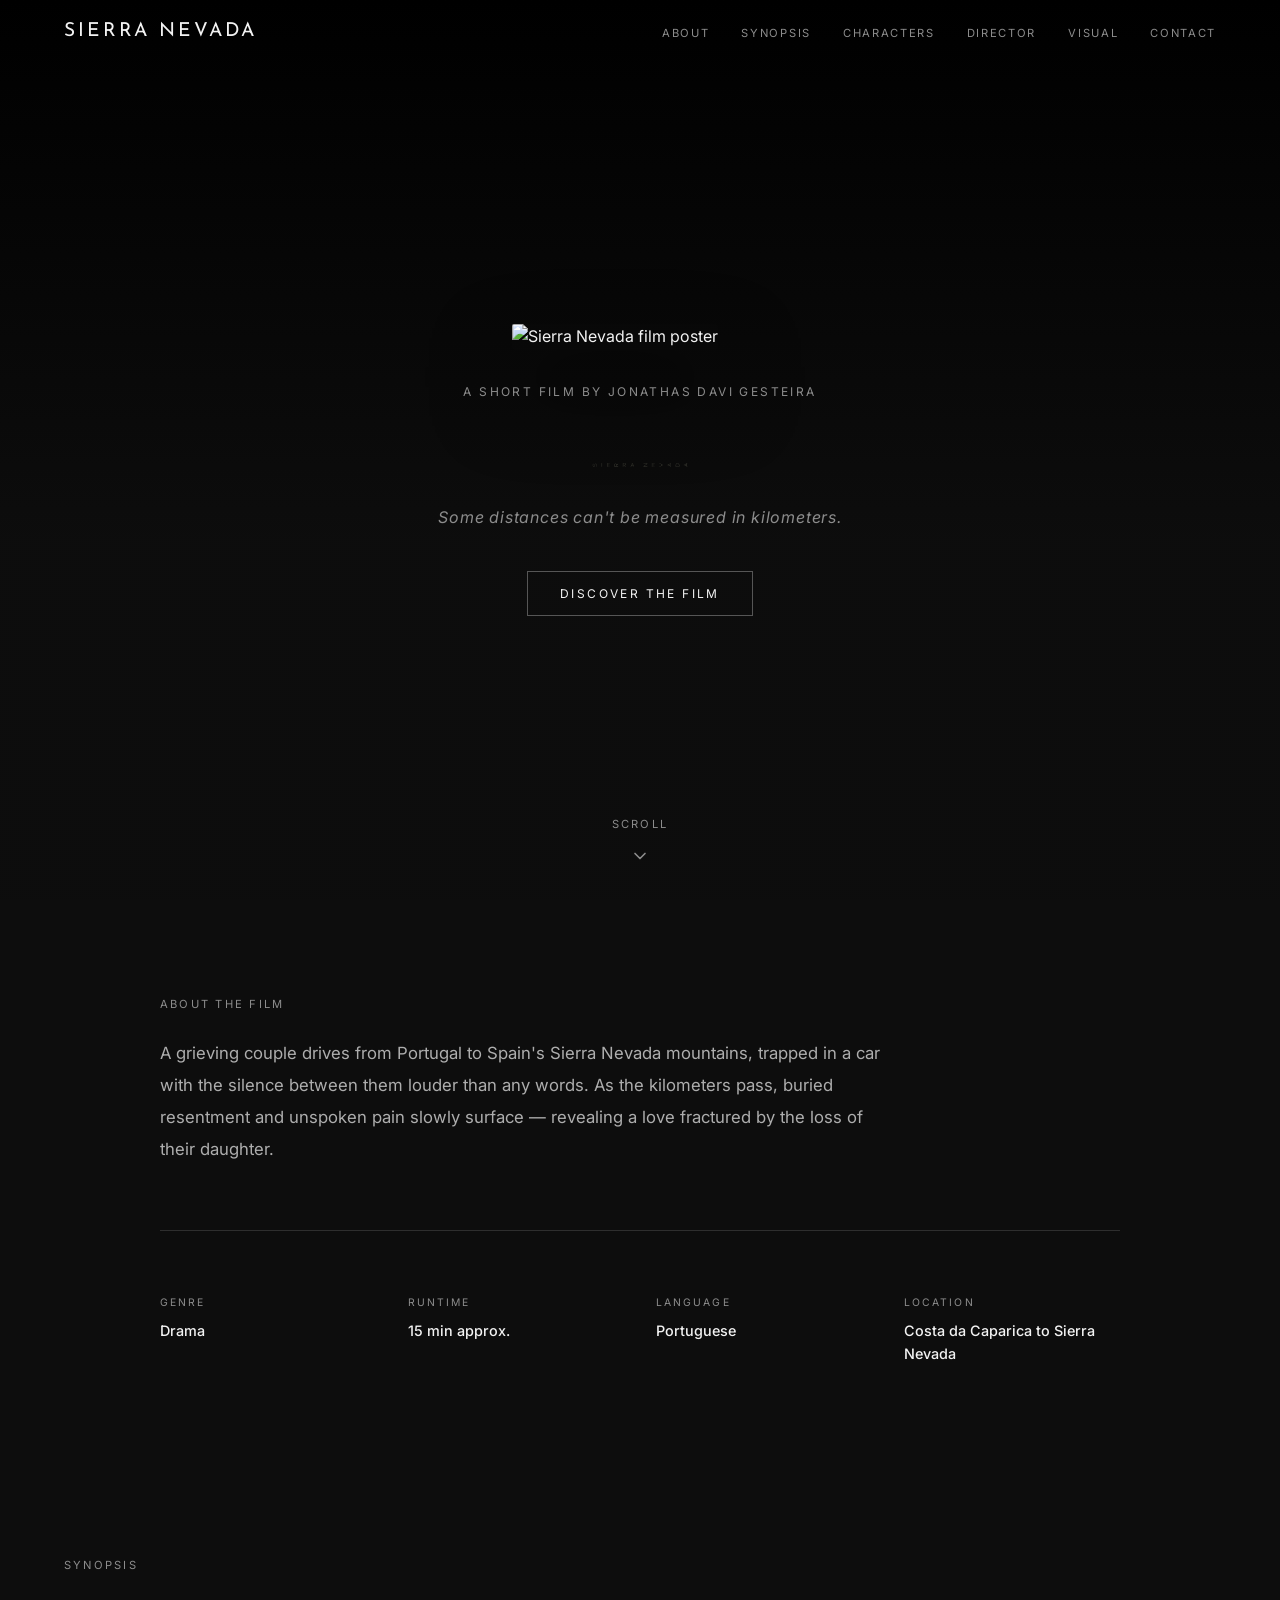
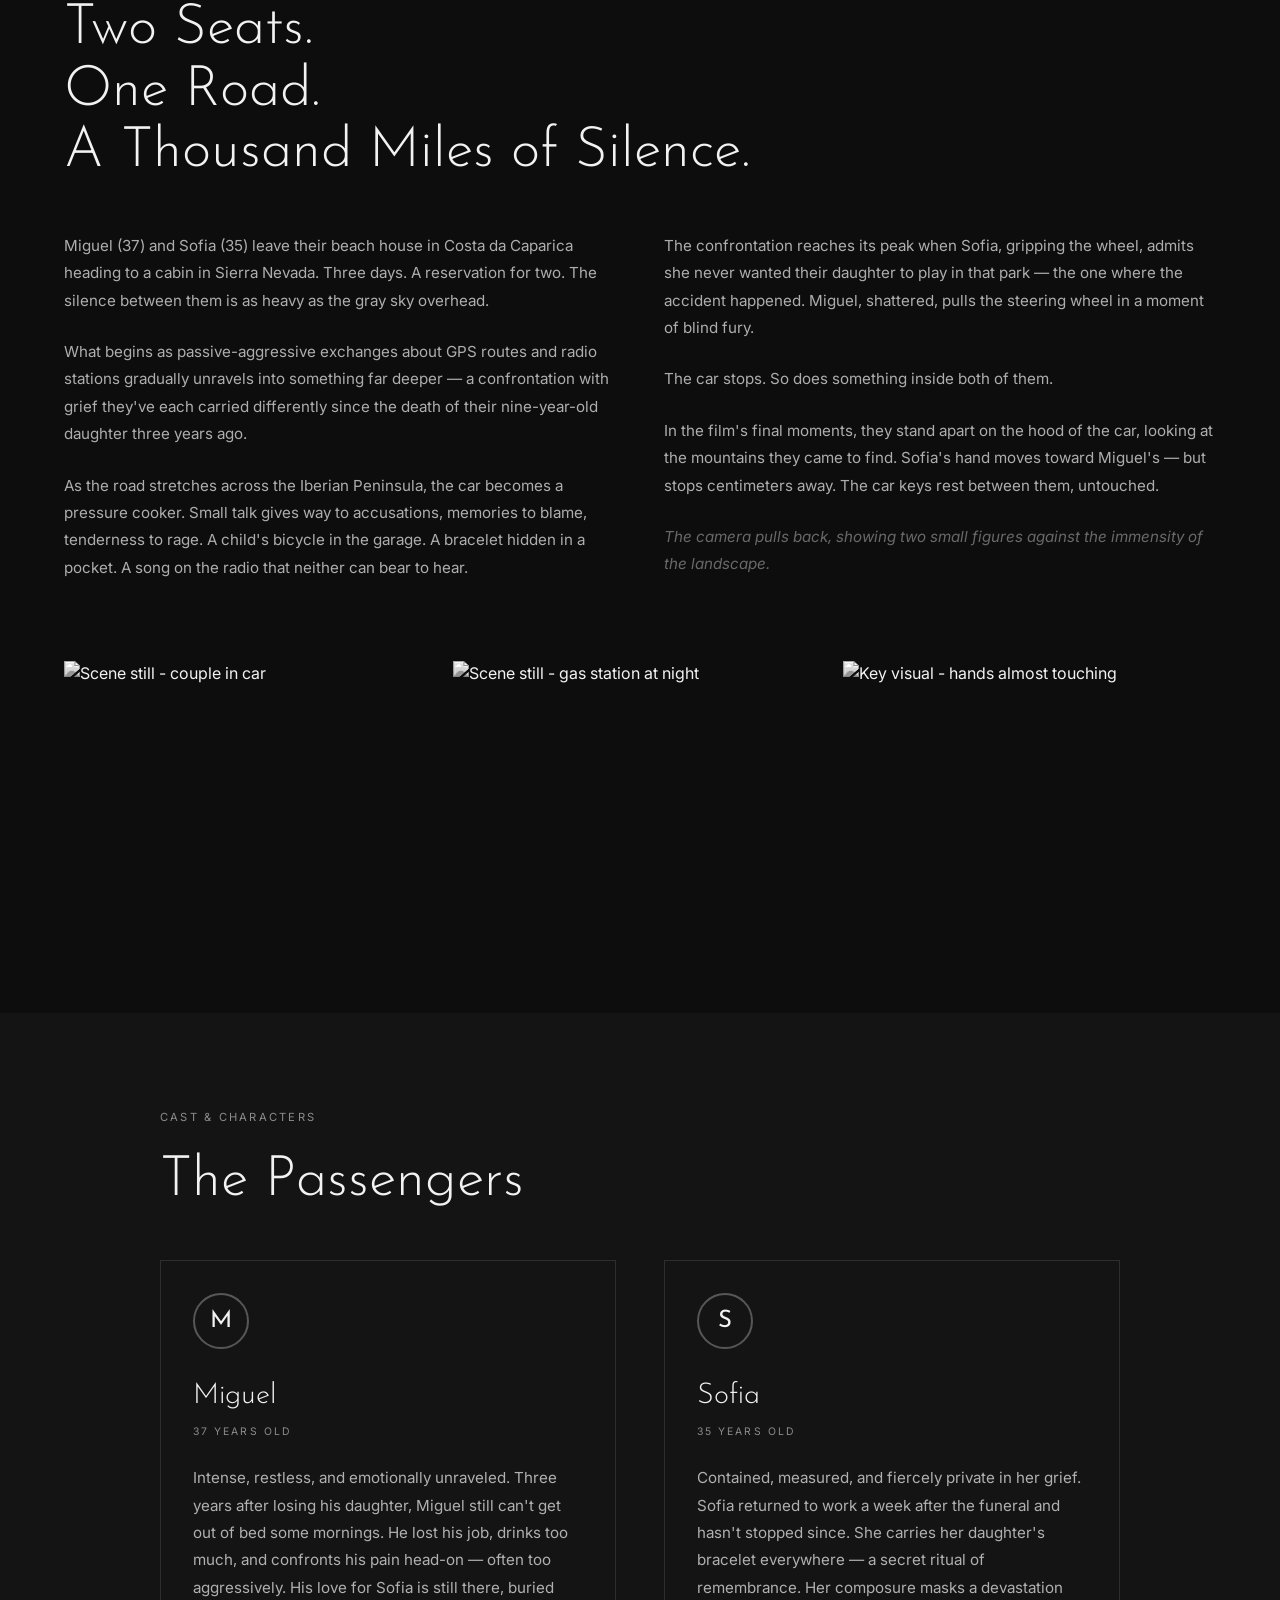
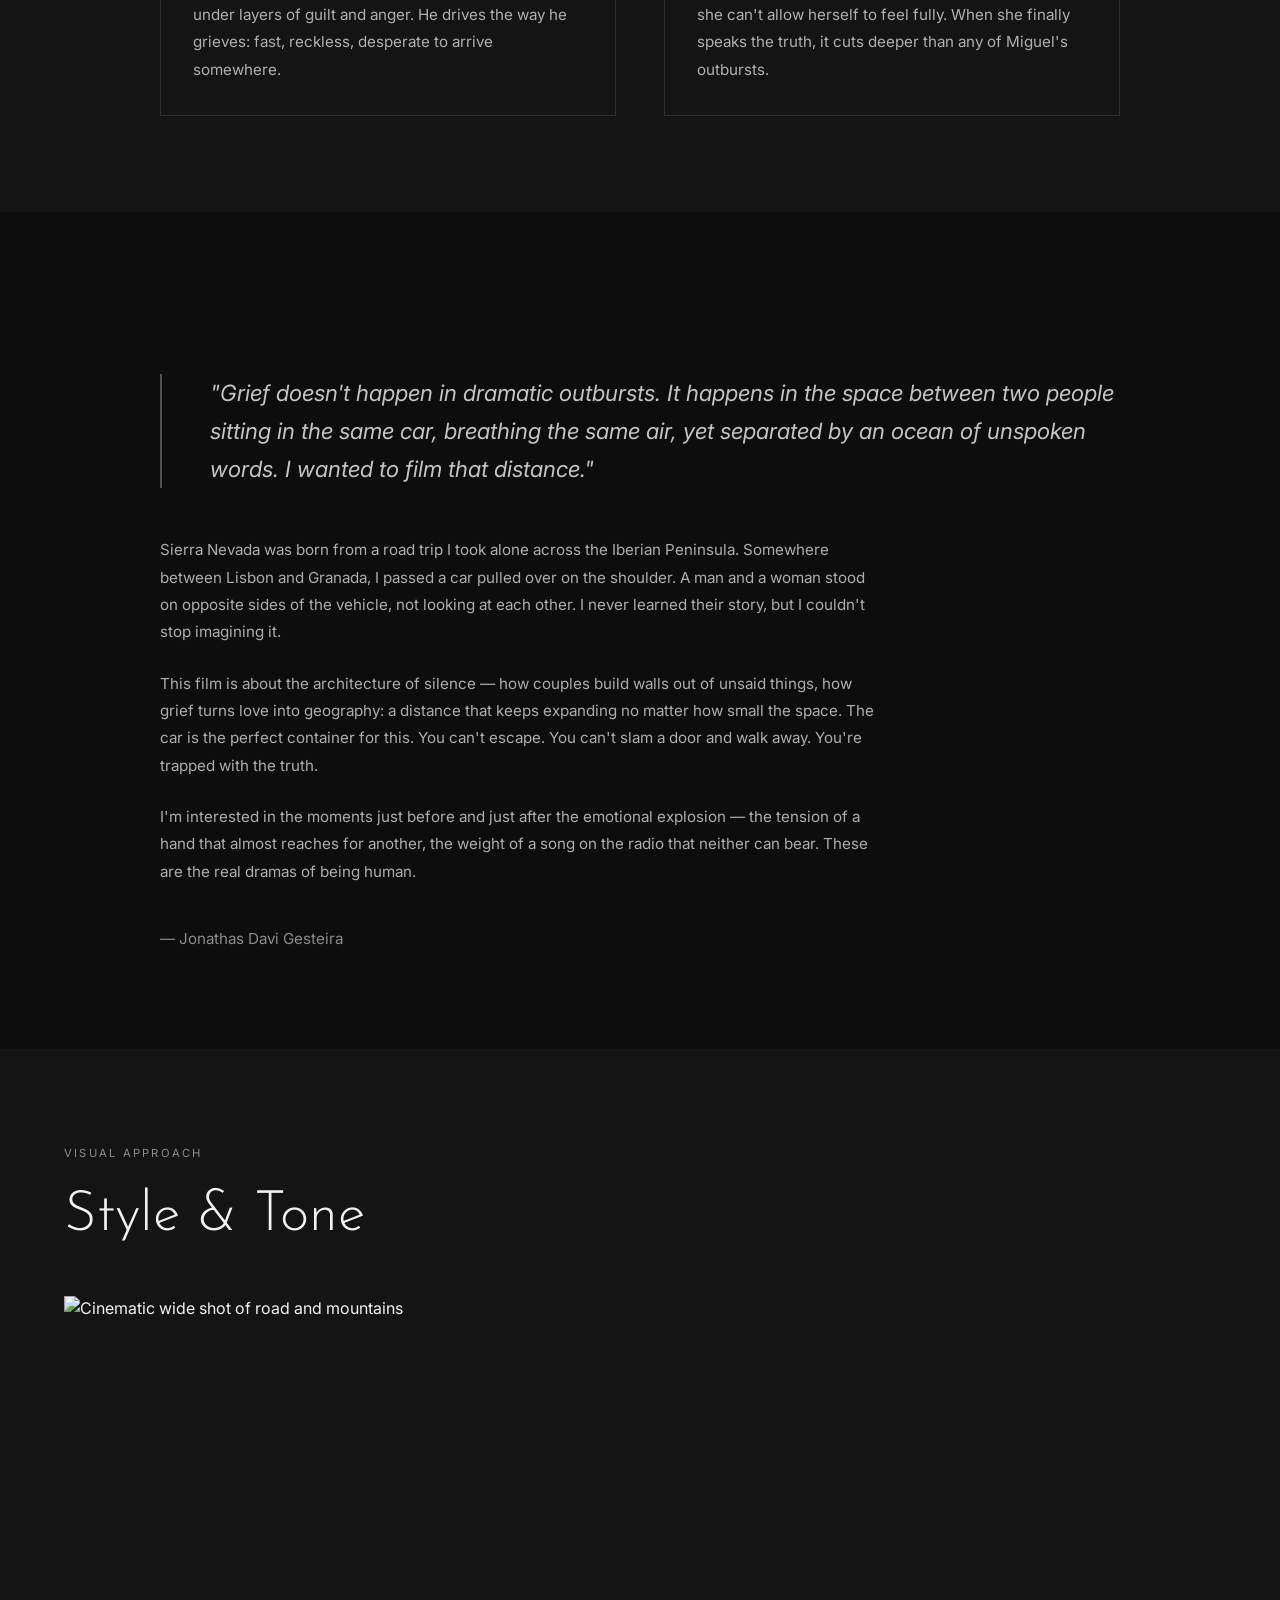
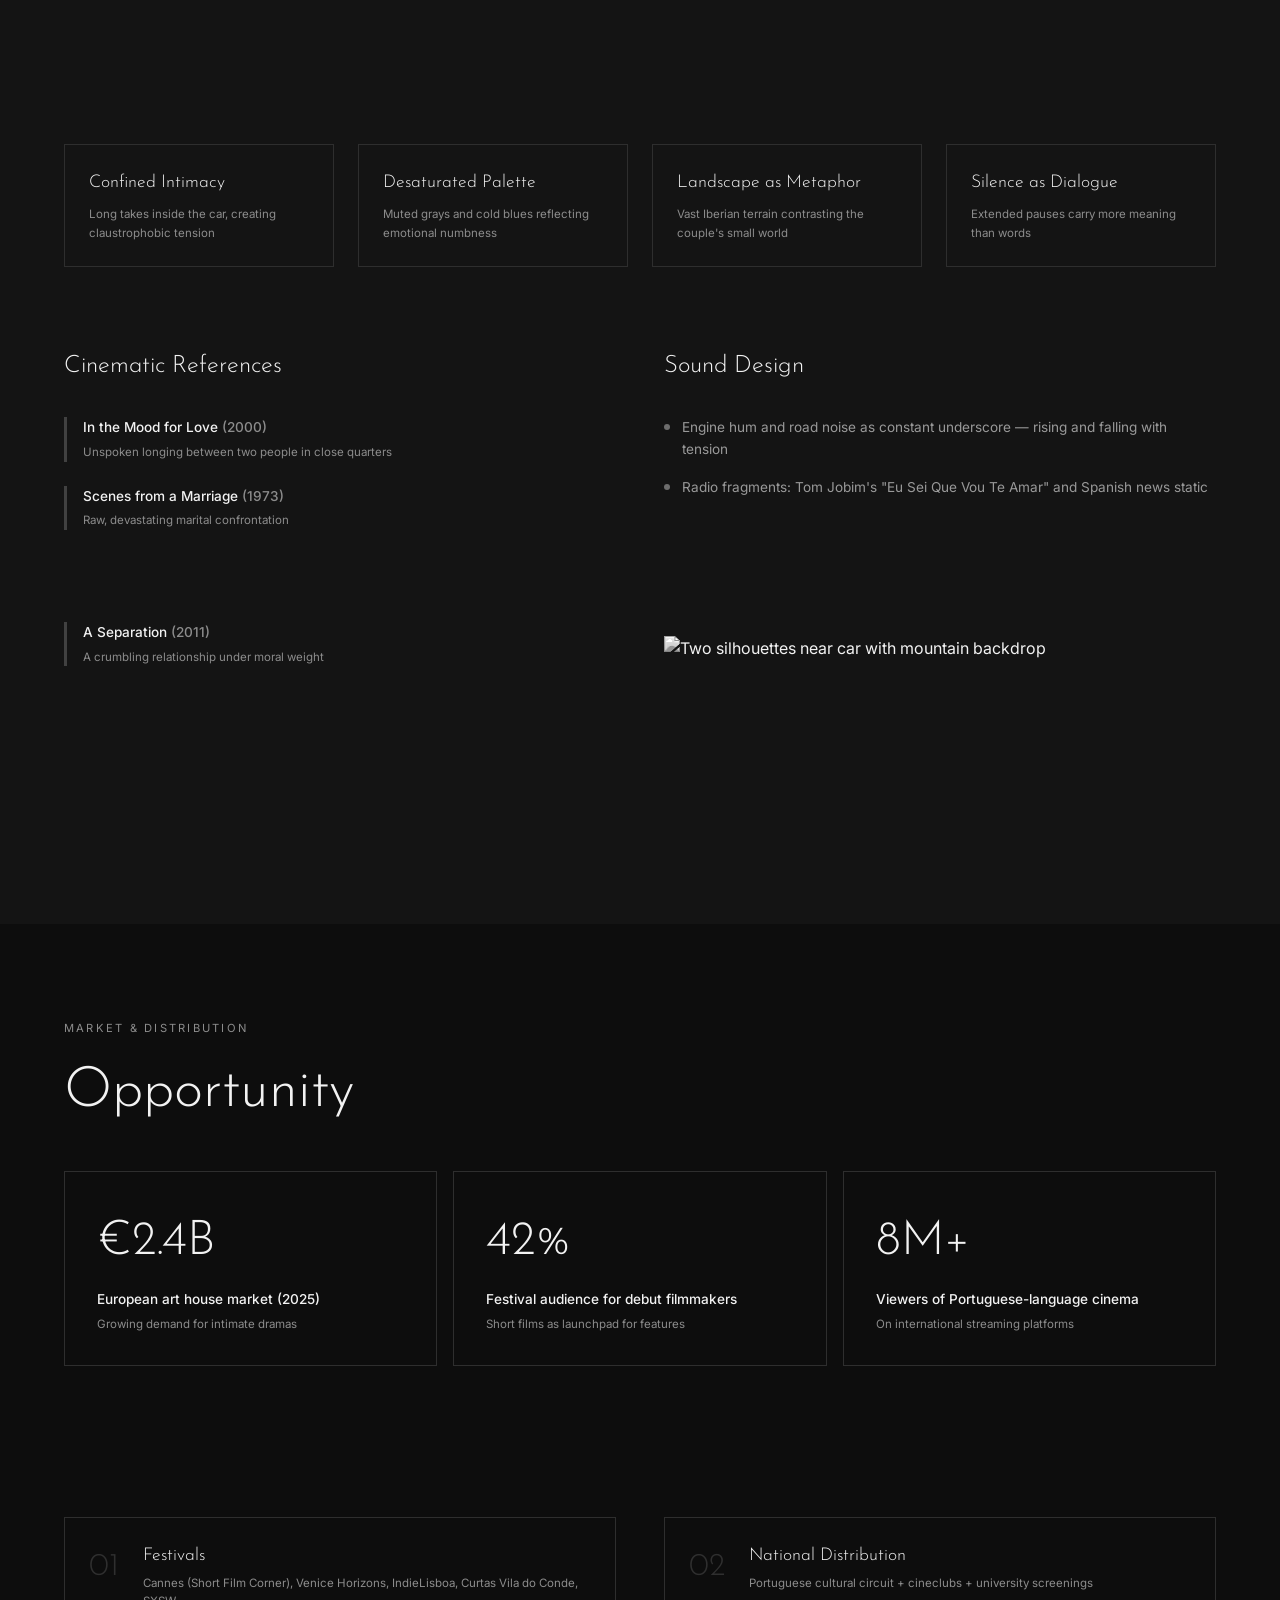
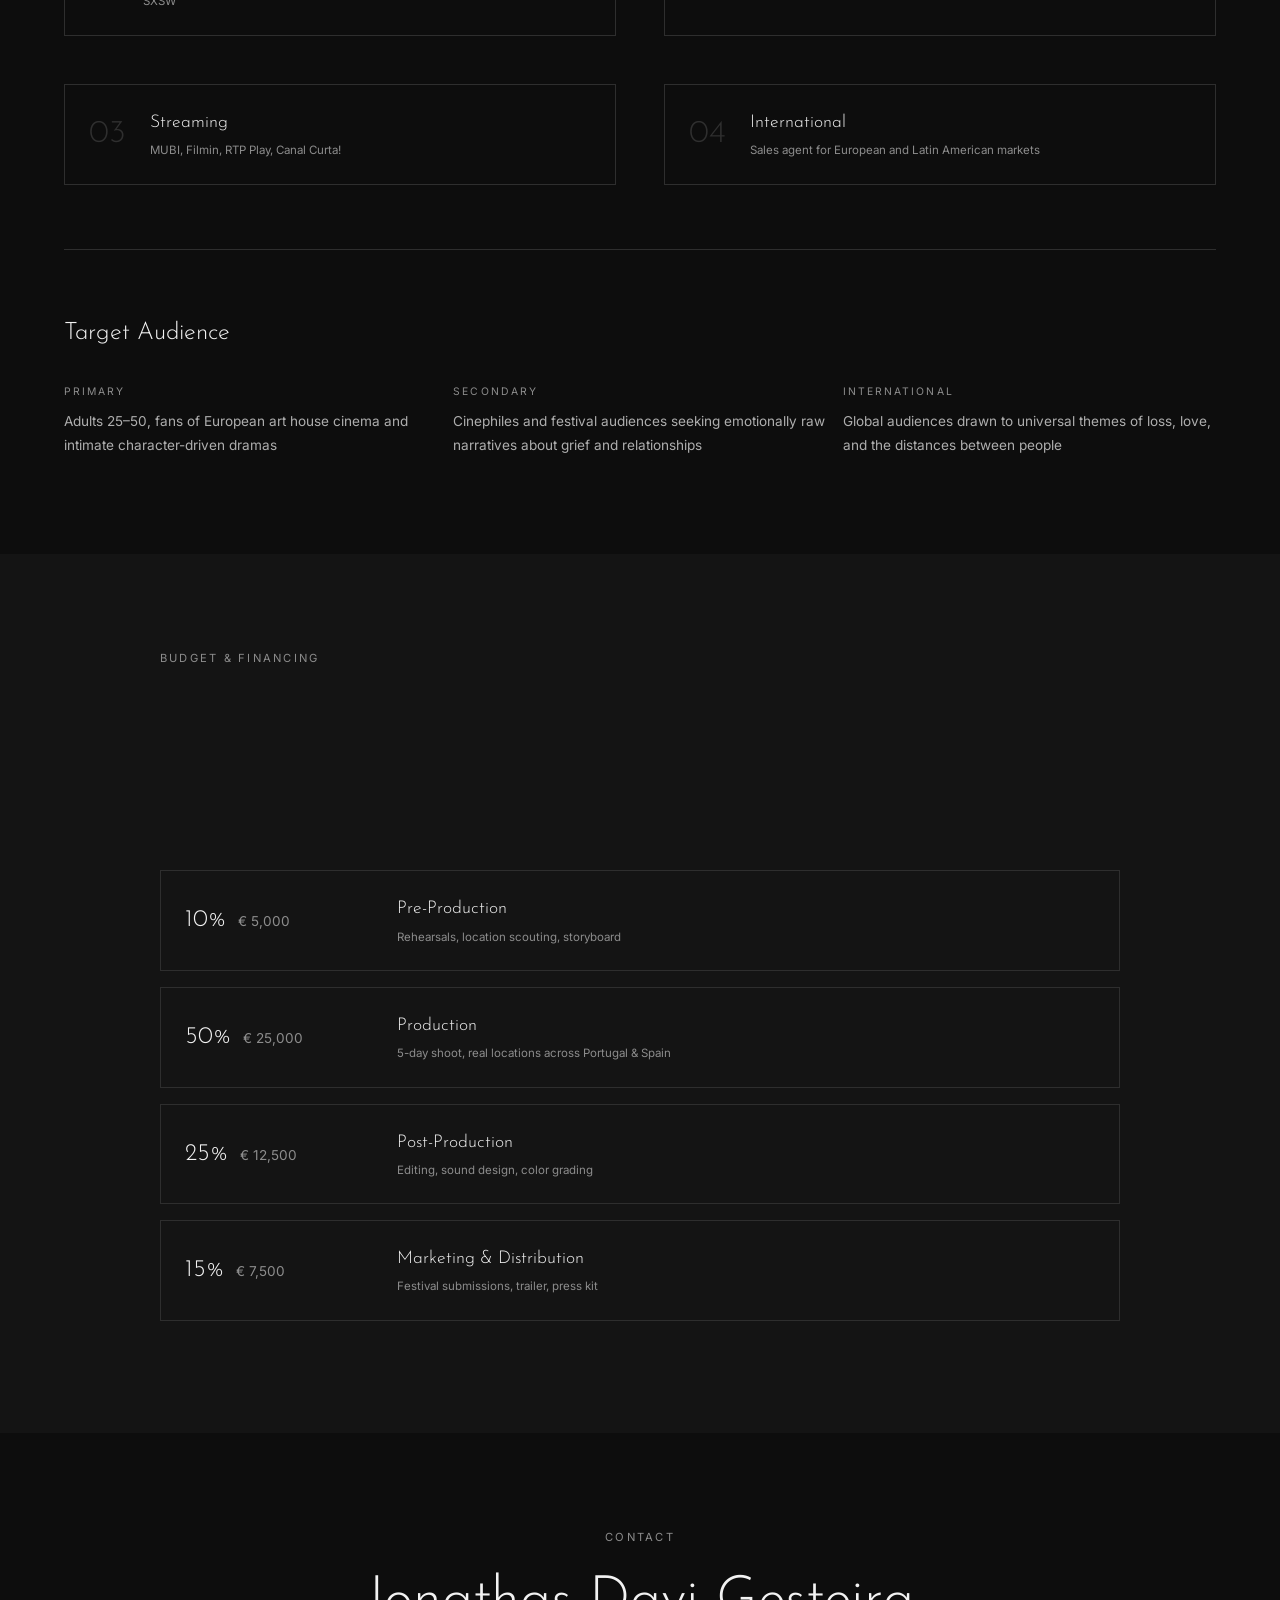
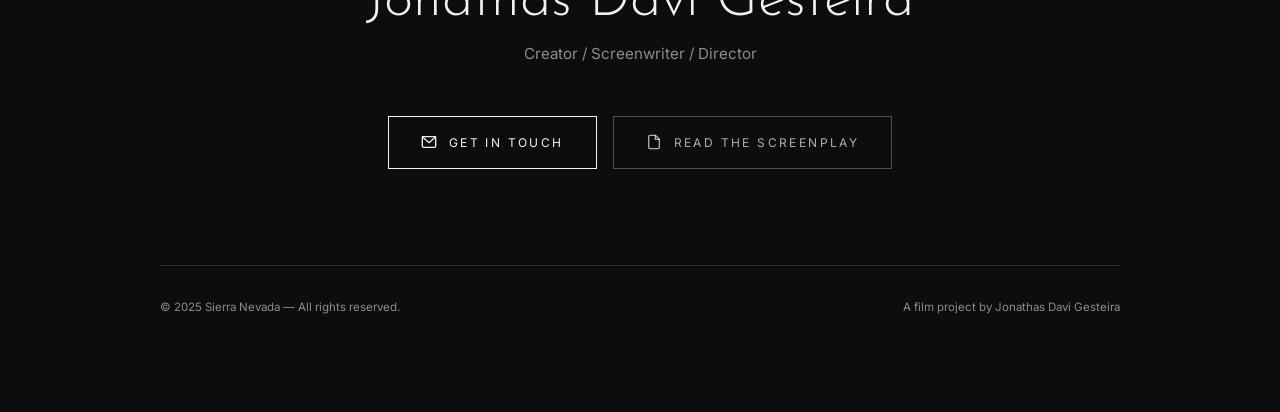
==== public/sierranevada/index.html @ 63013be0 "logo sierra" ====
<!DOCTYPE html>
<html lang="en">
<head>
  <meta charset="UTF-8" />
  <meta name="viewport" content="width=device-width, initial-scale=1.0" />
  <title>Sierra Nevada — A Short Film</title>
  <link rel="preconnect" href="https://fonts.googleapis.com" />
  <link rel="preconnect" href="https://fonts.gstatic.com" crossorigin />
  <link href="https://fonts.googleapis.com/css2?family=Josefin+Sans:wght@100;300;400;600&family=Inter:wght@300;400;500;600&display=swap" rel="stylesheet" />
  <style>
    *, *::before, *::after { box-sizing: border-box; margin: 0; padding: 0; }

    :root {
      --bg: hsl(0,0%,5%);
      --fg: hsl(0,0%,95%);
      --card: hsl(0,0%,8%);
      --muted: hsl(0,0%,55%);
      --border: hsl(0,0%,18%);
      --font-display: 'Josefin Sans', sans-serif;
      --font-body: 'Inter', sans-serif;
    }

    html { scroll-behavior: smooth; }

    body {
      background: var(--bg);
      color: var(--fg);
      font-family: var(--font-body);
      line-height: 1.6;
    }

    /* ── ANIMATIONS ── */
    @keyframes fadeInUp {
      from { opacity: 0; transform: translateY(30px); }
      to   { opacity: 1; transform: translateY(0); }
    }
    @keyframes fadeIn {
      from { opacity: 0; }
      to   { opacity: 1; }
    }
    @keyframes scaleIn {
      from { opacity: 0; transform: scale(0.9); }
      to   { opacity: 1; transform: scale(1); }
    }
    @keyframes slideDown {
      from { transform: translateY(-80px); }
      to   { transform: translateY(0); }
    }
    @keyframes bounceY {
      0%,100% { transform: translateY(0); }
      50%     { transform: translateY(8px); }
    }
    @keyframes slideInLeft {
      from { opacity: 0; transform: translateX(-20px); }
      to   { opacity: 1; transform: translateX(0); }
    }

    /* Hero entrance */
    .hero-poster  { animation: scaleIn 1.2s ease-out forwards; }
    .hero-sub     { animation: fadeInUp 0.8s ease-out 0.8s both; }
    .hero-title   { animation: fadeInUp 0.8s ease-out 1s both; }
    .hero-tagline { animation: fadeIn  0.8s ease-out 1.4s both; }
    .hero-cta     { animation: fadeIn  0.8s ease-out 1.8s both; }
    .hero-scroll  { animation: fadeIn  0.8s ease-out 2.2s both; }
    .bounce       { animation: bounceY 2s ease-in-out infinite; }

    /* Navbar entrance */
    nav { animation: slideDown 0.6s ease-out 0.5s both; }

    /* Scroll-reveal */
    .reveal { opacity: 0; transform: translateY(40px); transition: opacity 0.8s ease, transform 0.8s ease; }
    .reveal.visible { opacity: 1; transform: none; }
    .reveal-scale { opacity: 0; transform: scale(0.95); transition: opacity 0.6s ease, transform 0.6s ease; }
    .reveal-scale.visible { opacity: 1; transform: none; }
    .reveal-left { opacity: 0; transform: translateX(-20px); transition: opacity 0.5s ease, transform 0.5s ease; }
    .reveal-left.visible { opacity: 1; transform: none; }

    /* Delay helpers */
    .d1 { transition-delay: 0.1s; }
    .d2 { transition-delay: 0.2s; }
    .d3 { transition-delay: 0.3s; }
    .d4 { transition-delay: 0.4s; }

    /* ── NAVBAR ── */
    nav {
      position: fixed; top: 0; left: 0; right: 0; z-index: 100;
      transition: background 0.5s, border-bottom 0.5s;
    }
    nav.scrolled {
      background: rgba(13,13,13,0.92);
      backdrop-filter: blur(12px);
      border-bottom: 1px solid var(--border);
    }
    .nav-inner {
      max-width: 1200px; margin: 0 auto; padding: 0 24px;
      height: 64px; display: flex; align-items: center; justify-content: space-between;
    }
    .nav-logo {
      font-family: var(--font-display); font-size: 1.2rem;
      letter-spacing: .15em; color: var(--fg); text-decoration: none;
    }
    .nav-links { display: flex; gap: 32px; list-style: none; }
    .nav-links a {
      font-family: var(--font-body); font-size: .7rem; letter-spacing: .15em;
      text-transform: uppercase; color: var(--muted); text-decoration: none;
      transition: color 0.3s;
    }
    .nav-links a:hover { color: var(--fg); }
    .nav-hamburger { display: none; background: none; border: none; cursor: pointer; color: var(--fg); }
    .nav-hamburger svg { width: 20px; height: 20px; }

    /* Mobile menu */
    .mobile-menu {
      display: none; position: fixed; inset: 0; z-index: 99;
      background: rgba(13,13,13,0.98); backdrop-filter: blur(12px);
      flex-direction: column; align-items: center; justify-content: center; gap: 32px;
      opacity: 0; transition: opacity 0.3s;
    }
    .mobile-menu.open { display: flex; opacity: 1; }
    .mobile-menu a {
      font-family: var(--font-display); font-size: 2rem;
      letter-spacing: .15em; color: var(--fg); text-decoration: none;
      transition: color 0.3s;
    }
    .mobile-menu a:hover { color: var(--muted); }

    @media (max-width: 768px) {
      .nav-links { display: none; }
      .nav-hamburger { display: block; }
    }

    /* ── HERO ── */
    .hero {
      min-height: 100vh; display: flex; flex-direction: column;
      align-items: center; justify-content: center;
      position: relative; overflow: hidden; padding: 80px 24px 40px;
    }
    .hero-bg {
      position: absolute; inset: 0;
      background: linear-gradient(to bottom, #000 0%, var(--bg) 60%);
    }
    .hero-poster {
      position: relative; z-index: 1; width: min(256px, 70vw);
      margin-bottom: 32px;
    }
    .hero-poster img {
      width: 100%; border-radius: 2px;
      box-shadow: 0 40px 80px rgba(0,0,0,.6);
    }
    .hero-sub {
      position: relative; z-index: 1;
      font-family: var(--font-body); font-size: .75rem;
      letter-spacing: .2em; text-transform: uppercase; color: var(--muted);
      margin-bottom: 8px; text-align: center;
    }
    .hero-title {
      position: relative; z-index: 1;
      font-family: var(--font-display); font-size: clamp(2.5rem, 8vw, 5rem);
      letter-spacing: .15em; text-transform: uppercase; font-weight: 300;
      text-align: center; line-height: 1;
    }
    .hero-tagline {
      position: relative; z-index: 1;
      font-family: var(--font-body); font-size: 1rem;
      color: var(--muted); margin-top: 16px;
      font-style: italic; letter-spacing: .05em; text-align: center;
    }
    .hero-cta {
      position: relative; z-index: 1; margin-top: 40px;
      padding: 12px 32px; border: 1px solid rgba(255,255,255,.3);
      color: var(--fg); font-family: var(--font-body);
      font-size: .75rem; letter-spacing: .2em; text-transform: uppercase;
      text-decoration: none; transition: background 0.3s;
    }
    .hero-cta:hover { background: rgba(255,255,255,.1); }
    .hero-scroll {
      position: absolute; bottom: 32px; z-index: 1;
      display: flex; flex-direction: column; align-items: center; gap: 8px;
    }
    .hero-scroll span {
      font-family: var(--font-body); font-size: .7rem;
      letter-spacing: .2em; text-transform: uppercase; color: var(--muted);
    }
    .hero-scroll svg { color: var(--muted); }

    /* ── SECTIONS ── */
    section { padding: 96px 24px; }
    .section-inner { max-width: 960px; margin: 0 auto; }
    .section-inner.wide { max-width: 1152px; }

    .label {
      font-family: var(--font-body); font-size: .7rem;
      letter-spacing: .2em; text-transform: uppercase; color: var(--muted);
      margin-bottom: 24px; display: block;
    }
    h2 {
      font-family: var(--font-display);
      font-size: clamp(2rem, 5vw, 3.5rem);
      line-height: 1.1; margin-bottom: 48px; font-weight: 300;
    }
    h3 {
      font-family: var(--font-display);
      font-size: 1.5rem; margin-bottom: 32px; font-weight: 300;
    }
    .body-text {
      font-family: var(--font-body); color: rgba(242,242,242,.7);
      line-height: 1.8; font-size: .95rem;
    }
    .divider { border: none; border-top: 1px solid var(--border); margin: 64px 0; }

    /* Grid helpers */
    .grid-2 { display: grid; grid-template-columns: 1fr 1fr; gap: 48px; }
    .grid-3 { display: grid; grid-template-columns: repeat(3, 1fr); gap: 16px; }
    .grid-4 { display: grid; grid-template-columns: repeat(4, 1fr); gap: 24px; }
    @media (max-width: 768px) {
      .grid-2 { grid-template-columns: 1fr; gap: 32px; }
      .grid-3 { grid-template-columns: 1fr; }
      .grid-4 { grid-template-columns: 1fr 1fr; }
    }

    /* Detail bar */
    .details { display: grid; grid-template-columns: repeat(4, 1fr); gap: 32px; }
    @media (max-width: 640px) { .details { grid-template-columns: 1fr 1fr; } }
    .detail-label { font-family: var(--font-body); font-size: .65rem; letter-spacing: .2em; text-transform: uppercase; color: var(--muted); margin-bottom: 8px; }
    .detail-val { font-family: var(--font-body); font-size: .9rem; font-weight: 500; }

    /* Card */
    .card { border: 1px solid var(--border); padding: 32px; }
    .card .initial {
      width: 56px; height: 56px; border-radius: 50%;
      border: 2px solid rgba(242,242,242,.3);
      display: flex; align-items: center; justify-content: center;
      font-family: var(--font-display); font-size: 1.5rem; margin-bottom: 24px;
    }
    .card h3 { font-size: 1.8rem; margin-bottom: 4px; font-weight: 300; }
    .card .age { font-family: var(--font-body); font-size: .65rem; letter-spacing: .2em; text-transform: uppercase; color: var(--muted); margin-bottom: 24px; }

    /* Blockquote */
    blockquote {
      border-left: 2px solid rgba(242,242,242,.3);
      padding-left: 48px; margin: 48px 0;
    }
    blockquote p {
      font-family: var(--font-body); font-size: clamp(1.1rem, 2.5vw, 1.4rem);
      color: rgba(242,242,242,.8); font-style: italic; line-height: 1.7;
    }

    /* Images */
    .img-cover {
      width: 100%; object-fit: cover;
      display: block;
    }
    .grayscale { filter: grayscale(1); transition: filter 0.7s; }
    .grayscale:hover { filter: grayscale(0); }

    /* Style cards */
    .style-card { border: 1px solid var(--border); padding: 24px; }
    .style-card h4 { font-family: var(--font-display); font-size: 1.1rem; margin-bottom: 8px; font-weight: 300; }
    .style-card p { font-family: var(--font-body); font-size: .72rem; color: var(--muted); line-height: 1.6; }

    /* Film ref */
    .film-ref { display: flex; gap: 16px; }
    .film-ref .bar { width: 3px; background: rgba(242,242,242,.2); flex-shrink: 0; }
    .film-ref .film-title { font-family: var(--font-body); font-size: .85rem; font-weight: 500; }
    .film-ref .film-note { font-family: var(--font-body); font-size: .72rem; color: var(--muted); margin-top: 4px; }

    /* Sound list */
    .sound-list { list-style: none; display: flex; flex-direction: column; gap: 16px; }
    .sound-list li { display: flex; gap: 12px; align-items: flex-start; font-family: var(--font-body); font-size: .85rem; color: rgba(242,242,242,.6); }
    .dot { width: 6px; height: 6px; border-radius: 50%; background: rgba(242,242,242,.4); flex-shrink: 0; margin-top: 7px; }

    /* Stat cards */
    .stat-card { border: 1px solid var(--border); padding: 32px; }
    .stat-card .val { font-family: var(--font-display); font-size: clamp(2rem, 4vw, 3rem); margin-bottom: 8px; font-weight: 300; }
    .stat-card .stat-label { font-family: var(--font-body); font-size: .85rem; font-weight: 500; }
    .stat-card .stat-sub { font-family: var(--font-body); font-size: .72rem; color: var(--muted); margin-top: 4px; }

    /* Strategy */
    .strategy-item { display: flex; gap: 24px; padding: 24px; border: 1px solid var(--border); }
    .strategy-num { font-family: var(--font-display); font-size: 2rem; color: rgba(242,242,242,.15); flex-shrink: 0; font-weight: 300; }
    .strategy-item h4 { font-family: var(--font-display); font-size: 1.1rem; margin-bottom: 4px; font-weight: 300; }
    .strategy-item p { font-family: var(--font-body); font-size: .72rem; color: var(--muted); }

    /* Budget row */
    .budget-row { display: flex; align-items: center; gap: 32px; padding: 24px; border: 1px solid var(--border); margin-bottom: 16px; }
    .budget-row .pct { font-family: var(--font-display); font-size: 1.5rem; font-weight: 300; }
    .budget-row .amt { font-family: var(--font-body); font-size: .85rem; color: var(--muted); }
    .budget-row h4 { font-family: var(--font-display); font-size: 1.1rem; font-weight: 300; margin-bottom: 4px; }
    .budget-row p  { font-family: var(--font-body); font-size: .72rem; color: var(--muted); }
    .budget-meta { display: flex; align-items: baseline; gap: 12px; min-width: 180px; }
    @media (max-width: 640px) { .budget-row { flex-direction: column; gap: 12px; } }

    /* bg-card sections */
    .bg-card { background: var(--card); }

    /* ── CONTACT ── */
    .contact-center { text-align: center; }
    .contact-center h2 { font-size: clamp(2rem, 5vw, 3.5rem); margin-bottom: 8px; }
    .btn-row { display: flex; gap: 16px; justify-content: center; flex-wrap: wrap; margin-top: 48px; }
    .btn-primary {
      display: inline-flex; align-items: center; gap: 12px;
      padding: 16px 32px; border: 1px solid var(--fg);
      color: var(--fg); font-family: var(--font-body); font-size: .75rem;
      letter-spacing: .2em; text-transform: uppercase;
      text-decoration: none; transition: background 0.3s, color 0.3s;
    }
    .btn-primary:hover { background: var(--fg); color: var(--bg); }
    .btn-secondary {
      display: inline-flex; align-items: center; gap: 12px;
      padding: 16px 32px; border: 1px solid rgba(242,242,242,.3);
      color: rgba(242,242,242,.7); font-family: var(--font-body); font-size: .75rem;
      letter-spacing: .2em; text-transform: uppercase;
      text-decoration: none; transition: border-color 0.3s, color 0.3s;
    }
    .btn-secondary:hover { border-color: var(--fg); color: var(--fg); }
    .footer-bar {
      display: flex; justify-content: space-between; align-items: center;
      flex-wrap: wrap; gap: 16px;
      border-top: 1px solid var(--border); padding-top: 32px; margin-top: 96px;
    }
    .footer-bar p { font-family: var(--font-body); font-size: .72rem; color: var(--muted); }

    /* SVG icons inline */
    svg { display: inline-block; vertical-align: middle; stroke: currentColor; fill: none; stroke-width: 2; stroke-linecap: round; stroke-linejoin: round; }

    .target-section { grid-template-columns: repeat(3,1fr); }
    @media(max-width:768px){ .target-section { grid-template-columns: 1fr; } }
  </style>
</head>
<body>

<!-- ── NAVBAR ── -->
<nav id="navbar">
  <div class="nav-inner">
    <a href="#" class="nav-logo">SIERRA NEVADA</a>
    <ul class="nav-links">
      <li><a href="#about">About</a></li>
      <li><a href="#synopsis">Synopsis</a></li>
      <li><a href="#characters">Characters</a></li>
      <li><a href="#director">Director</a></li>
      <li><a href="#visual">Visual</a></li>
      <li><a href="#contact">Contact</a></li>
    </ul>
    <button class="nav-hamburger" id="menuToggle" aria-label="Menu">
      <svg id="iconMenu" viewBox="0 0 24 24"><line x1="3" y1="6" x2="21" y2="6"/><line x1="3" y1="12" x2="21" y2="12"/><line x1="3" y1="18" x2="21" y2="18"/></svg>
      <svg id="iconClose" viewBox="0 0 24 24" style="display:none"><line x1="18" y1="6" x2="6" y2="18"/><line x1="6" y1="6" x2="18" y2="18"/></svg>
    </button>
  </div>
</nav>

<!-- Mobile menu -->
<div class="mobile-menu" id="mobileMenu">
  <a href="#about" class="mobile-link">ABOUT</a>
  <a href="#synopsis" class="mobile-link">SYNOPSIS</a>
  <a href="#characters" class="mobile-link">CHARACTERS</a>
  <a href="#director" class="mobile-link">DIRECTOR</a>
  <a href="#visual" class="mobile-link">VISUAL</a>
  <a href="#contact" class="mobile-link">CONTACT</a>
</div>

<!-- ── HERO ── -->
<section class="hero">
  <div class="hero-bg"></div>
  <div class="hero-poster">
    <img src="https://media.base44.com/images/public/user_69652390262835b68933ecf8/6e4a9f80b_poster-sierranevada.png" alt="Sierra Nevada film poster" />
  </div>
  <p class="hero-sub">A Short Film by Jonathas Davi Gesteira</p>
  <h1 class="hero-title"><img src="logo-sierra.png" width="100wv"></h1>
  <p class="hero-tagline">Some distances can't be measured in kilometers.</p>
  <a href="#about" class="hero-cta">Discover the Film</a>
  <div class="hero-scroll">
    <span>Scroll</span>
    <div class="bounce">
      <svg width="20" height="20" viewBox="0 0 24 24" style="color:var(--muted)">
        <polyline points="6 9 12 15 18 9"/>
      </svg>
    </div>
  </div>
</section>

<!-- ── ABOUT ── -->
<section id="about">
  <div class="section-inner">
    <span class="label reveal">About the Film</span>
    <p class="body-text reveal d1" style="font-size:1.05rem;max-width:720px;line-height:1.9">
      A grieving couple drives from Portugal to Spain's Sierra Nevada mountains, trapped in a car with the silence between them louder than any words. As the kilometers pass, buried resentment and unspoken pain slowly surface — revealing a love fractured by the loss of their daughter.
    </p>
    <hr class="divider" />
    <div class="details">
      <div class="reveal">
        <p class="detail-label">Genre</p><p class="detail-val">Drama</p>
      </div>
      <div class="reveal d1">
        <p class="detail-label">Runtime</p><p class="detail-val">15 min approx.</p>
      </div>
      <div class="reveal d2">
        <p class="detail-label">Language</p><p class="detail-val">Portuguese</p>
      </div>
      <div class="reveal d3">
        <p class="detail-label">Location</p><p class="detail-val">Costa da Caparica to Sierra Nevada</p>
      </div>
    </div>
  </div>
</section>

<!-- ── SYNOPSIS ── -->
<section id="synopsis">
  <div class="section-inner wide">
    <span class="label reveal">Synopsis</span>
    <h2 class="reveal d1">Two Seats.<br>One Road.<br>A Thousand Miles of Silence.</h2>
    <div class="grid-2">
      <div class="reveal d2" style="display:flex;flex-direction:column;gap:24px">
        <p class="body-text">Miguel (37) and Sofia (35) leave their beach house in Costa da Caparica heading to a cabin in Sierra Nevada. Three days. A reservation for two. The silence between them is as heavy as the gray sky overhead.</p>
        <p class="body-text">What begins as passive-aggressive exchanges about GPS routes and radio stations gradually unravels into something far deeper — a confrontation with grief they've each carried differently since the death of their nine-year-old daughter three years ago.</p>
        <p class="body-text">As the road stretches across the Iberian Peninsula, the car becomes a pressure cooker. Small talk gives way to accusations, memories to blame, tenderness to rage. A child's bicycle in the garage. A bracelet hidden in a pocket. A song on the radio that neither can bear to hear.</p>
      </div>
      <div class="reveal d3" style="display:flex;flex-direction:column;gap:24px">
        <p class="body-text">The confrontation reaches its peak when Sofia, gripping the wheel, admits she never wanted their daughter to play in that park — the one where the accident happened. Miguel, shattered, pulls the steering wheel in a moment of blind fury.</p>
        <p class="body-text">The car stops. So does something inside both of them.</p>
        <p class="body-text">In the film's final moments, they stand apart on the hood of the car, looking at the mountains they came to find. Sofia's hand moves toward Miguel's — but stops centimeters away. The car keys rest between them, untouched.</p>
        <p class="body-text" style="color:rgba(242,242,242,.4);font-style:italic">The camera pulls back, showing two small figures against the immensity of the landscape.</p>
      </div>
    </div>

    <div class="grid-3" style="margin-top:80px">
      <div class="reveal-scale" style="overflow:hidden">
        <img class="img-cover grayscale" style="height:256px" src="https://media.base44.com/images/public/69c7db7860aa8ff6928a7059/9ebeaa55d_generated_98a2e938.png" alt="Scene still - couple in car" />
      </div>
      <div class="reveal-scale d1" style="overflow:hidden">
        <img class="img-cover grayscale" style="height:256px" src="https://media.base44.com/images/public/69c7db7860aa8ff6928a7059/caf6cdf5c_generated_c26d96ac.png" alt="Scene still - gas station at night" />
      </div>
      <div class="reveal-scale d2" style="overflow:hidden">
        <img class="img-cover grayscale" style="height:256px" src="https://media.base44.com/images/public/69c7db7860aa8ff6928a7059/bab3d139d_generated_f0948d25.png" alt="Key visual - hands almost touching" />
      </div>
    </div>
  </div>
</section>

<!-- ── CHARACTERS ── -->
<section id="characters" class="bg-card">
  <div class="section-inner">
    <span class="label reveal">Cast &amp; Characters</span>
    <h2 class="reveal d1">The Passengers</h2>
    <div class="grid-2">
      <div class="card reveal d2">
        <div class="initial">M</div>
        <h3>Miguel</h3>
        <p class="age">37 years old</p>
        <p class="body-text">Intense, restless, and emotionally unraveled. Three years after losing his daughter, Miguel still can't get out of bed some mornings. He lost his job, drinks too much, and confronts his pain head-on — often too aggressively. His love for Sofia is still there, buried under layers of guilt and anger. He drives the way he grieves: fast, reckless, desperate to arrive somewhere.</p>
      </div>
      <div class="card reveal d3">
        <div class="initial">S</div>
        <h3>Sofia</h3>
        <p class="age">35 years old</p>
        <p class="body-text">Contained, measured, and fiercely private in her grief. Sofia returned to work a week after the funeral and hasn't stopped since. She carries her daughter's bracelet everywhere — a secret ritual of remembrance. Her composure masks a devastation she can't allow herself to feel fully. When she finally speaks the truth, it cuts deeper than any of Miguel's outbursts.</p>
      </div>
    </div>
  </div>
</section>

<!-- ── DIRECTOR ── -->
<section id="director">
  <div class="section-inner">
    <span class="label reveal">Creator's Statement</span>
    <blockquote class="reveal d1">
      <p>"Grief doesn't happen in dramatic outbursts. It happens in the space between two people sitting in the same car, breathing the same air, yet separated by an ocean of unspoken words. I wanted to film that distance."</p>
    </blockquote>
    <div style="max-width:720px;display:flex;flex-direction:column;gap:24px">
      <p class="body-text reveal d2">Sierra Nevada was born from a road trip I took alone across the Iberian Peninsula. Somewhere between Lisbon and Granada, I passed a car pulled over on the shoulder. A man and a woman stood on opposite sides of the vehicle, not looking at each other. I never learned their story, but I couldn't stop imagining it.</p>
      <p class="body-text reveal d3">This film is about the architecture of silence — how couples build walls out of unsaid things, how grief turns love into geography: a distance that keeps expanding no matter how small the space. The car is the perfect container for this. You can't escape. You can't slam a door and walk away. You're trapped with the truth.</p>
      <p class="body-text reveal d4">I'm interested in the moments just before and just after the emotional explosion — the tension of a hand that almost reaches for another, the weight of a song on the radio that neither can bear. These are the real dramas of being human.</p>
    </div>
    <p class="body-text reveal" style="margin-top:40px;color:var(--muted)">— Jonathas Davi Gesteira</p>
  </div>
</section>

<!-- ── VISUAL ── -->
<section id="visual" class="bg-card">
  <div class="section-inner wide">
    <span class="label reveal">Visual Approach</span>
    <h2 class="reveal d1">Style &amp; Tone</h2>

    <div class="reveal-scale" style="overflow:hidden;margin-bottom:64px">
      <img class="img-cover" style="height:clamp(200px,40vw,384px)"
           src="https://media.base44.com/images/public/69c7db7860aa8ff6928a7059/1b83ea074_generated_11bd4125.png"
           alt="Cinematic wide shot of road and mountains" />
    </div>

    <div class="grid-4" style="margin-bottom:80px">
      <div class="style-card reveal"><h4>Confined Intimacy</h4><p>Long takes inside the car, creating claustrophobic tension</p></div>
      <div class="style-card reveal d1"><h4>Desaturated Palette</h4><p>Muted grays and cold blues reflecting emotional numbness</p></div>
      <div class="style-card reveal d2"><h4>Landscape as Metaphor</h4><p>Vast Iberian terrain contrasting the couple's small world</p></div>
      <div class="style-card reveal d3"><h4>Silence as Dialogue</h4><p>Extended pauses carry more meaning than words</p></div>
    </div>

    <div class="grid-2">
      <div>
        <h3 class="reveal">Cinematic References</h3>
        <div style="display:flex;flex-direction:column;gap:24px">
          <div class="film-ref reveal d1"><div class="bar"></div><div><p class="film-title">In the Mood for Love <span style="color:var(--muted)">(2000)</span></p><p class="film-note">Unspoken longing between two people in close quarters</p></div></div>
          <div class="film-ref reveal d2"><div class="bar"></div><div><p class="film-title">Scenes from a Marriage <span style="color:var(--muted)">(1973)</span></p><p class="film-note">Raw, devastating marital confrontation</p></div></div>
          <div class="film-ref reveal d3"><div class="bar"></div><div><p class="film-title">Drive My Car <span style="color:var(--muted)">(2021)</span></p><p class="film-note">Grief processed through the ritual of driving</p></div></div>
          <div class="film-ref reveal d4"><div class="bar"></div><div><p class="film-title">A Separation <span style="color:var(--muted)">(2011)</span></p><p class="film-note">A crumbling relationship under moral weight</p></div></div>
        </div>
      </div>
      <div>
        <h3 class="reveal">Sound Design</h3>
        <ul class="sound-list">
          <li class="reveal d1"><span class="dot"></span>Engine hum and road noise as constant underscore — rising and falling with tension</li>
          <li class="reveal d2"><span class="dot"></span>Radio fragments: Tom Jobim's "Eu Sei Que Vou Te Amar" and Spanish news static</li>
          <li class="reveal d3"><span class="dot"></span>Wind and mountain ambience in the final scene — nature filling the void between them</li>
          <li class="reveal d4"><span class="dot"></span>Minimal score — only in transitions, letting silence carry the emotional weight</li>
        </ul>
        <div class="reveal" style="overflow:hidden;margin-top:40px">
          <img class="img-cover grayscale" style="height:192px"
               src="https://media.base44.com/images/public/69c7db7860aa8ff6928a7059/58dc18ce4_generated_eda3f0b6.png"
               alt="Two silhouettes near car with mountain backdrop" />
        </div>
      </div>
    </div>
  </div>
</section>

<!-- ── MARKET ── -->
<section id="market">
  <div class="section-inner wide">
    <span class="label reveal">Market &amp; Distribution</span>
    <h2 class="reveal d1">Opportunity</h2>

    <div class="grid-3" style="margin-bottom:80px">
      <div class="stat-card reveal"><p class="val">€2.4B</p><p class="stat-label">European art house market (2025)</p><p class="stat-sub">Growing demand for intimate dramas</p></div>
      <div class="stat-card reveal d1"><p class="val">42%</p><p class="stat-label">Festival audience for debut filmmakers</p><p class="stat-sub">Short films as launchpad for features</p></div>
      <div class="stat-card reveal d2"><p class="val">8M+</p><p class="stat-label">Viewers of Portuguese-language cinema</p><p class="stat-sub">On international streaming platforms</p></div>
    </div>

    <h3 class="reveal">Distribution Strategy</h3>
    <div class="grid-2" style="margin-bottom:64px">
      <div class="strategy-item reveal"><div class="strategy-num">01</div><div><h4>Festivals</h4><p>Cannes (Short Film Corner), Venice Horizons, IndieLisboa, Curtas Vila do Conde, SXSW</p></div></div>
      <div class="strategy-item reveal d1"><div class="strategy-num">02</div><div><h4>National Distribution</h4><p>Portuguese cultural circuit + cineclubs + university screenings</p></div></div>
      <div class="strategy-item reveal d2"><div class="strategy-num">03</div><div><h4>Streaming</h4><p>MUBI, Filmin, RTP Play, Canal Curta!</p></div></div>
      <div class="strategy-item reveal d3"><div class="strategy-num">04</div><div><h4>International</h4><p>Sales agent for European and Latin American markets</p></div></div>
    </div>

    <hr class="divider" />
    <h3 class="reveal">Target Audience</h3>
    <div class="grid-3 target-section">
      <div class="reveal d1"><p class="detail-label">Primary</p><p class="body-text" style="font-size:.85rem">Adults 25–50, fans of European art house cinema and intimate character-driven dramas</p></div>
      <div class="reveal d2"><p class="detail-label">Secondary</p><p class="body-text" style="font-size:.85rem">Cinephiles and festival audiences seeking emotionally raw narratives about grief and relationships</p></div>
      <div class="reveal d3"><p class="detail-label">International</p><p class="body-text" style="font-size:.85rem">Global audiences drawn to universal themes of loss, love, and the distances between people</p></div>
    </div>
  </div>
</section>

<!-- ── BUDGET ── -->
<section id="budget" class="bg-card">
  <div class="section-inner">
    <span class="label reveal">Budget &amp; Financing</span>
    <h2 class="reveal d1" style="font-size:clamp(2.5rem,7vw,4.5rem);margin-bottom:8px">€ 50,000</h2>
    <p class="body-text reveal d2" style="margin-bottom:64px;color:var(--muted)">Estimated Total Budget</p>
    <div class="reveal-left">
      <div class="budget-row"><div class="budget-meta"><span class="pct">10%</span><span class="amt">€ 5,000</span></div><div><h4>Pre-Production</h4><p>Rehearsals, location scouting, storyboard</p></div></div>
    </div>
    <div class="reveal-left d1">
      <div class="budget-row"><div class="budget-meta"><span class="pct">50%</span><span class="amt">€ 25,000</span></div><div><h4>Production</h4><p>5-day shoot, real locations across Portugal &amp; Spain</p></div></div>
    </div>
    <div class="reveal-left d2">
      <div class="budget-row"><div class="budget-meta"><span class="pct">25%</span><span class="amt">€ 12,500</span></div><div><h4>Post-Production</h4><p>Editing, sound design, color grading</p></div></div>
    </div>
    <div class="reveal-left d3">
      <div class="budget-row"><div class="budget-meta"><span class="pct">15%</span><span class="amt">€ 7,500</span></div><div><h4>Marketing &amp; Distribution</h4><p>Festival submissions, trailer, press kit</p></div></div>
    </div>
  </div>
</section>

<!-- ── CONTACT ── -->
<section id="contact">
  <div class="section-inner">
    <div class="contact-center">
      <span class="label reveal">Contact</span>
      <h2 class="reveal d1">Jonathas Davi Gesteira</h2>
      <p class="body-text reveal d2" style="color:var(--muted)">Creator / Screenwriter / Director</p>
      <div class="btn-row reveal d3">
        <a href="mailto:jonathasdavi@gmail.com" class="btn-primary">
          <svg width="16" height="16" viewBox="0 0 24 24"><rect x="2" y="4" width="20" height="16" rx="2"/><polyline points="2,4 12,13 22,4"/></svg>
          Get in Touch
        </a>
        <a href="https://media.base44.com/files/public/user_69652390262835b68933ecf8/2af3787dd_SierraNevadaScreenplayEnglish.pdf" target="_blank" class="btn-secondary">
          <svg width="16" height="16" viewBox="0 0 24 24"><path d="M14 2H6a2 2 0 0 0-2 2v16a2 2 0 0 0 2 2h12a2 2 0 0 0 2-2V8z"/><polyline points="14,2 14,8 20,8"/></svg>
          Read the Screenplay
        </a>
      </div>
    </div>
    <div class="footer-bar">
      <p>© 2025 Sierra Nevada — All rights reserved.</p>
      <p>A film project by Jonathas Davi Gesteira</p>
    </div>
  </div>
</section>

<script>
  // Navbar scroll
  const navbar = document.getElementById('navbar');
  window.addEventListener('scroll', () => {
    navbar.classList.toggle('scrolled', window.scrollY > 80);
  });

  // Hamburger menu
  const menuToggle = document.getElementById('menuToggle');
  const mobileMenu = document.getElementById('mobileMenu');
  const iconMenu   = document.getElementById('iconMenu');
  const iconClose  = document.getElementById('iconClose');

  menuToggle.addEventListener('click', () => {
    const open = mobileMenu.classList.toggle('open');
    iconMenu.style.display  = open ? 'none'  : 'inline-block';
    iconClose.style.display = open ? 'inline-block' : 'none';
  });

  document.querySelectorAll('.mobile-link').forEach(l => {
    l.addEventListener('click', () => {
      mobileMenu.classList.remove('open');
      iconMenu.style.display  = 'inline-block';
      iconClose.style.display = 'none';
    });
  });

  // IntersectionObserver for scroll reveals
  const revealClasses = ['reveal', 'reveal-scale', 'reveal-left'];
  const observer = new IntersectionObserver((entries) => {
    entries.forEach(e => {
      if (e.isIntersecting) {
        e.target.classList.add('visible');
        observer.unobserve(e.target);
      }
    });
  }, { threshold: 0.12, rootMargin: '-60px 0px' });

  revealClasses.forEach(cls => {
    document.querySelectorAll('.' + cls).forEach(el => observer.observe(el));
  });
</script>
</body>
</html>
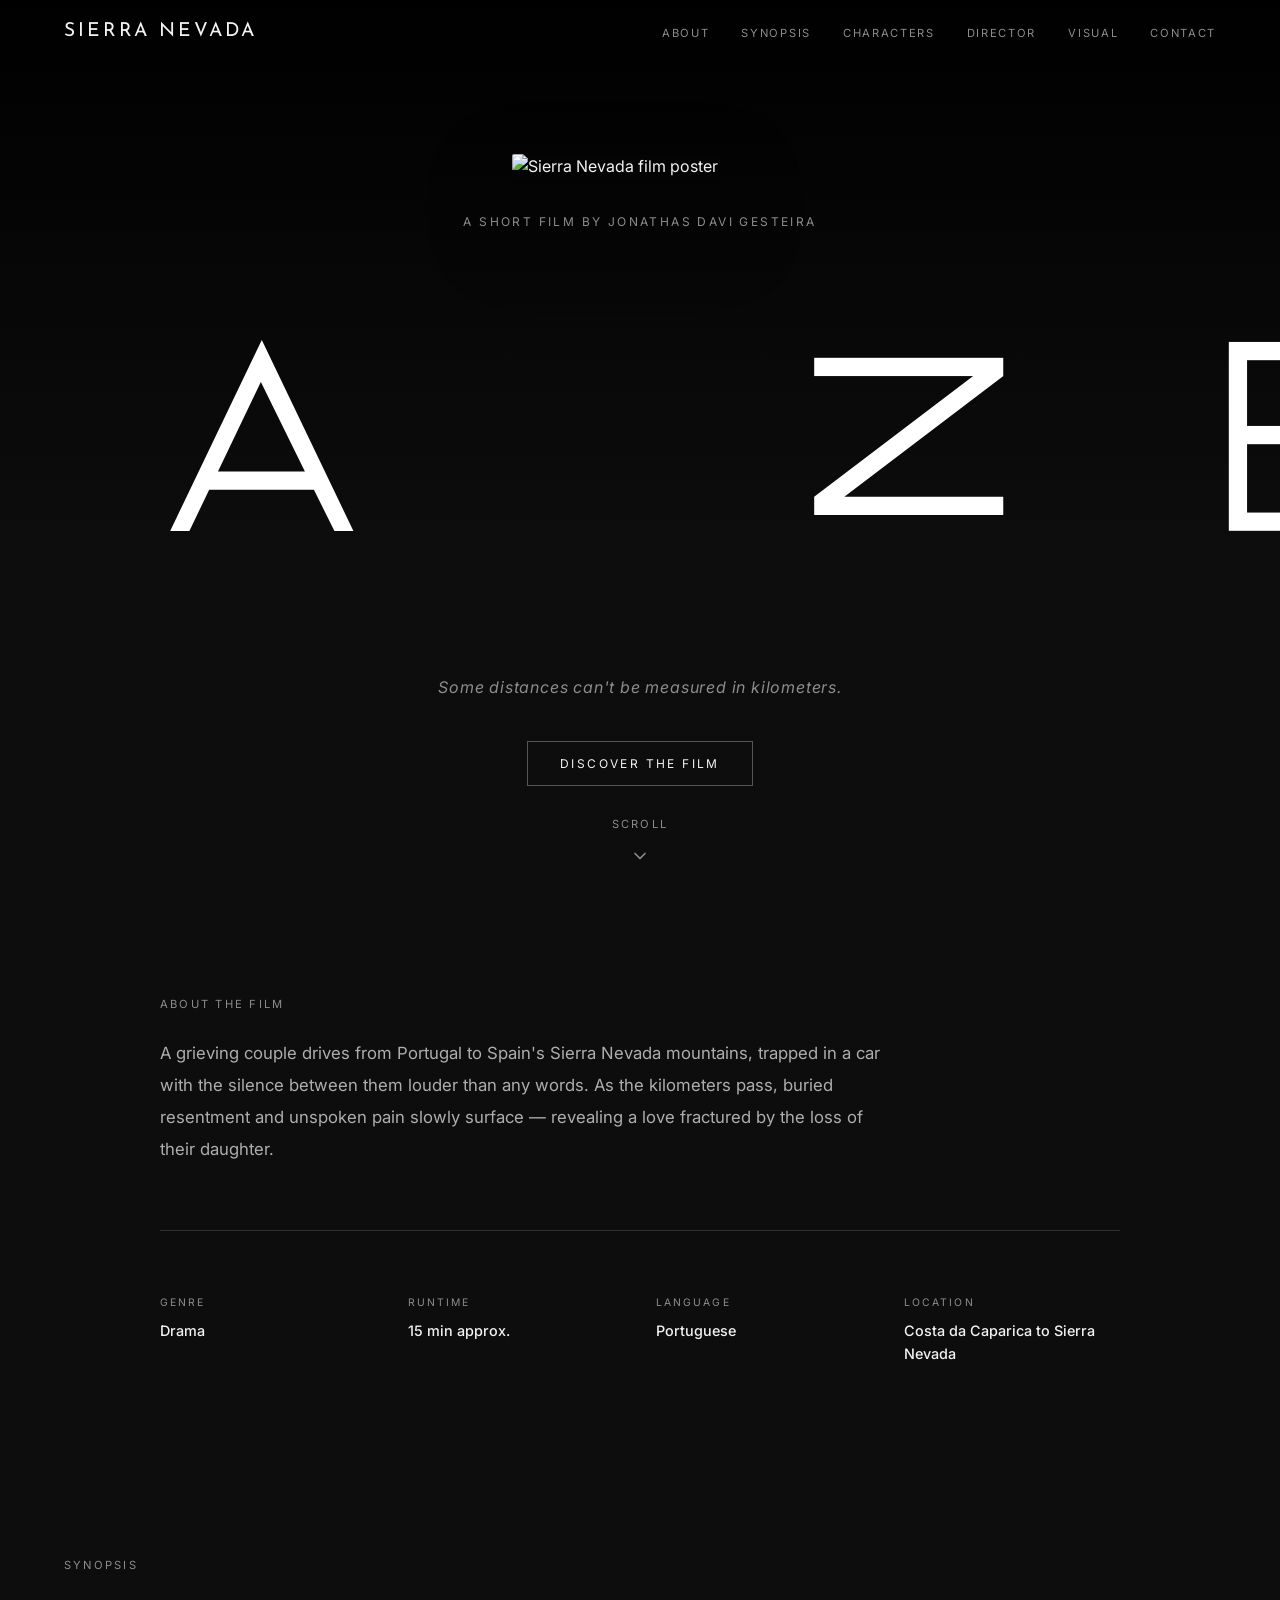
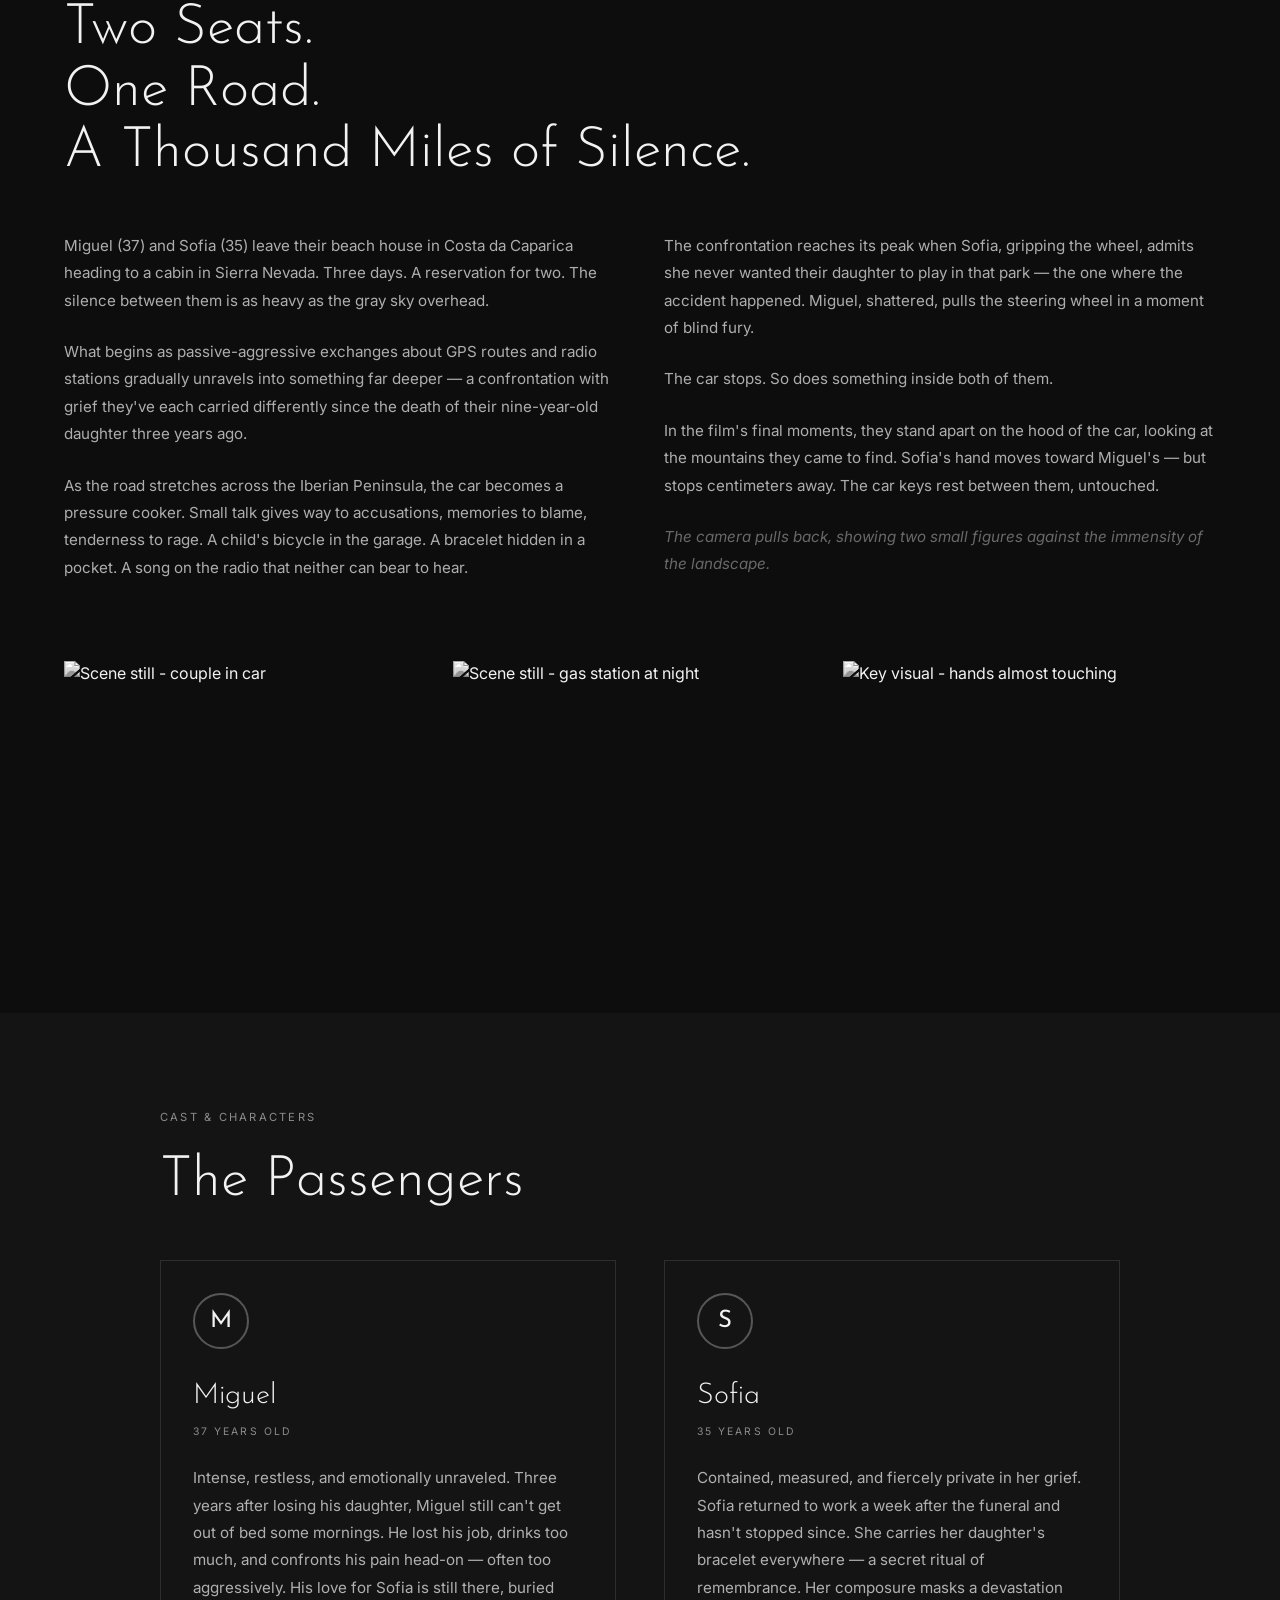
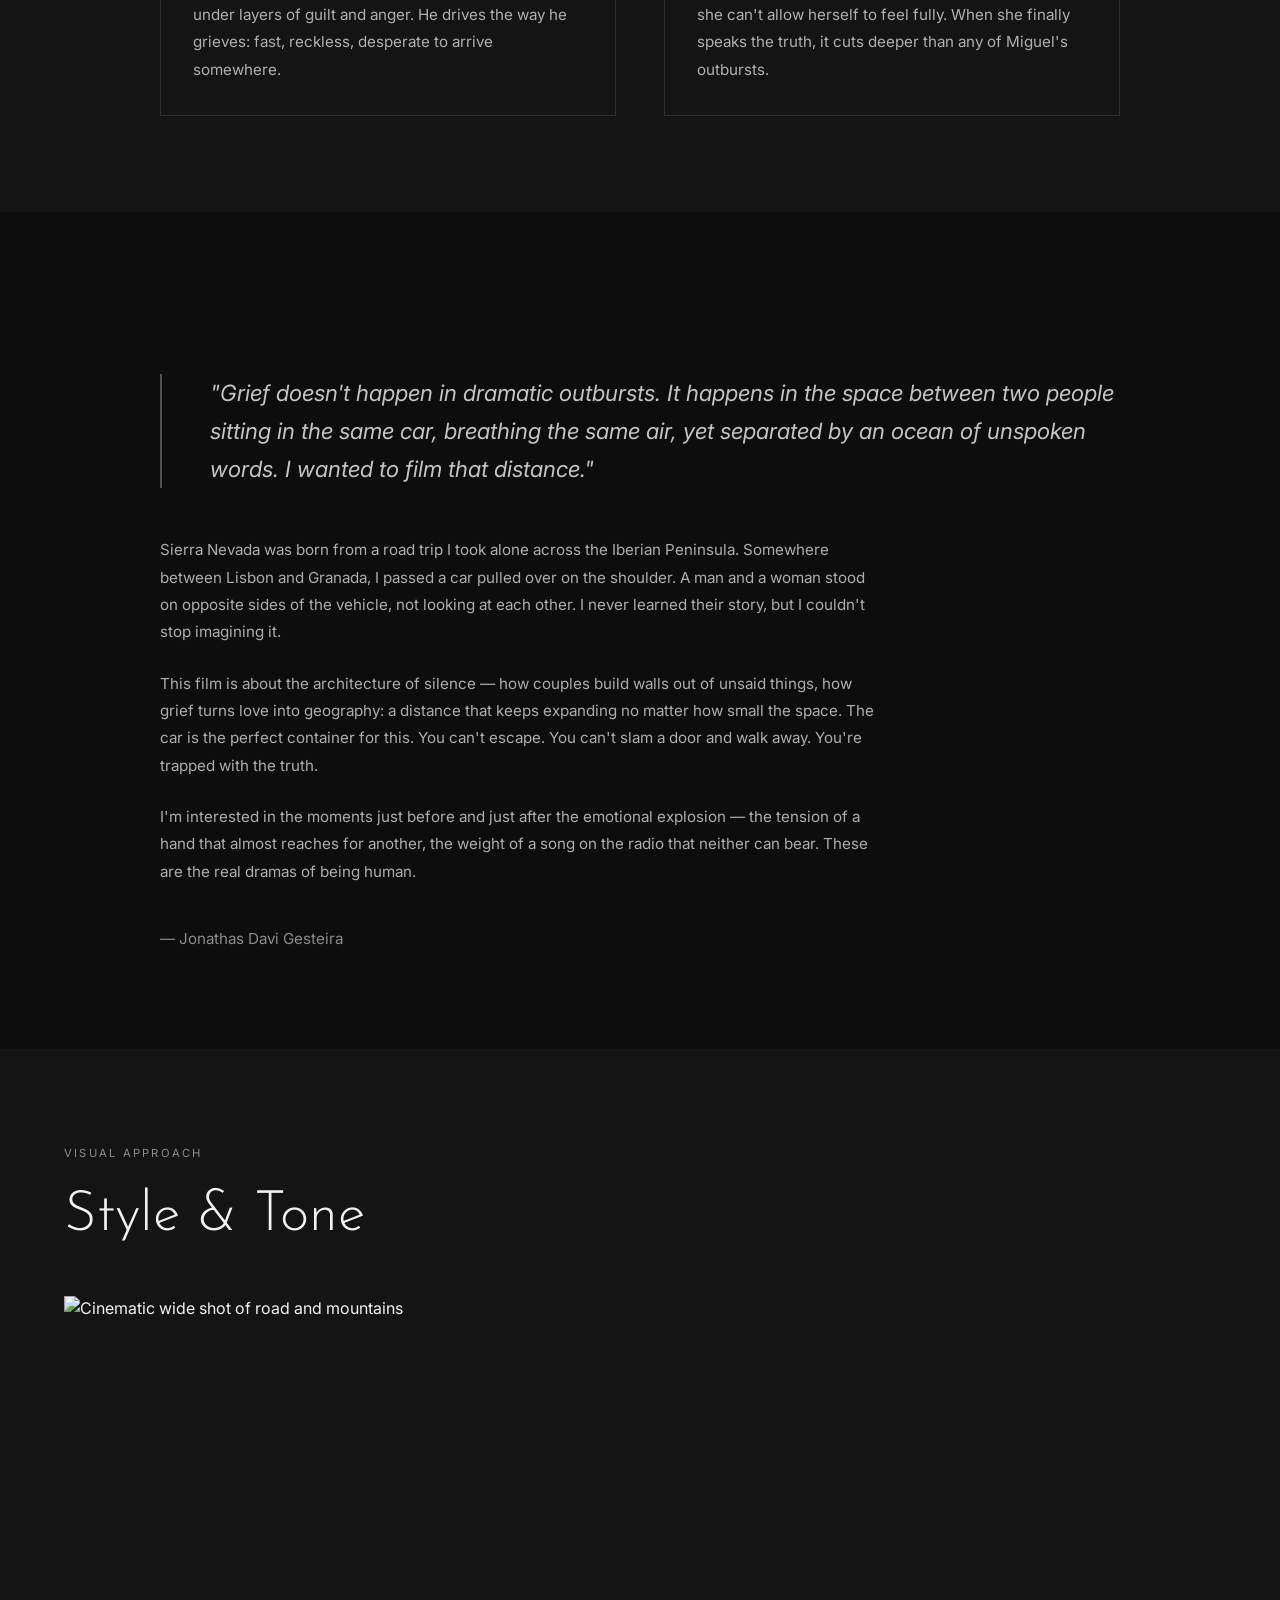
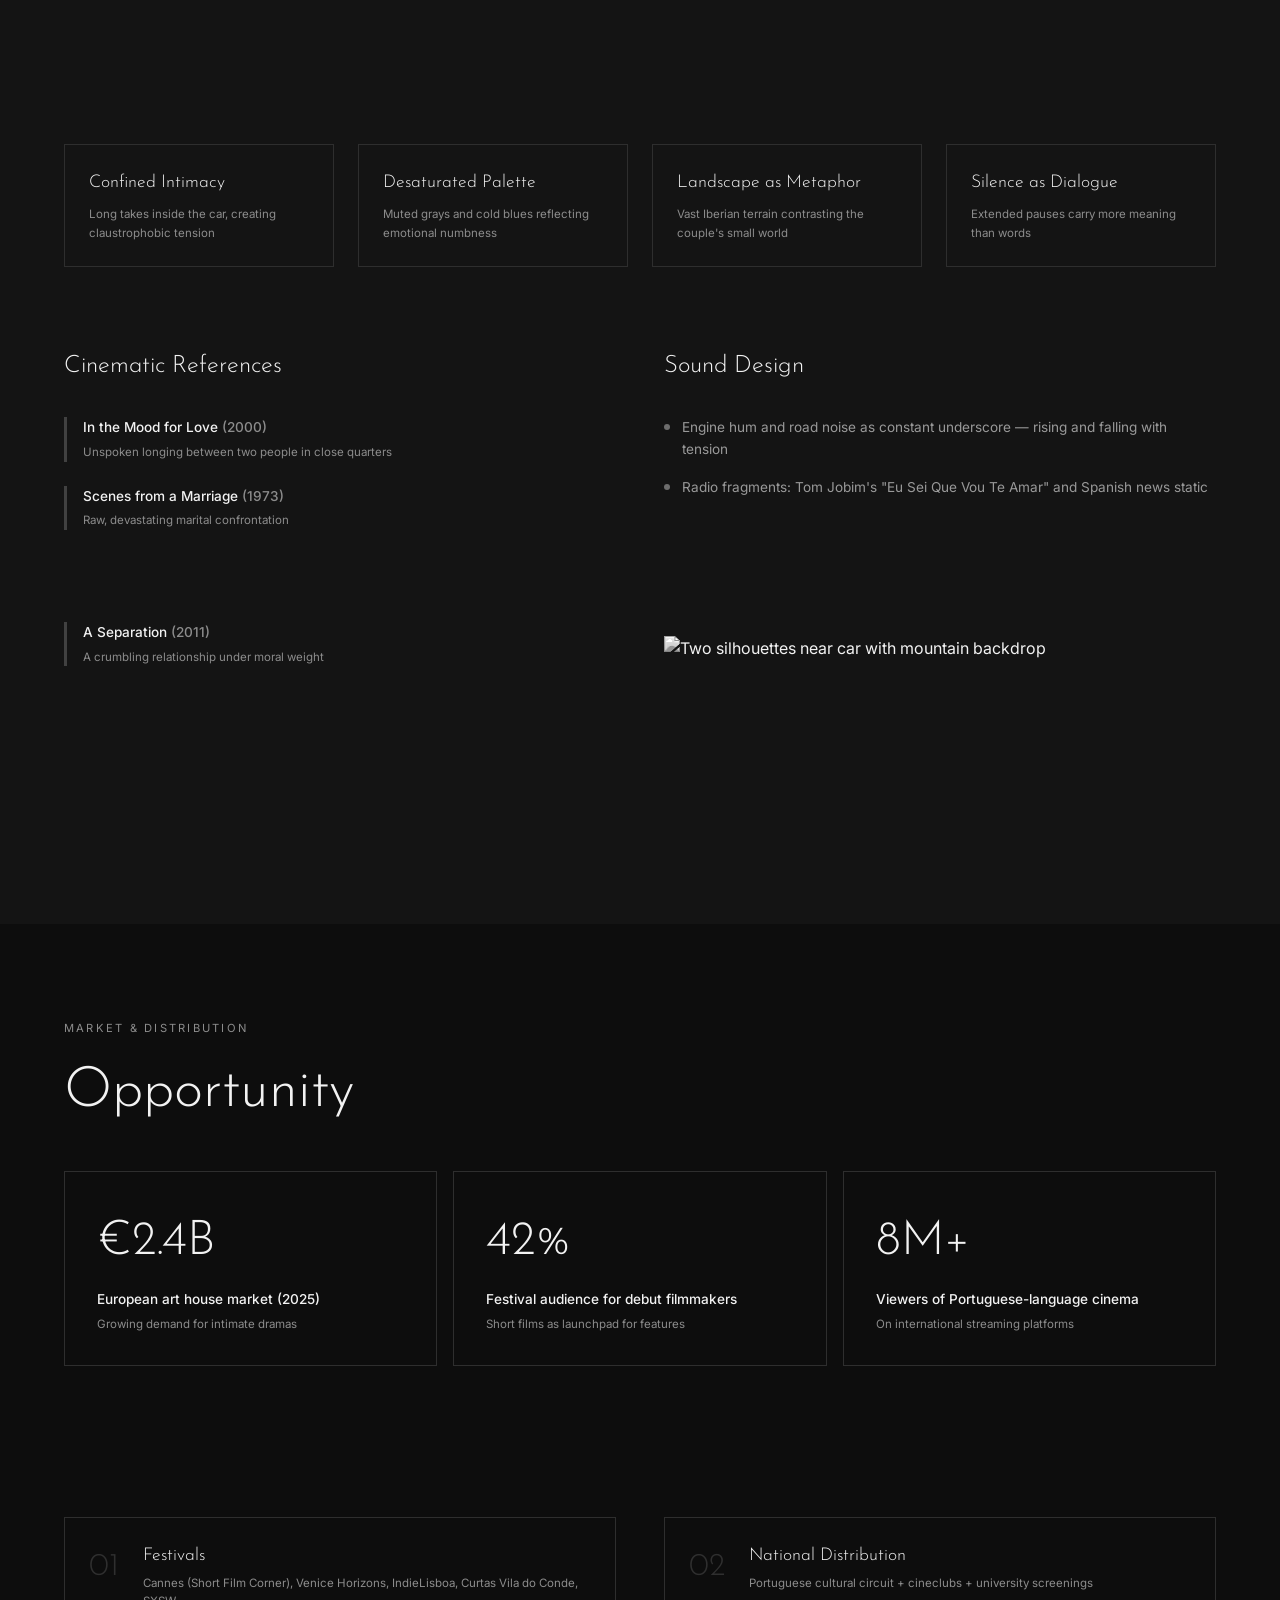
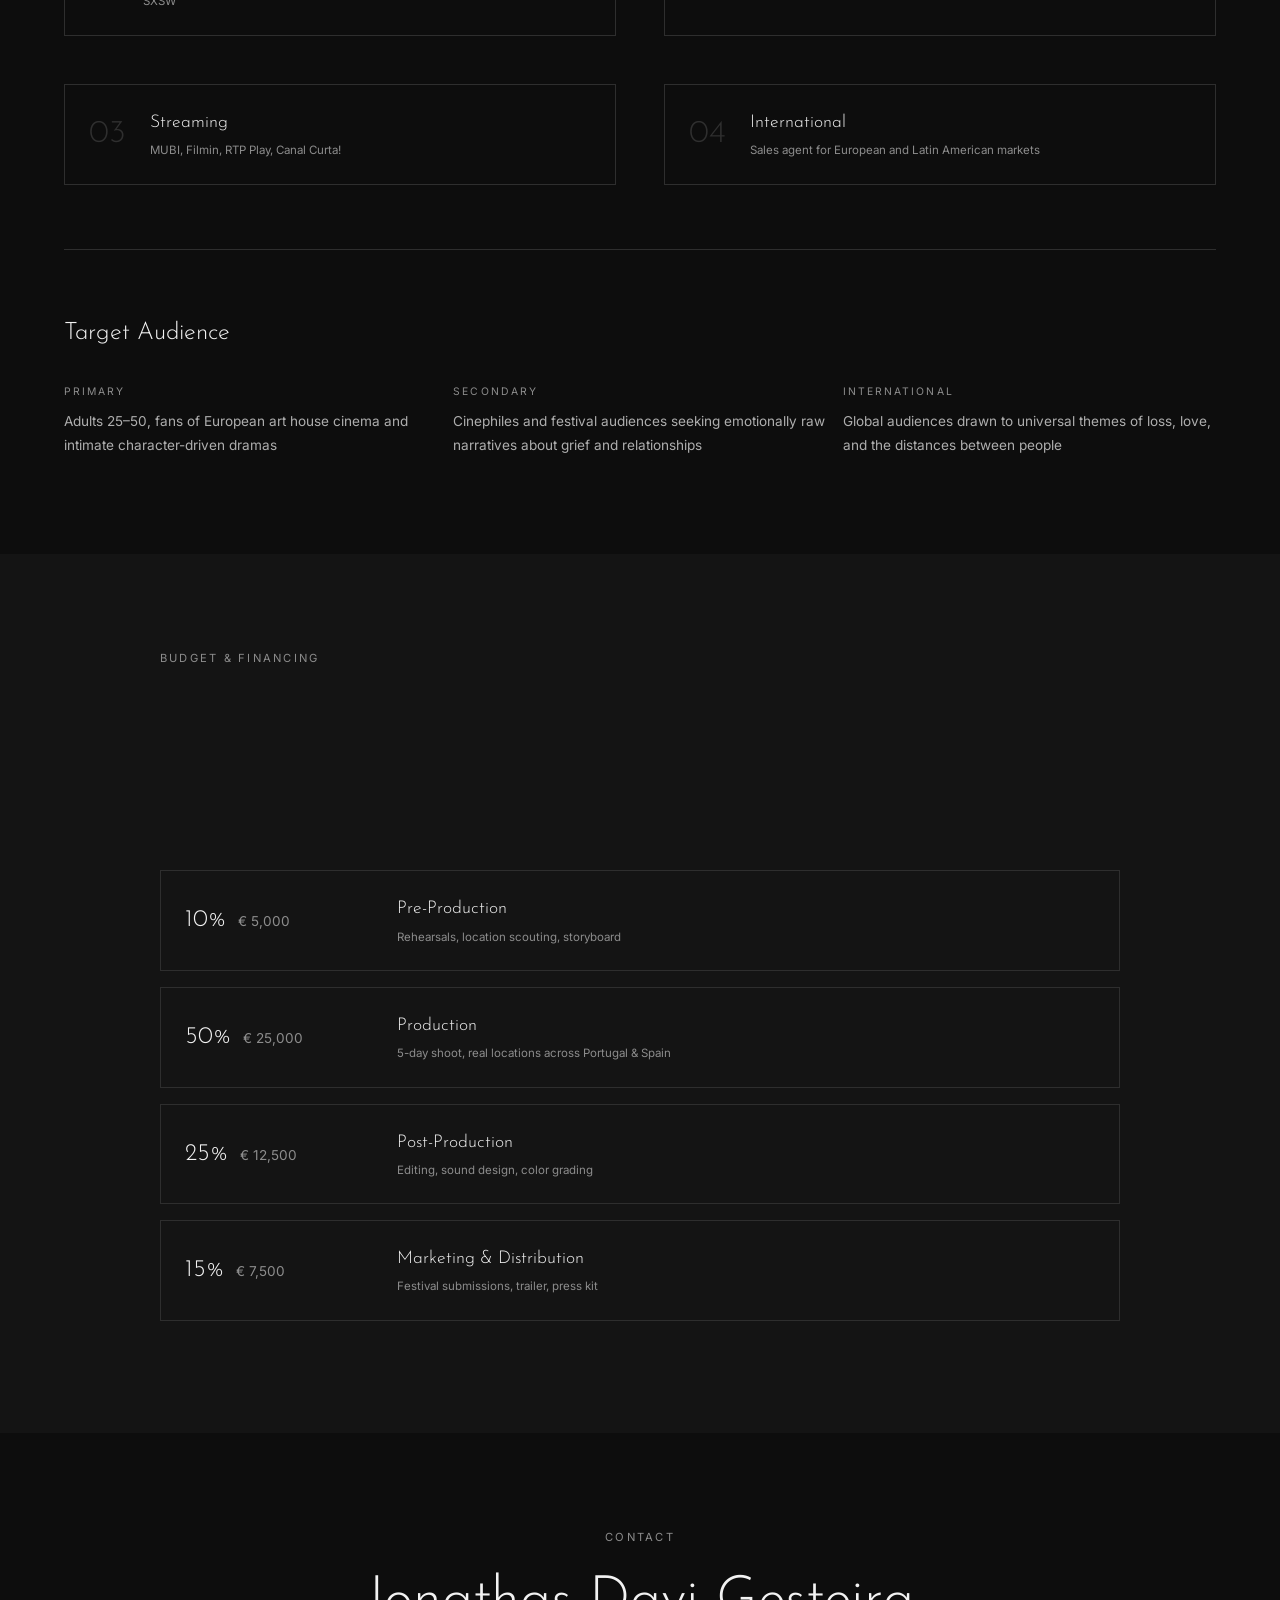
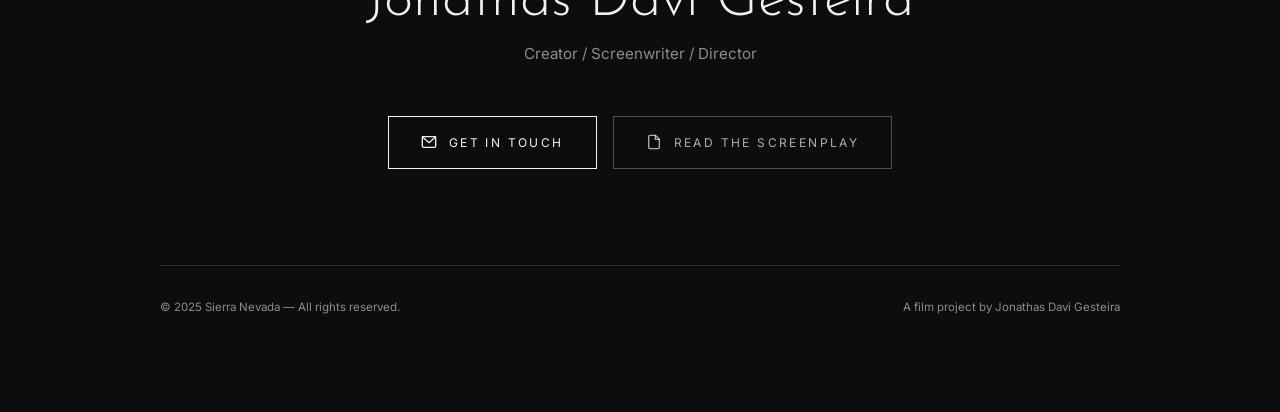
==== commit 188e758e: "logo white" ====
--- a/public/sierranevada/index.html
+++ b/public/sierranevada/index.html
@@ -365,7 +365,7 @@
     <img src="https://media.base44.com/images/public/user_69652390262835b68933ecf8/6e4a9f80b_poster-sierranevada.png" alt="Sierra Nevada film poster" />
   </div>
   <p class="hero-sub">A Short Film by Jonathas Davi Gesteira</p>
-  <h1 class="hero-title"><img src="logo-sierra.png" width="100wv"></h1>
+  <h1 class="hero-title"><img src="logo-sierra-white.png"></h1>
   <p class="hero-tagline">Some distances can't be measured in kilometers.</p>
   <a href="#about" class="hero-cta">Discover the Film</a>
   <div class="hero-scroll">
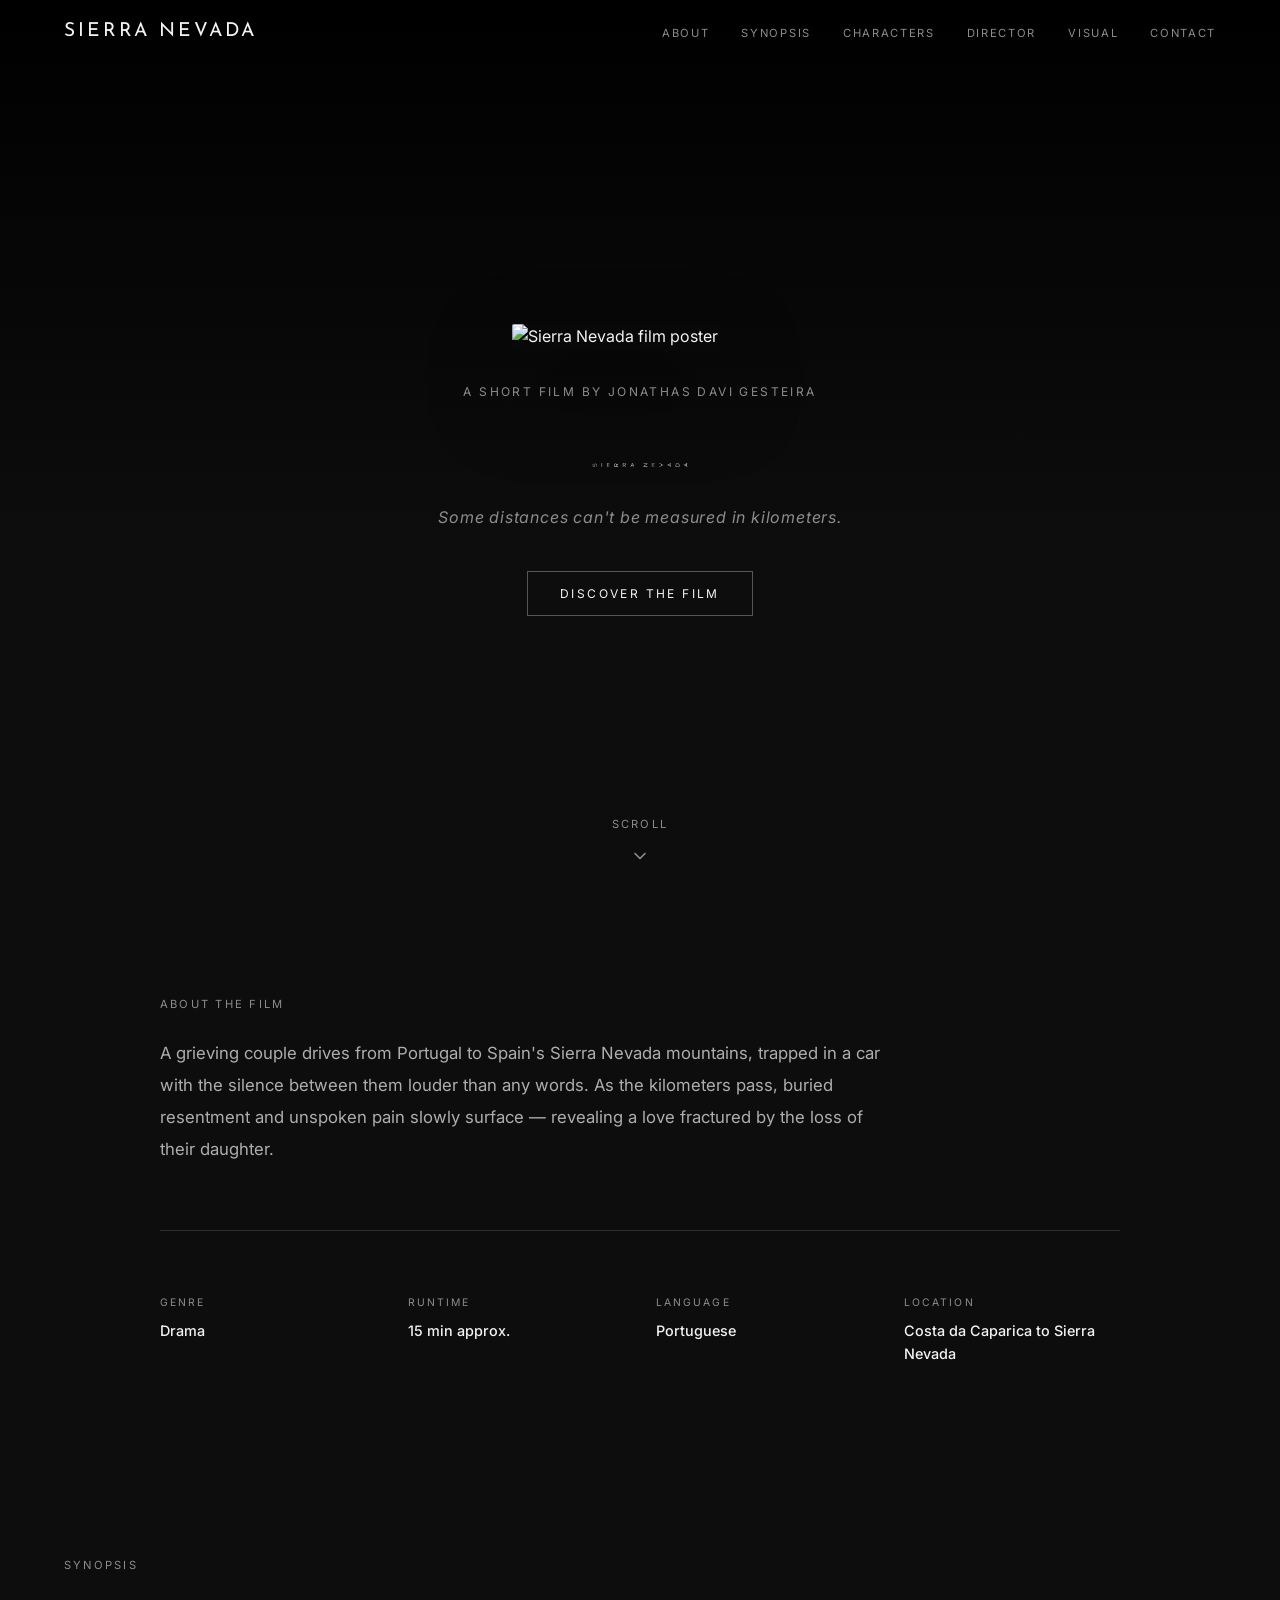
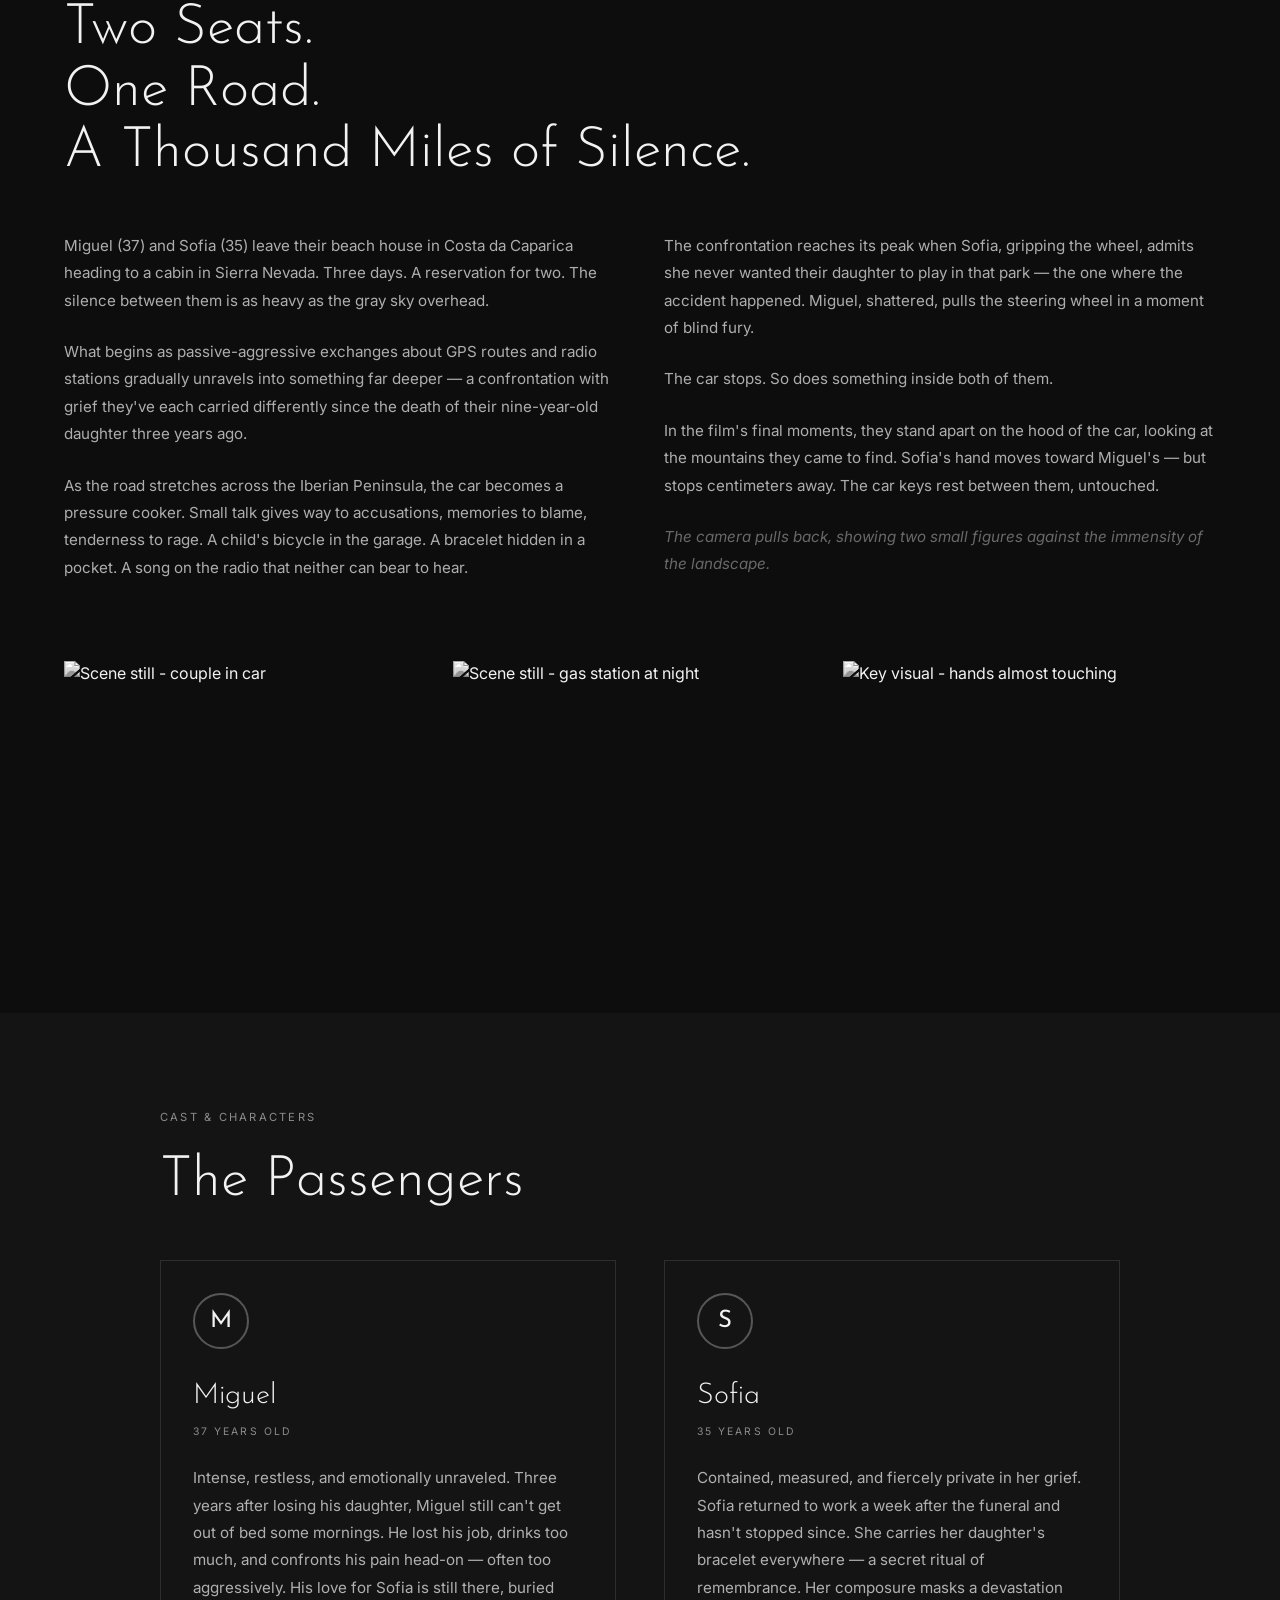
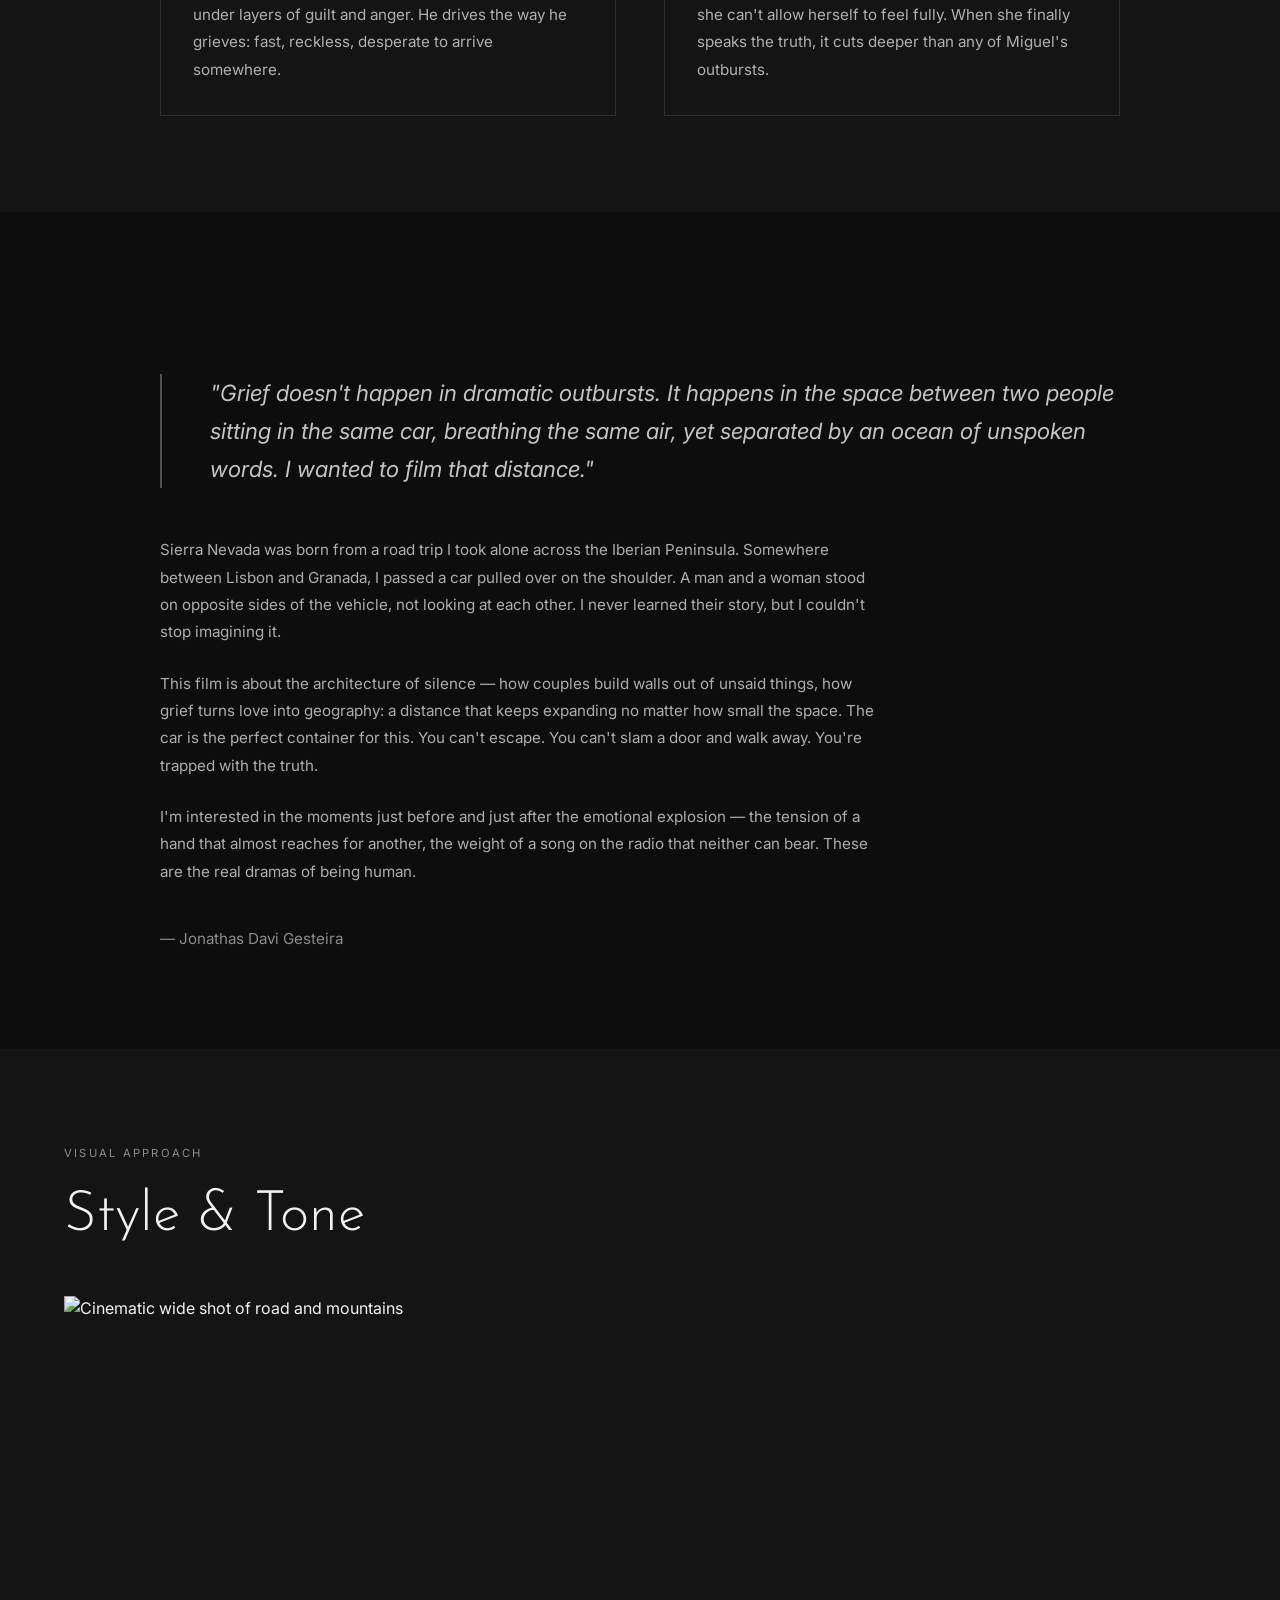
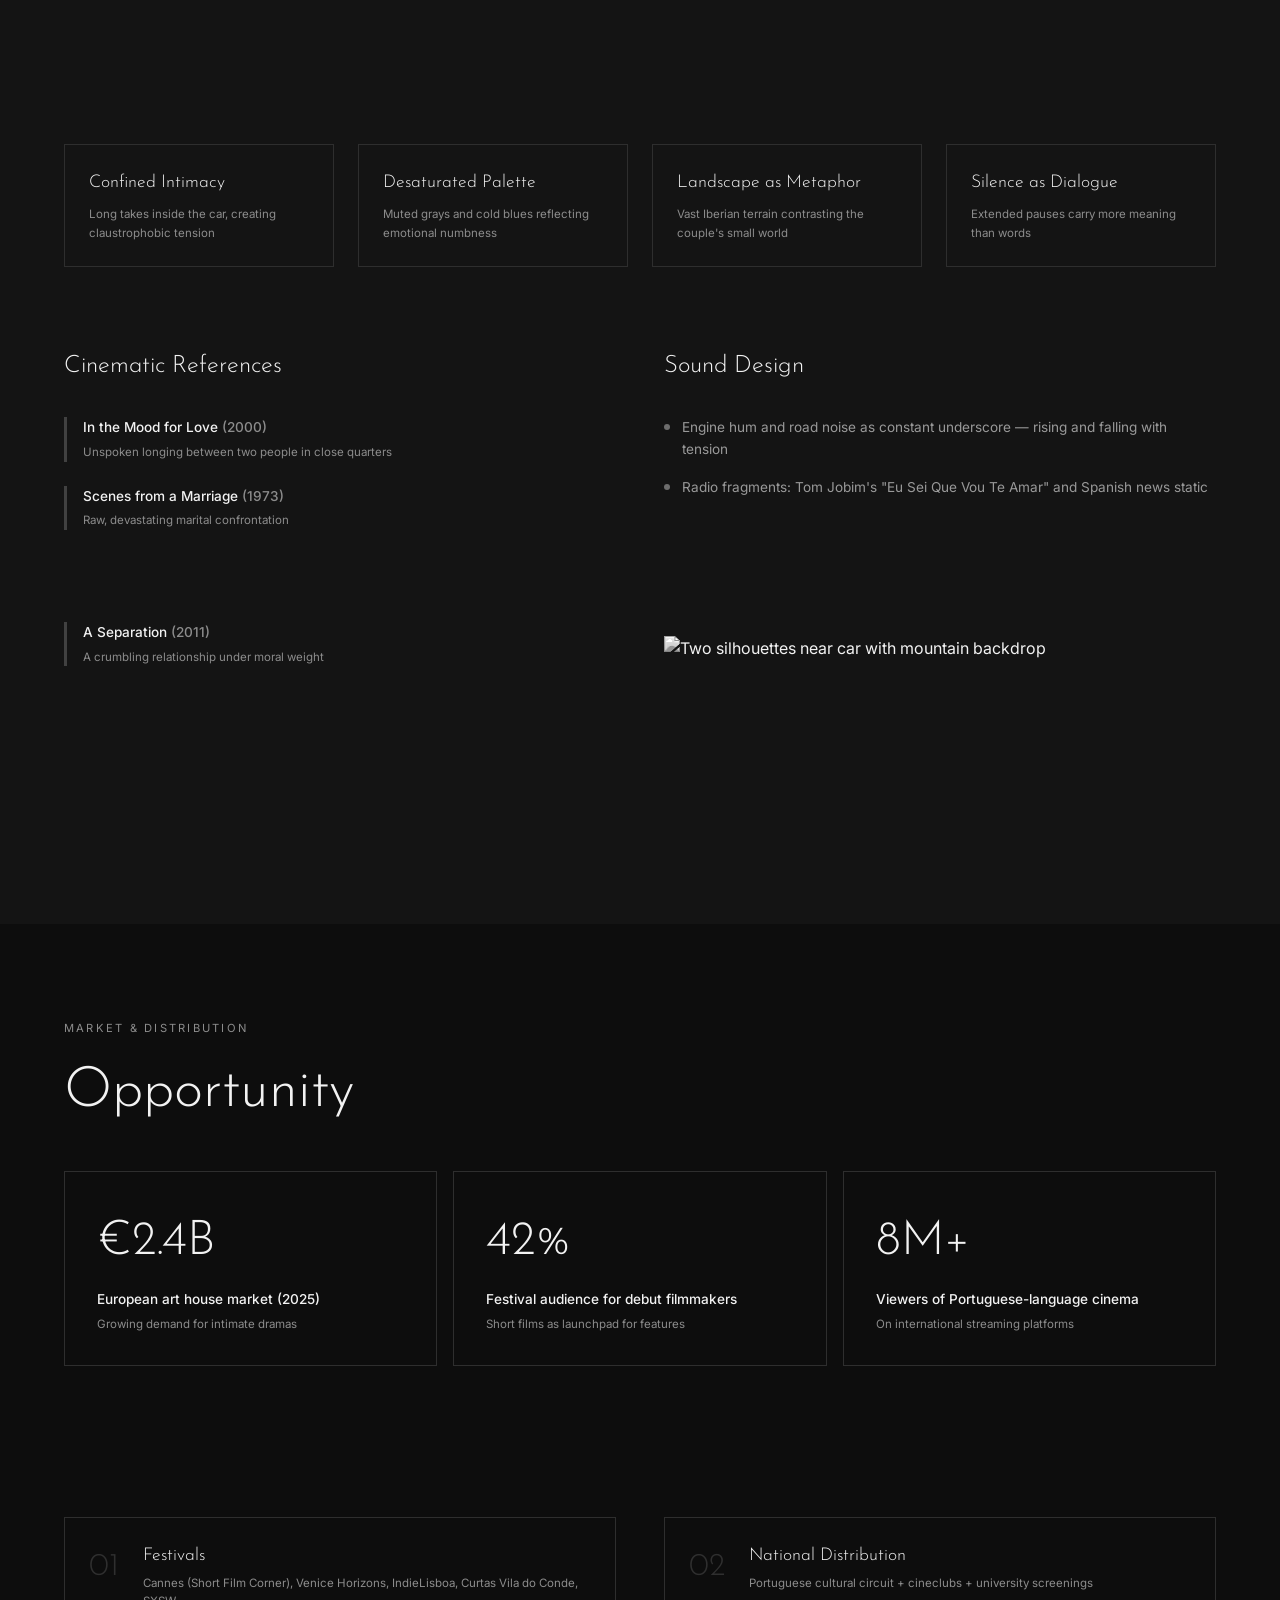
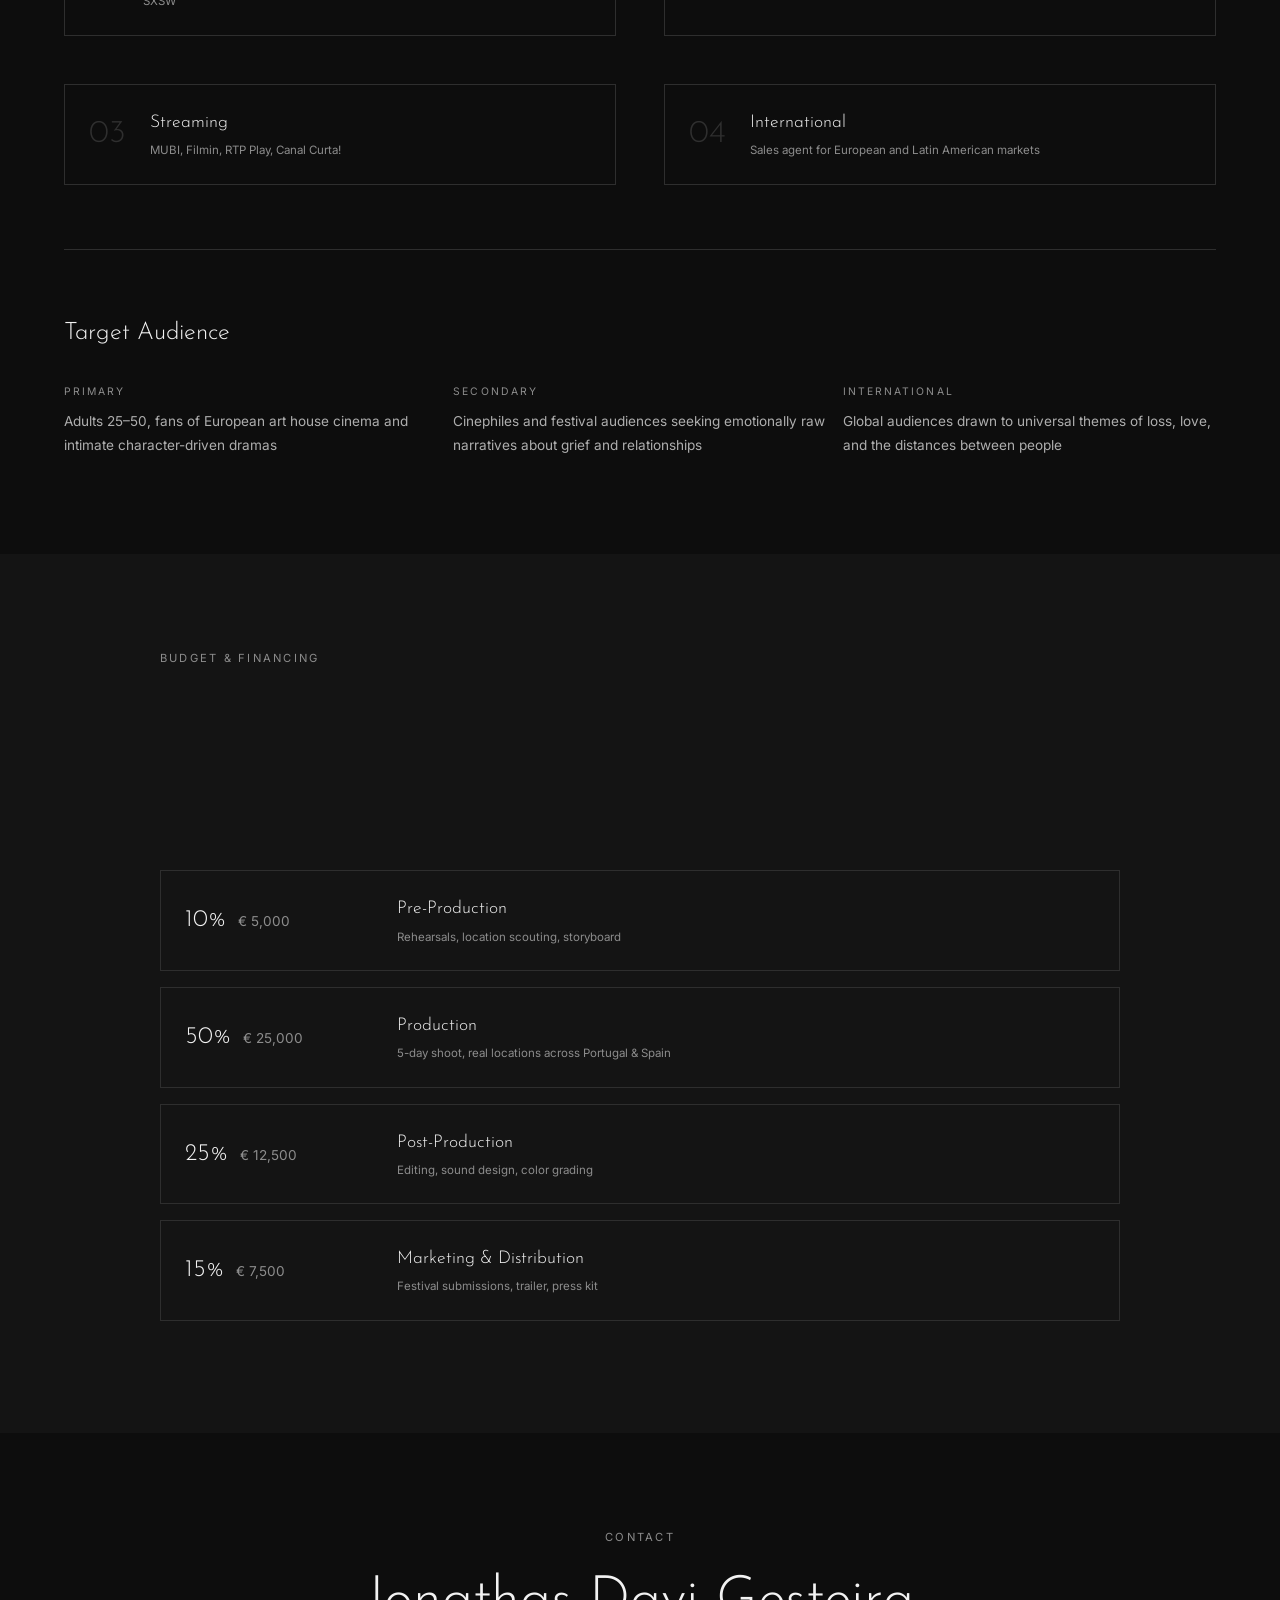
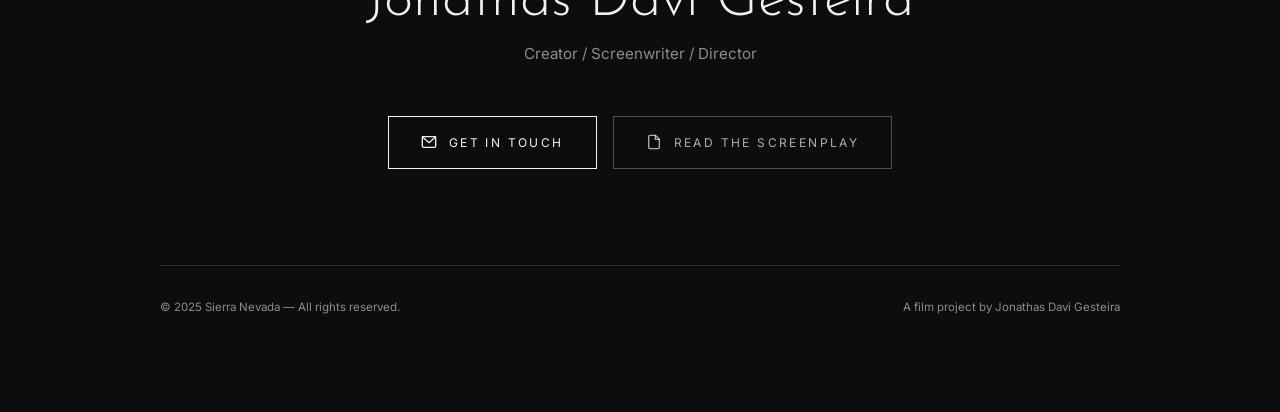
==== commit b151050e: "Update index.html" ====
--- a/public/sierranevada/index.html
+++ b/public/sierranevada/index.html
@@ -365,7 +365,7 @@
     <img src="https://media.base44.com/images/public/user_69652390262835b68933ecf8/6e4a9f80b_poster-sierranevada.png" alt="Sierra Nevada film poster" />
   </div>
   <p class="hero-sub">A Short Film by Jonathas Davi Gesteira</p>
-  <h1 class="hero-title"><img src="logo-sierra-white.png"></h1>
+  <h1 class="hero-title"><img src="logo-sierra-white.png" width="100vw"></h1>
   <p class="hero-tagline">Some distances can't be measured in kilometers.</p>
   <a href="#about" class="hero-cta">Discover the Film</a>
   <div class="hero-scroll">
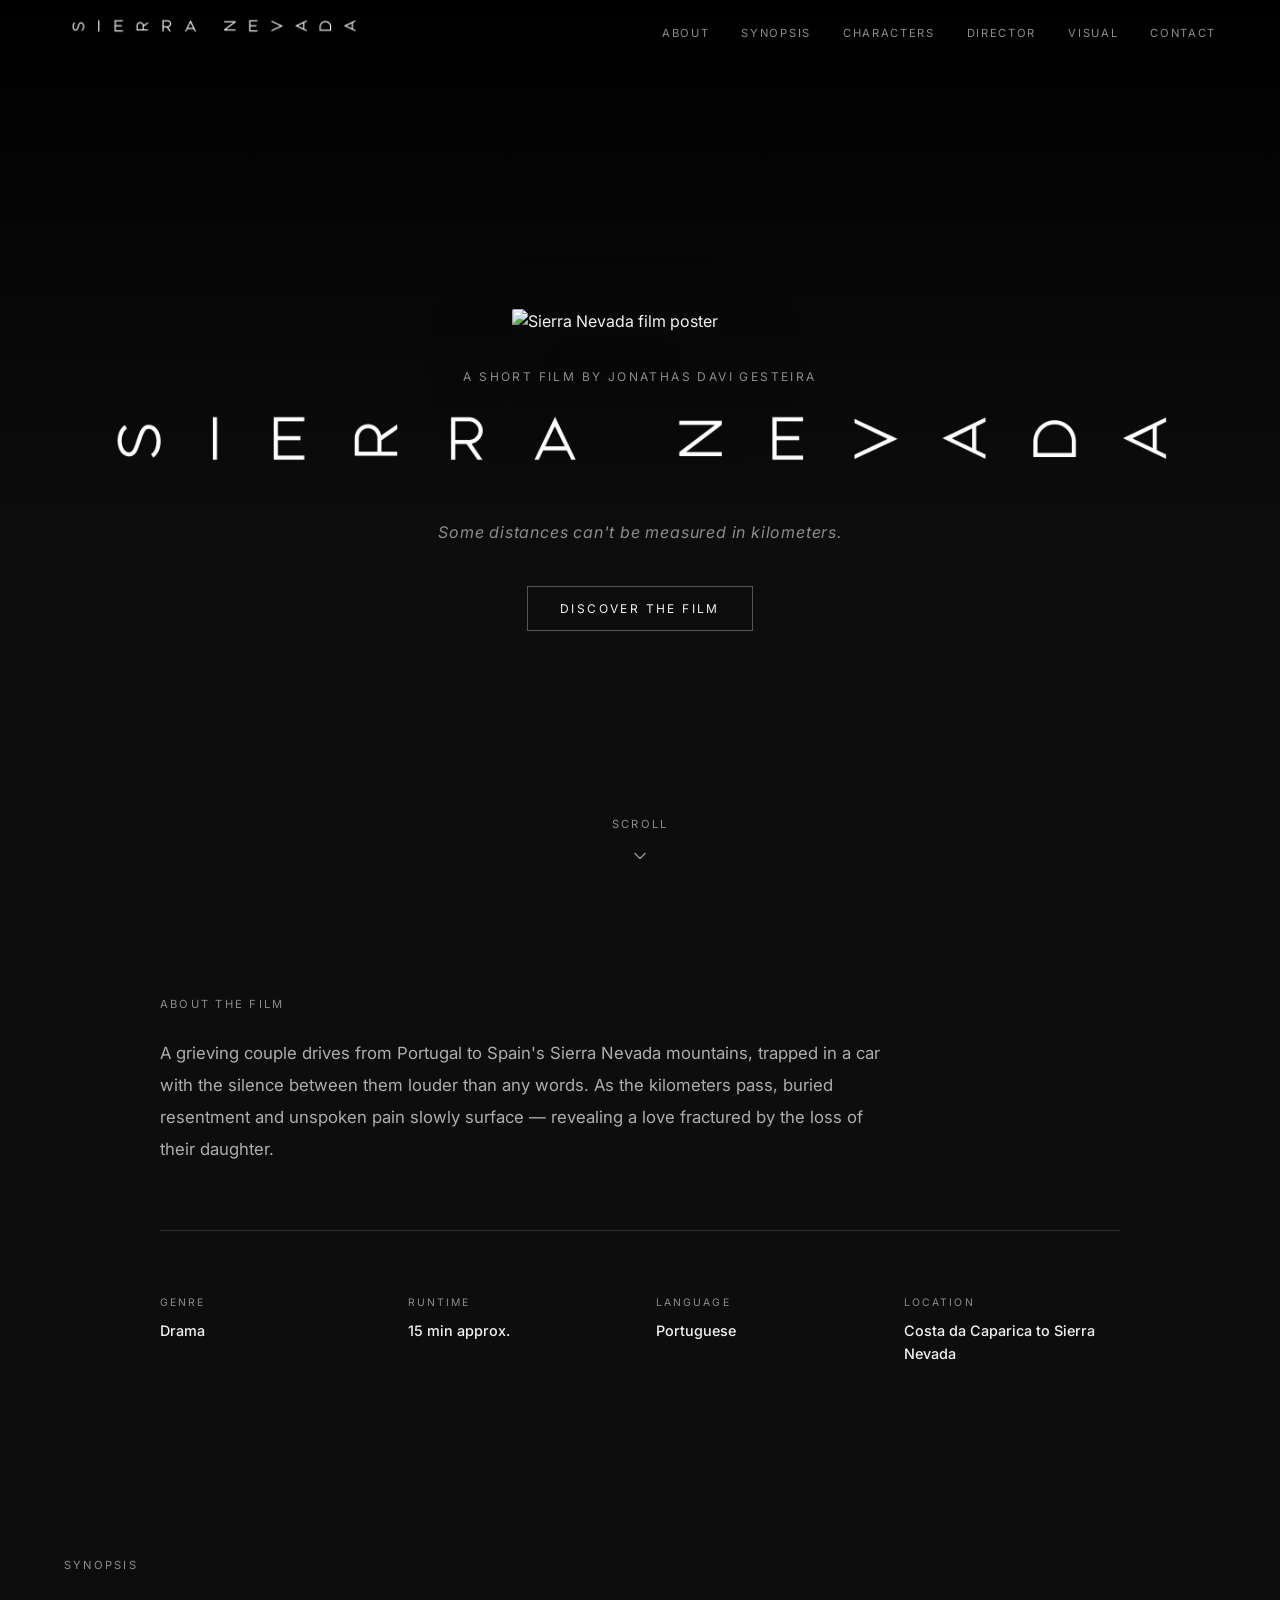
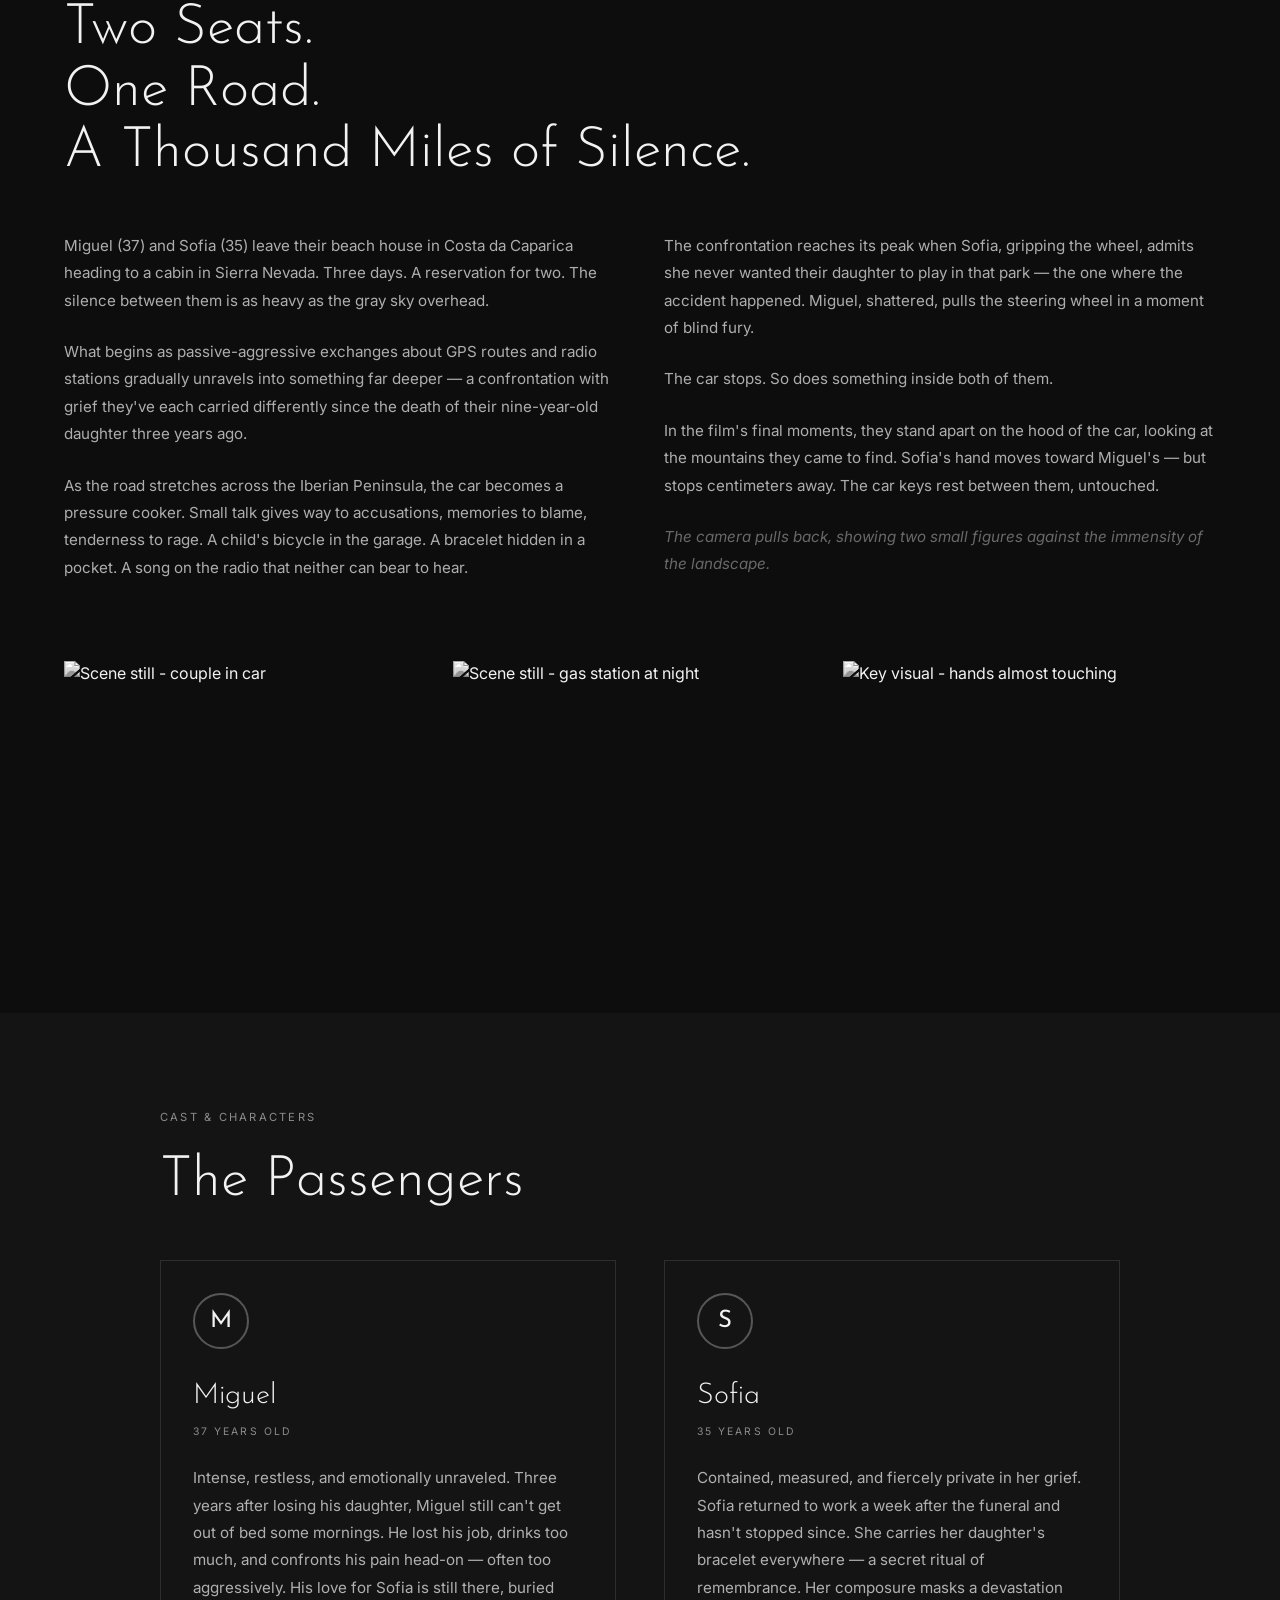
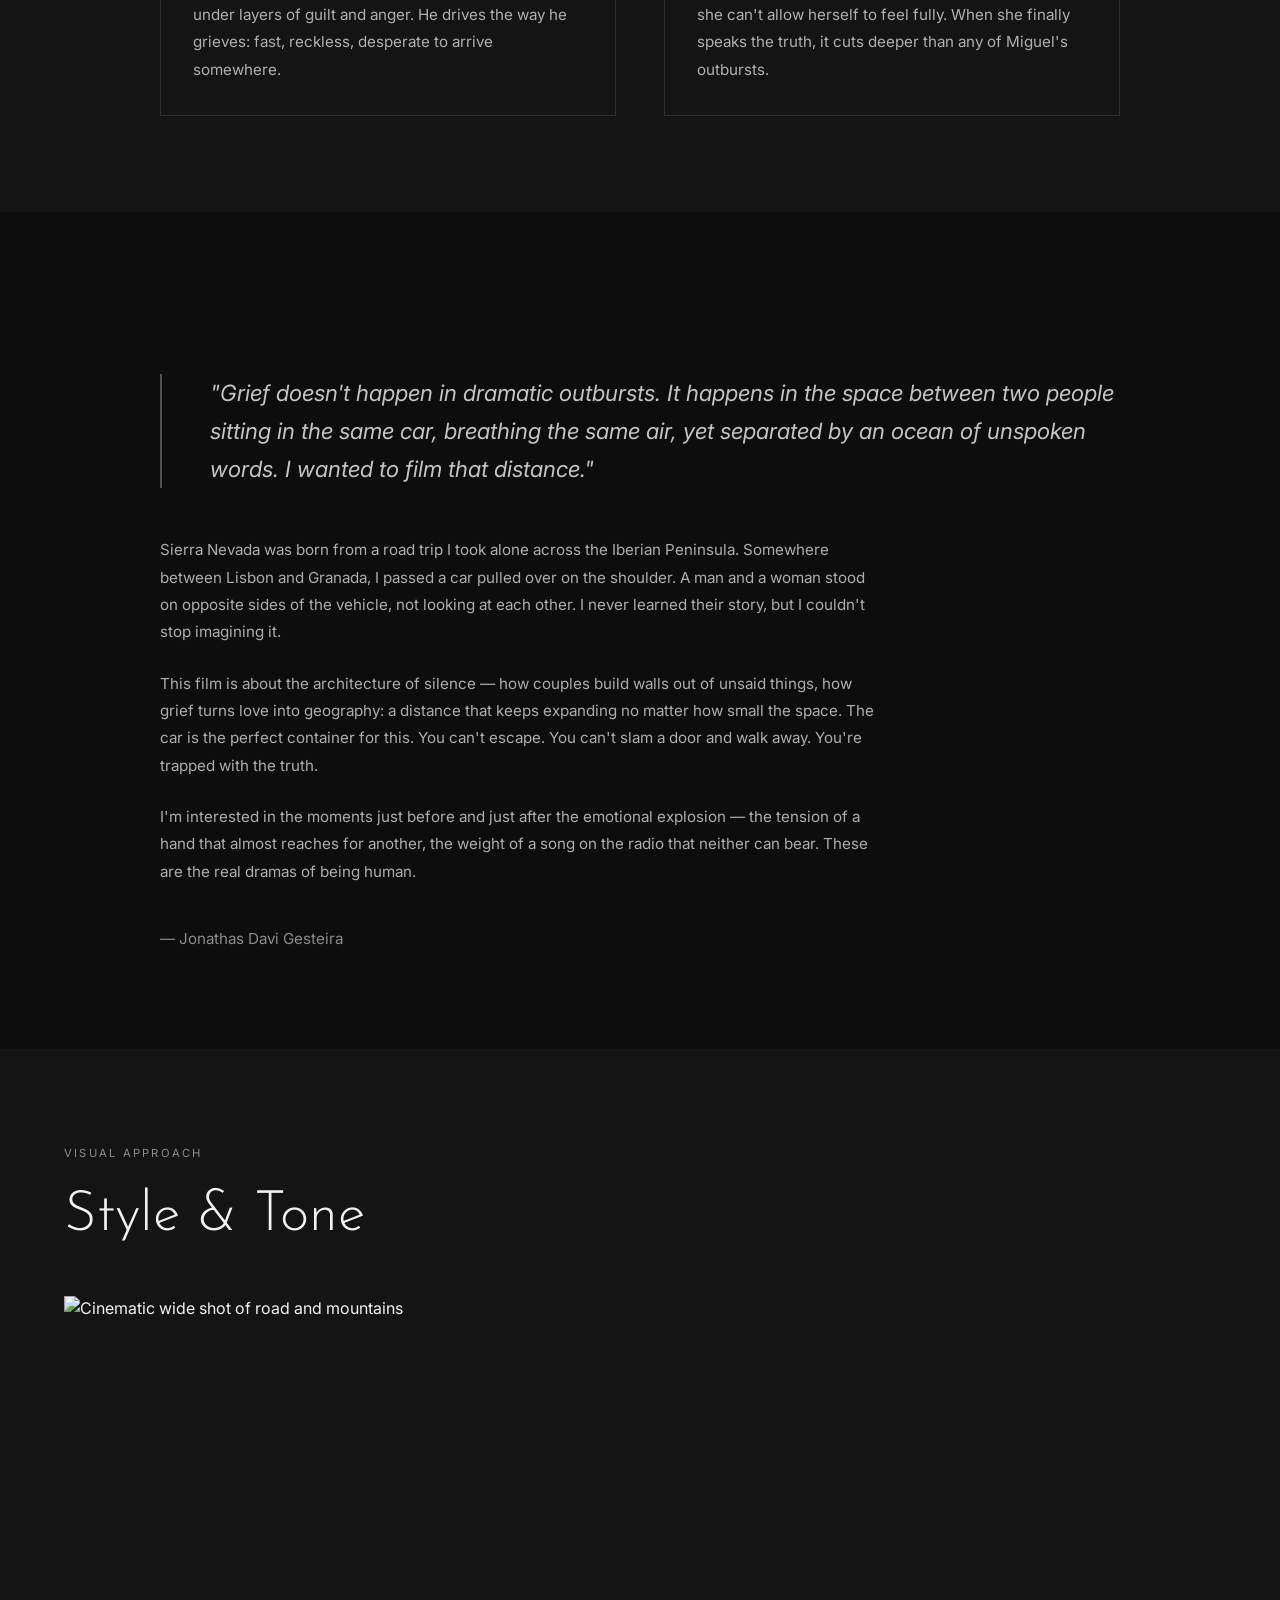
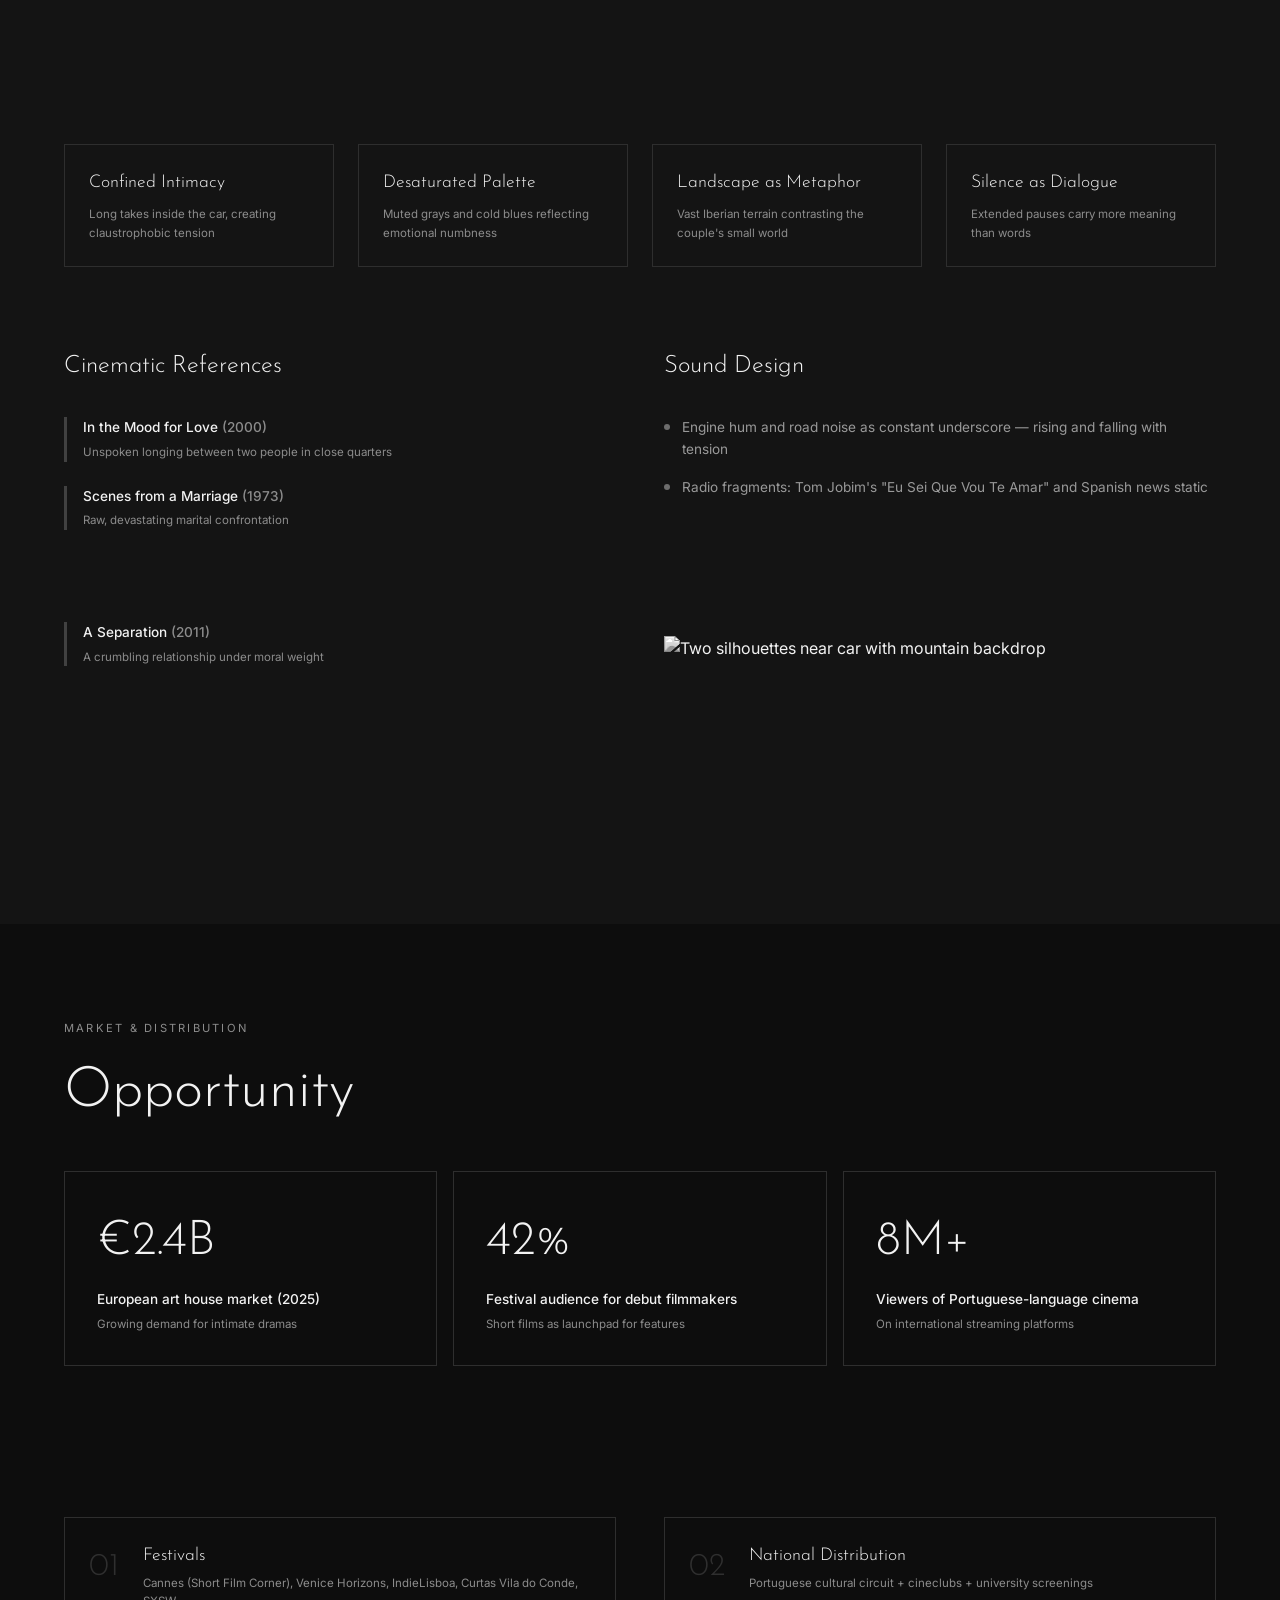
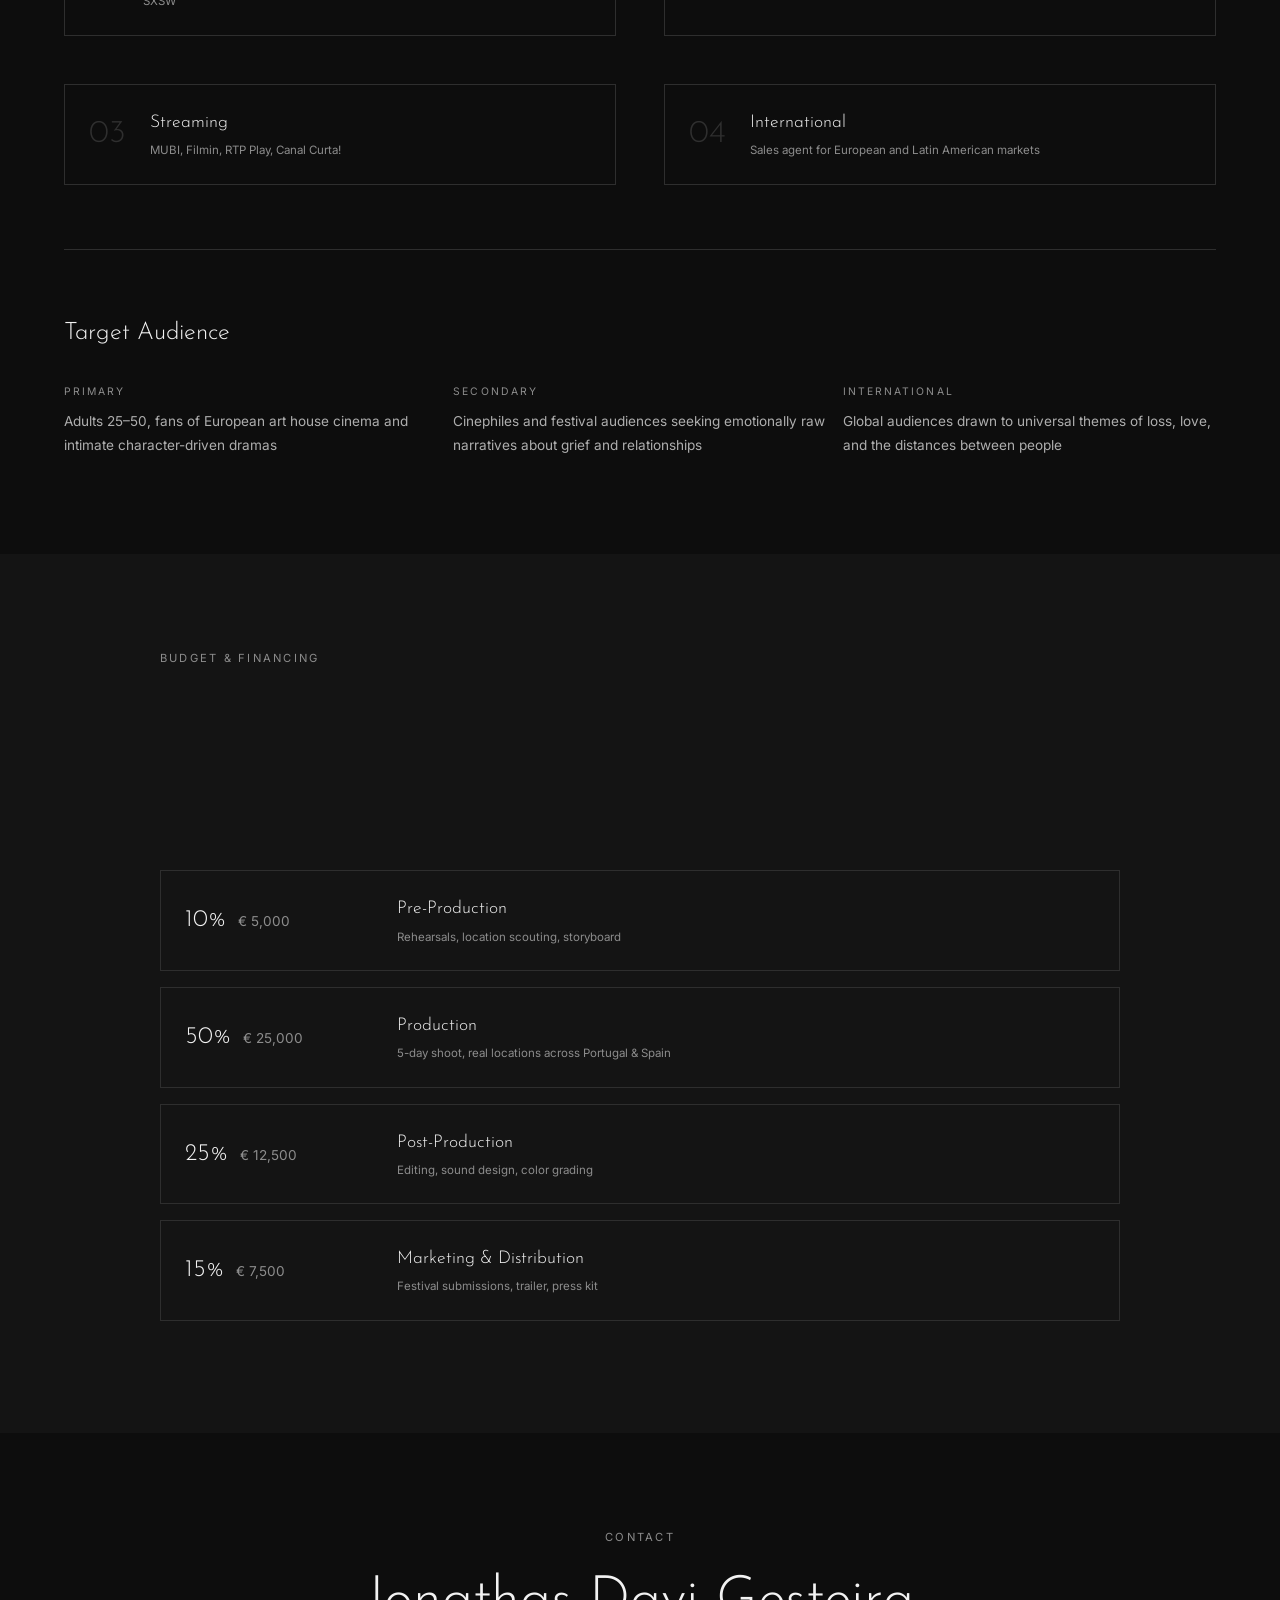
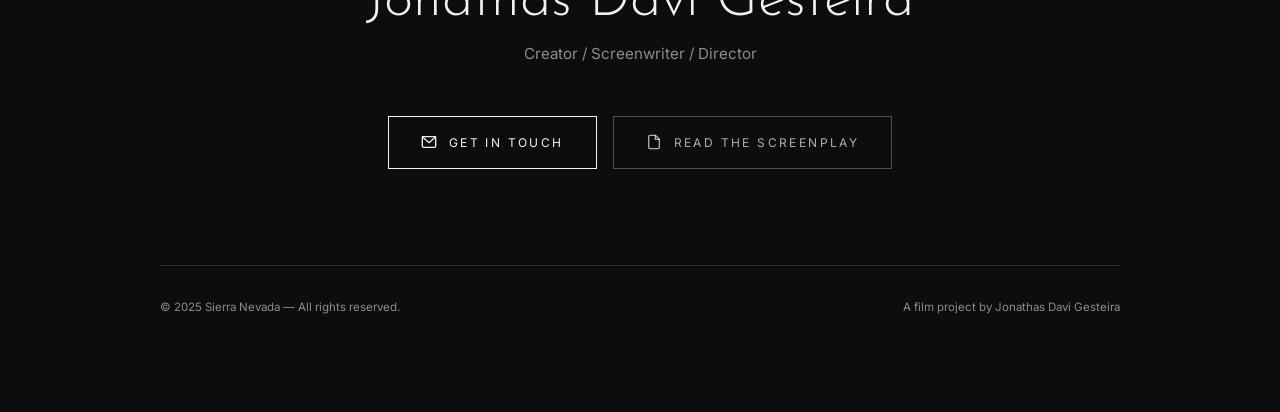
==== commit ef2cdf4a: "Update index.html" ====
--- a/public/sierranevada/index.html
+++ b/public/sierranevada/index.html
@@ -332,7 +332,7 @@
 <!-- ── NAVBAR ── -->
 <nav id="navbar">
   <div class="nav-inner">
-    <a href="#" class="nav-logo">SIERRA NEVADA</a>
+    <a href="#" class="nav-logo"><img src="logo-sierra-white.png" width="50%"></a>
     <ul class="nav-links">
       <li><a href="#about">About</a></li>
       <li><a href="#synopsis">Synopsis</a></li>
@@ -365,7 +365,7 @@
     <img src="https://media.base44.com/images/public/user_69652390262835b68933ecf8/6e4a9f80b_poster-sierranevada.png" alt="Sierra Nevada film poster" />
   </div>
   <p class="hero-sub">A Short Film by Jonathas Davi Gesteira</p>
-  <h1 class="hero-title"><img src="logo-sierra-white.png" width="100vw"></h1>
+  <div class="hero-title"><img src="logo-sierra-white.png" width="90%"></div>
   <p class="hero-tagline">Some distances can't be measured in kilometers.</p>
   <a href="#about" class="hero-cta">Discover the Film</a>
   <div class="hero-scroll">
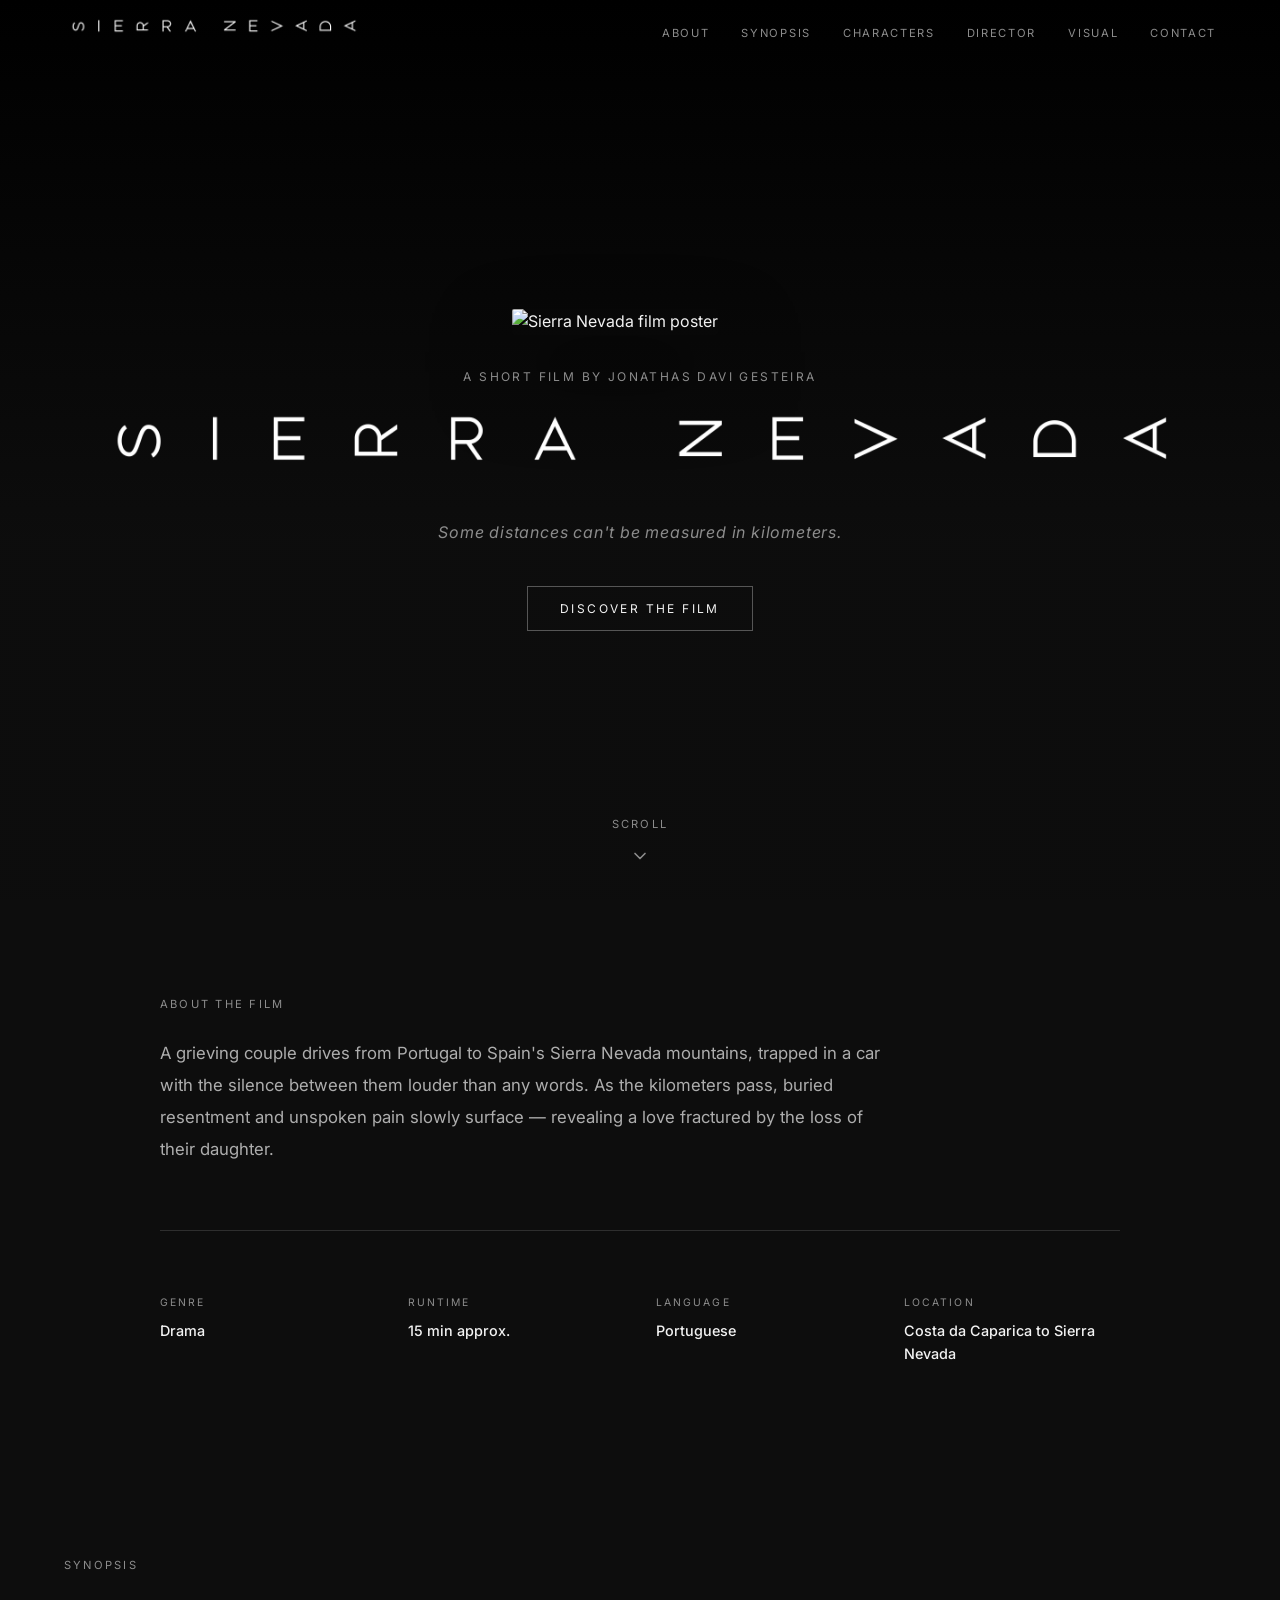
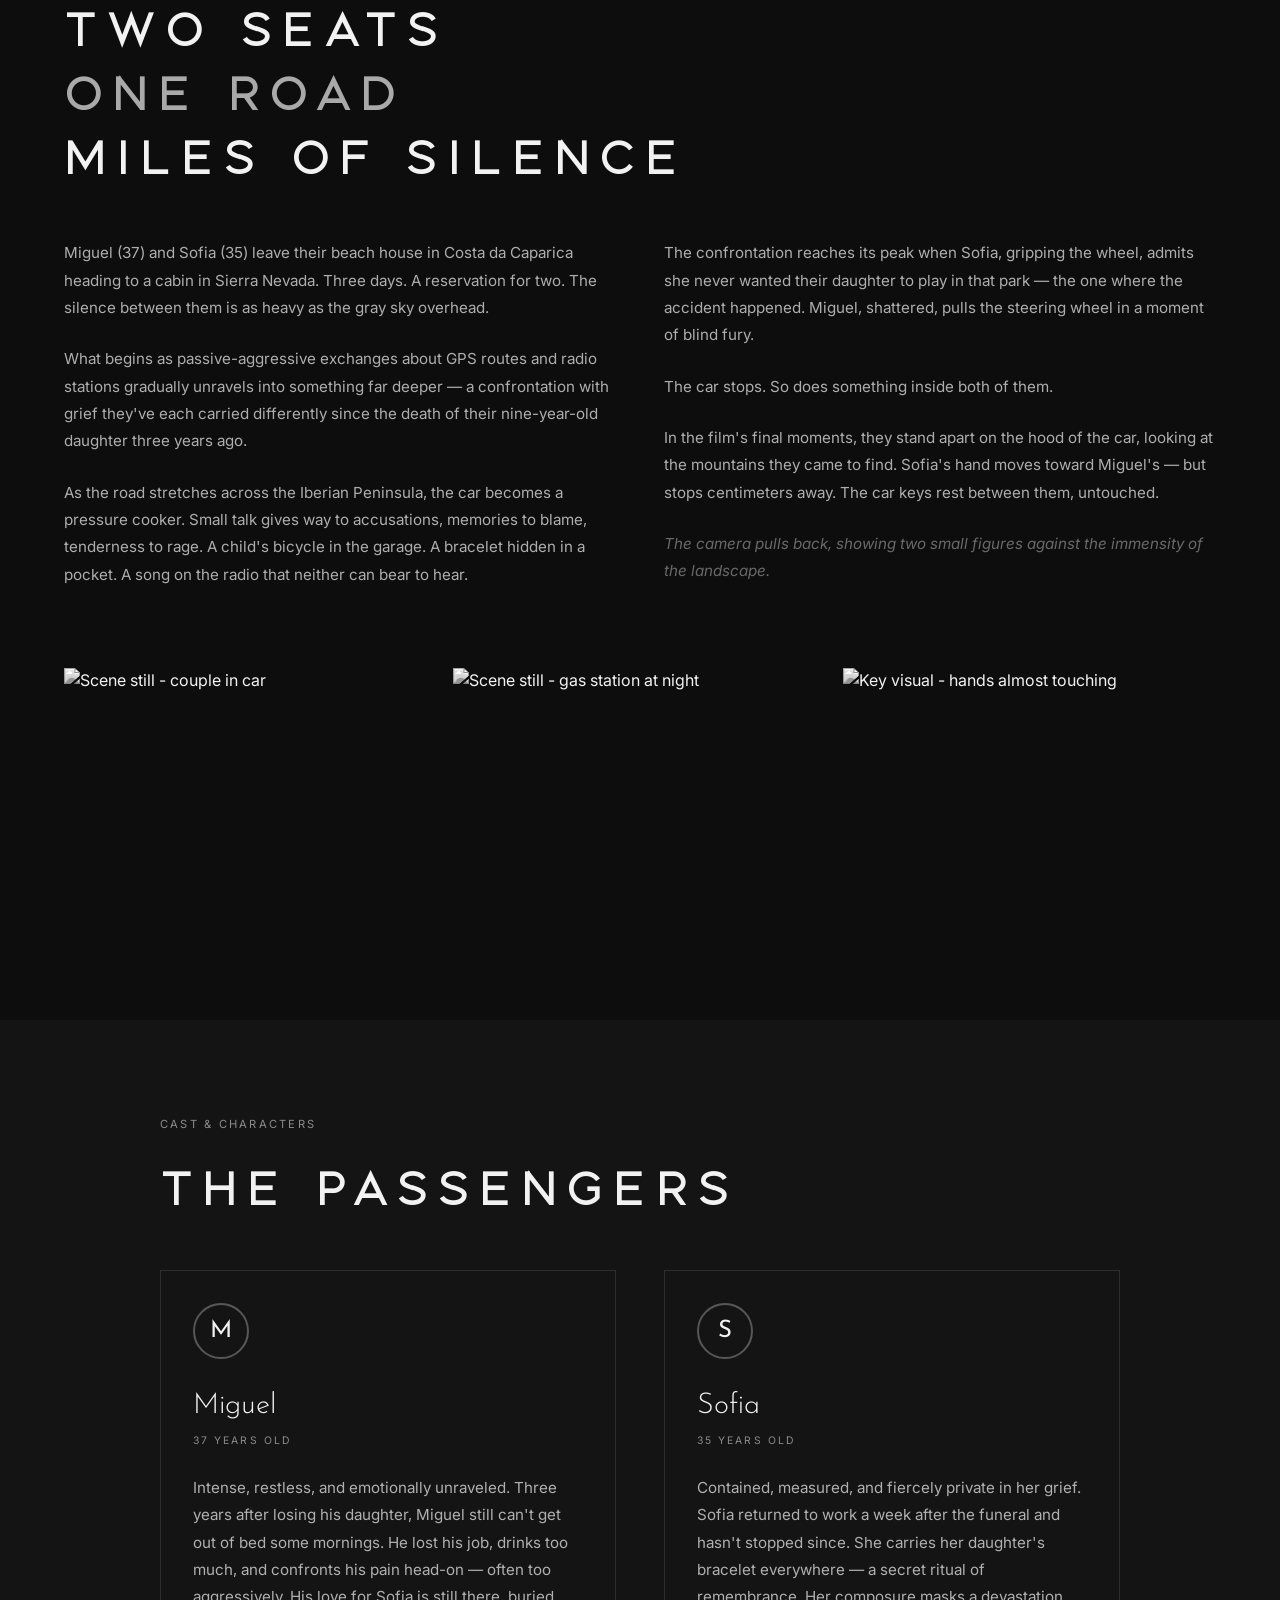
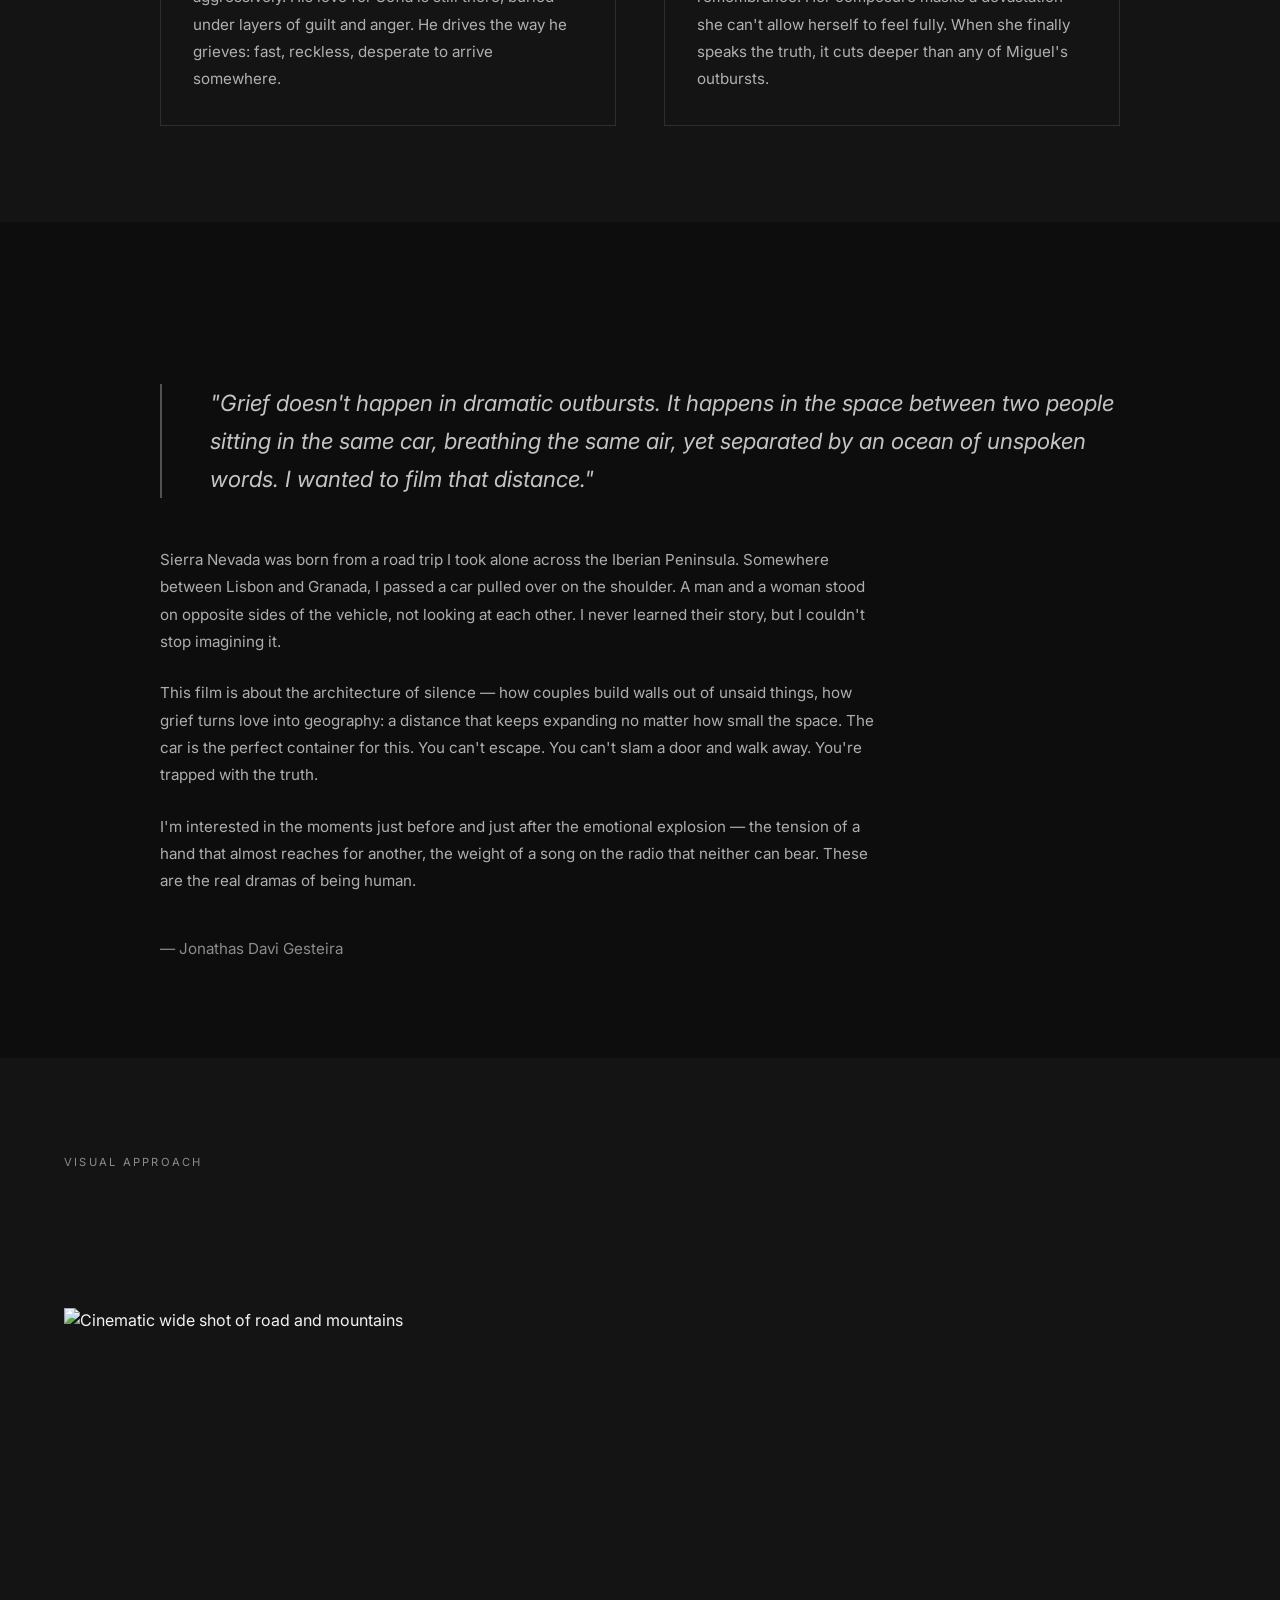
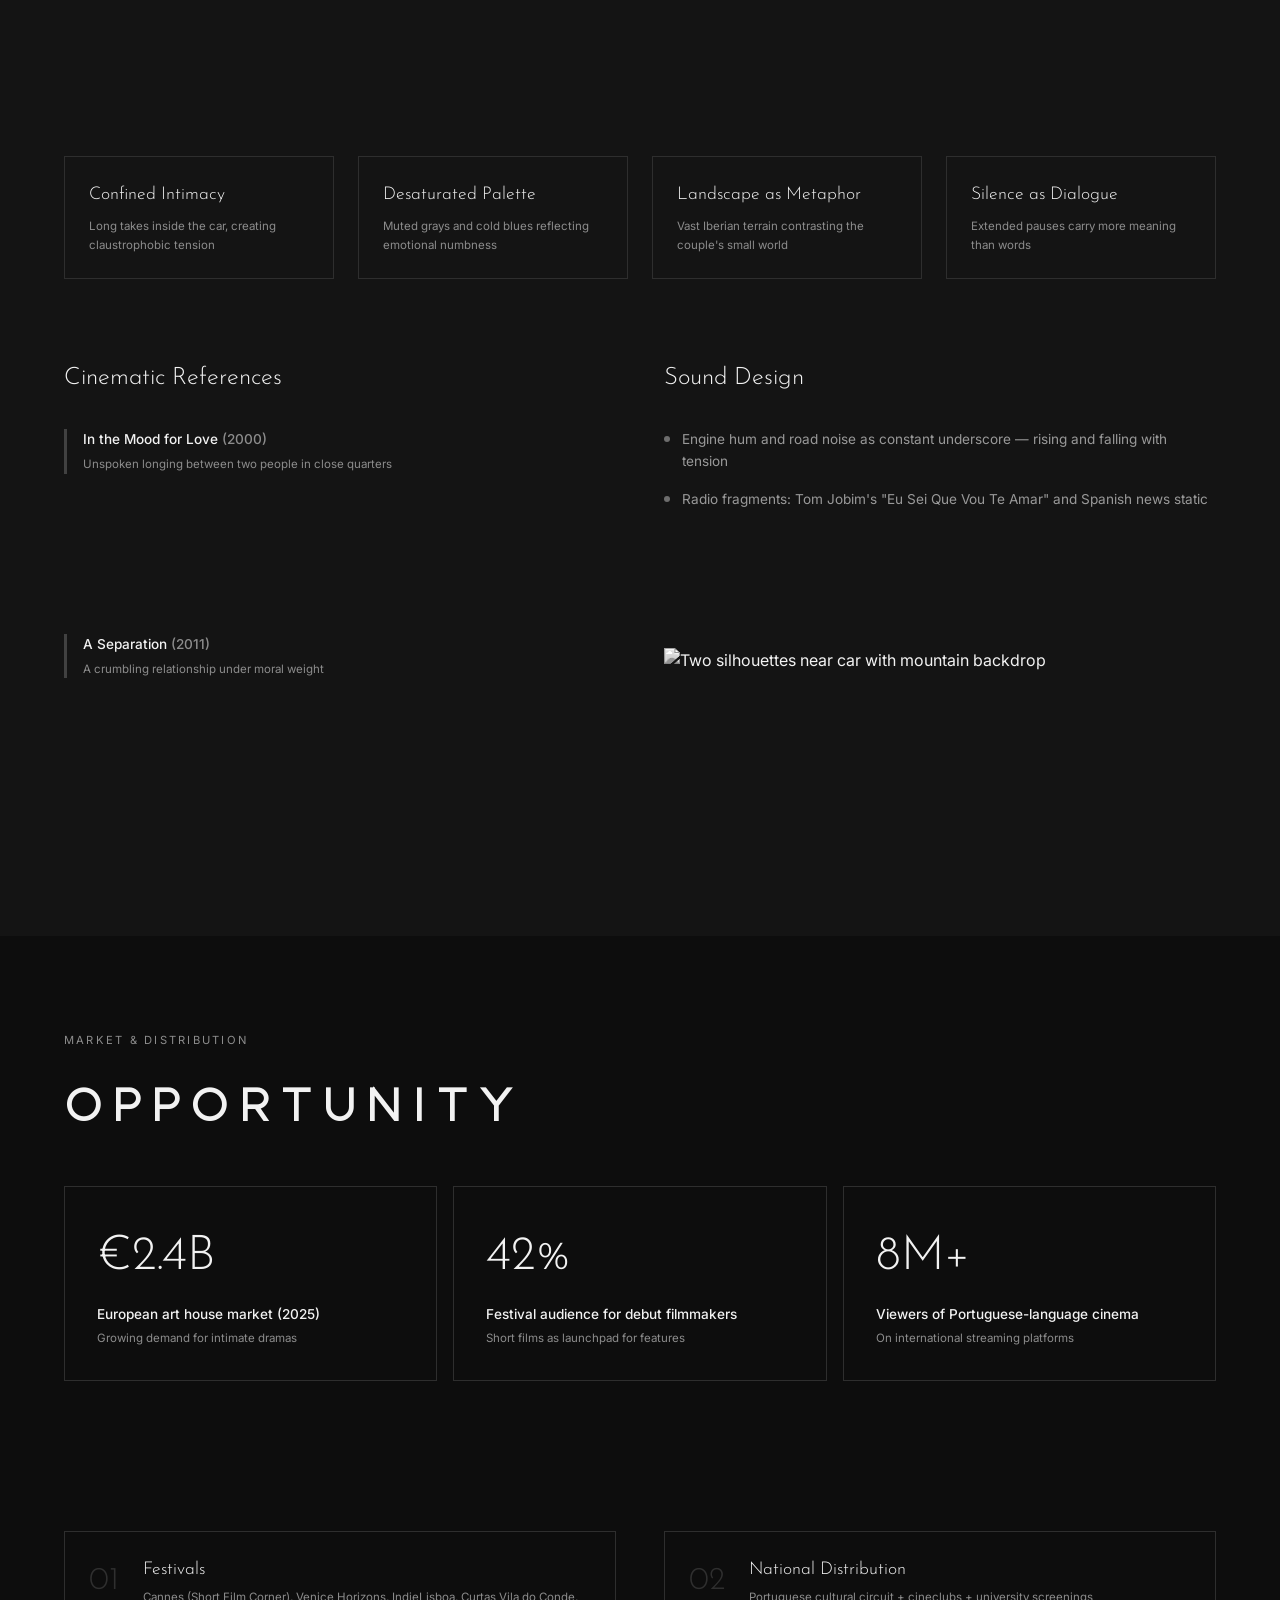
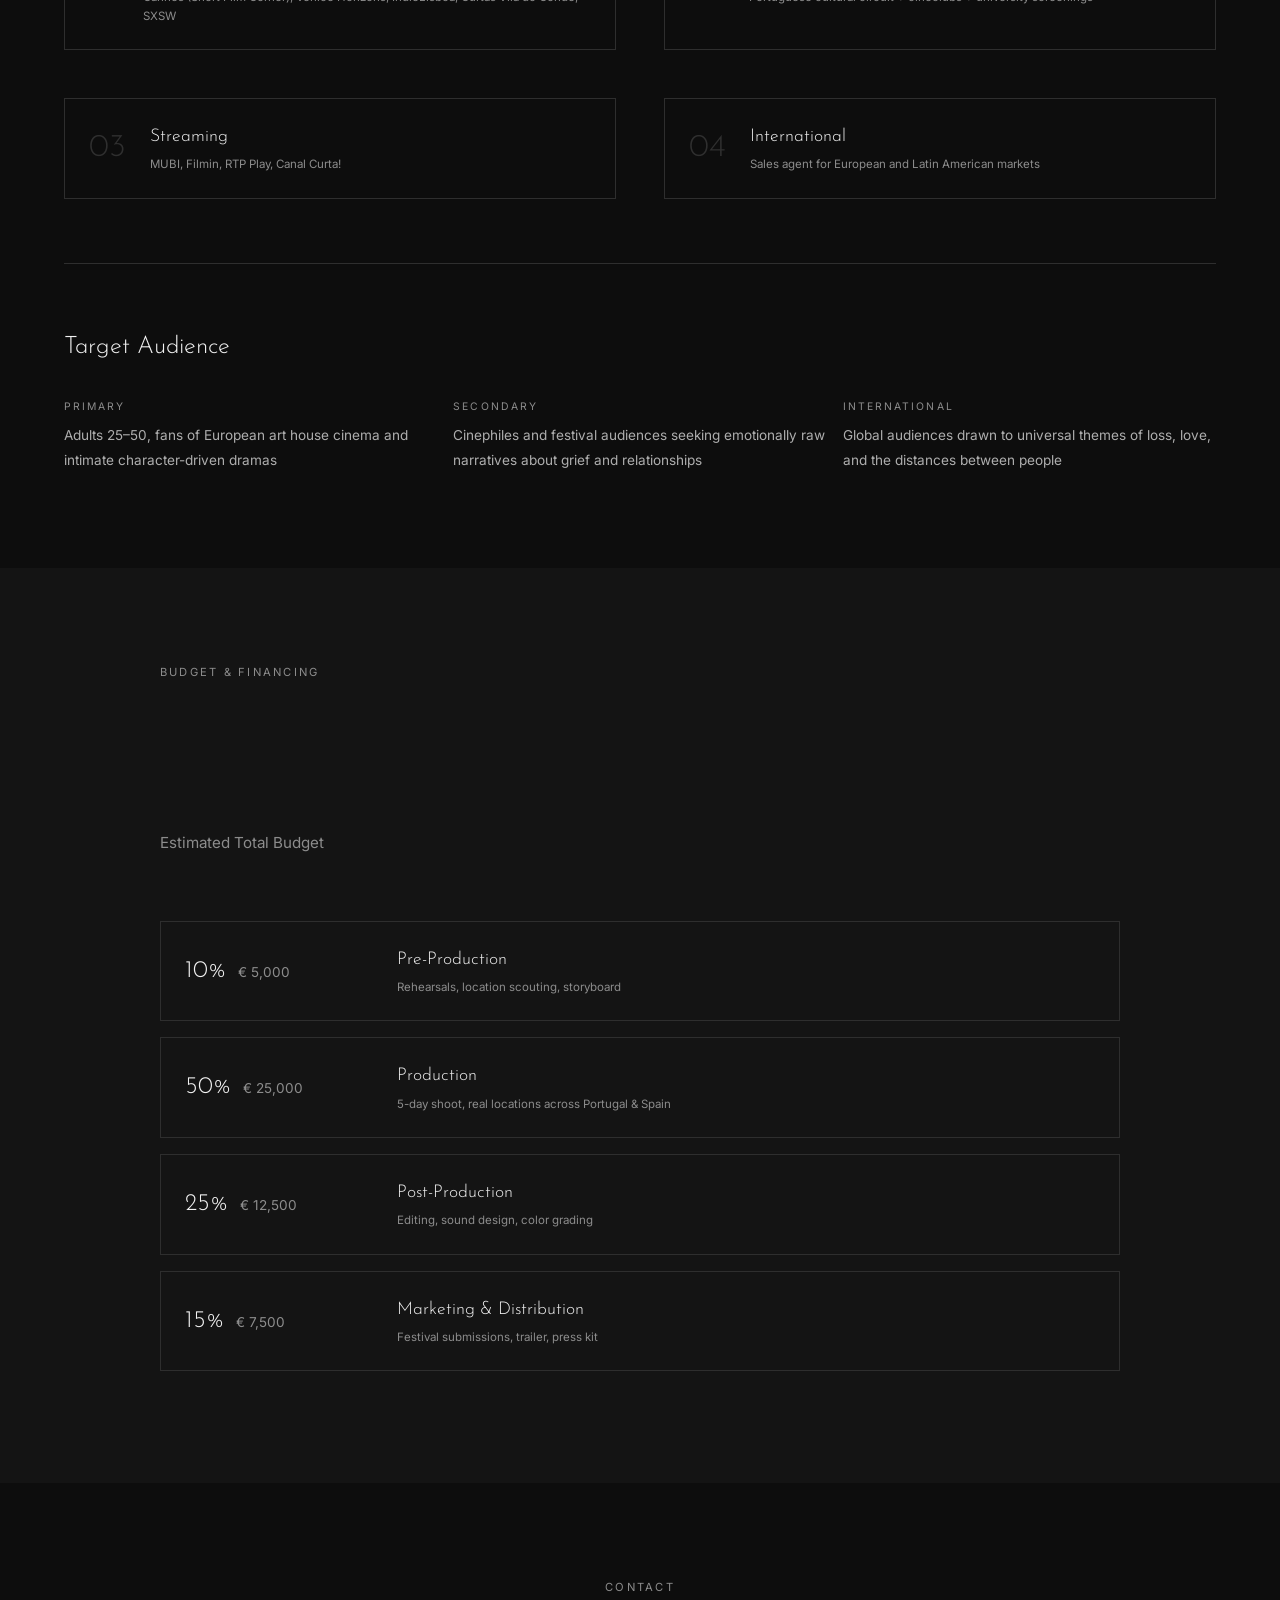
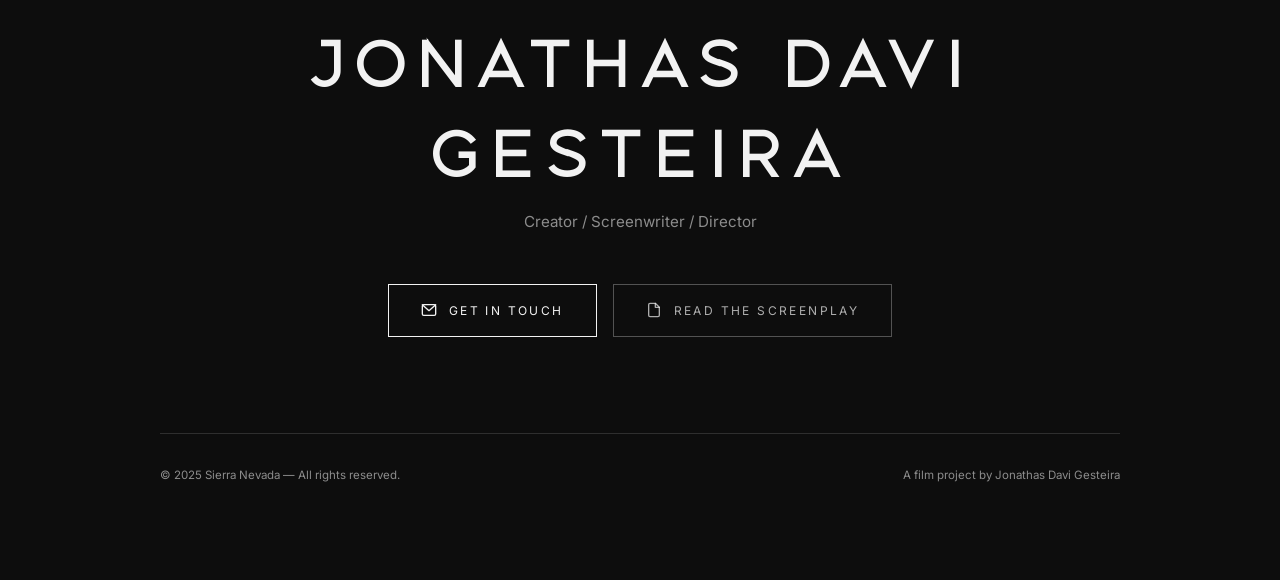
==== commit c06060a9: "changes" ====
--- a/public/sierranevada/index.html
+++ b/public/sierranevada/index.html
@@ -193,10 +193,22 @@
       letter-spacing: .2em; text-transform: uppercase; color: var(--muted);
       margin-bottom: 24px; display: block;
     }
+
+    @font-face {
+  font-family: 'DistinctSans';
+  src: url('./fonts/distinct-style-sans-2.ttf') format('truetype');
+  font-weight: normal;
+  font-style: normal;
+}
+
     h2 {
-      font-family: var(--font-display);
-      font-size: clamp(2rem, 5vw, 3.5rem);
-      line-height: 1.1; margin-bottom: 48px; font-weight: 300;
+  font-family: 'DistinctSans', sans-serif;
+font-size: clamp(2rem, 5vw, 2.5rem);  
+ line-height: 1.1; margin-bottom: 48px; font-weight: -300;
+        font-family: 'DistinctSans', sans-serif;
+  letter-spacing:10px;
+  line-height: 1.6;
+  text-transform: uppercase; /* opcional, fica mais estiloso */
     }
     h3 {
       font-family: var(--font-display);
@@ -407,7 +419,7 @@
 <section id="synopsis">
   <div class="section-inner wide">
     <span class="label reveal">Synopsis</span>
-    <h2 class="reveal d1">Two Seats.<br>One Road.<br>A Thousand Miles of Silence.</h2>
+    <h2 class="reveal d1">TWO SEATS<br><span style="color: darkgrey;">ONE ROAD</span><br>MILES OF SILENCE</h2>
     <div class="grid-2">
       <div class="reveal d2" style="display:flex;flex-direction:column;gap:24px">
         <p class="body-text">Miguel (37) and Sofia (35) leave their beach house in Costa da Caparica heading to a cabin in Sierra Nevada. Three days. A reservation for two. The silence between them is as heavy as the gray sky overhead.</p>
@@ -440,7 +452,7 @@
 <section id="characters" class="bg-card">
   <div class="section-inner">
     <span class="label reveal">Cast &amp; Characters</span>
-    <h2 class="reveal d1">The Passengers</h2>
+    <h2 class="reveal d1">THE PASSENGERS</h2>
     <div class="grid-2">
       <div class="card reveal d2">
         <div class="initial">M</div>
@@ -478,7 +490,7 @@
 <section id="visual" class="bg-card">
   <div class="section-inner wide">
     <span class="label reveal">Visual Approach</span>
-    <h2 class="reveal d1">Style &amp; Tone</h2>
+    <h2 class="reveal d1">STYLE &amp; TONE</h2>
 
     <div class="reveal-scale" style="overflow:hidden;margin-bottom:64px">
       <img class="img-cover" style="height:clamp(200px,40vw,384px)"
@@ -525,7 +537,7 @@
 <section id="market">
   <div class="section-inner wide">
     <span class="label reveal">Market &amp; Distribution</span>
-    <h2 class="reveal d1">Opportunity</h2>
+    <h2 class="reveal d1">OPPORTUNITY</h2>
 
     <div class="grid-3" style="margin-bottom:80px">
       <div class="stat-card reveal"><p class="val">€2.4B</p><p class="stat-label">European art house market (2025)</p><p class="stat-sub">Growing demand for intimate dramas</p></div>
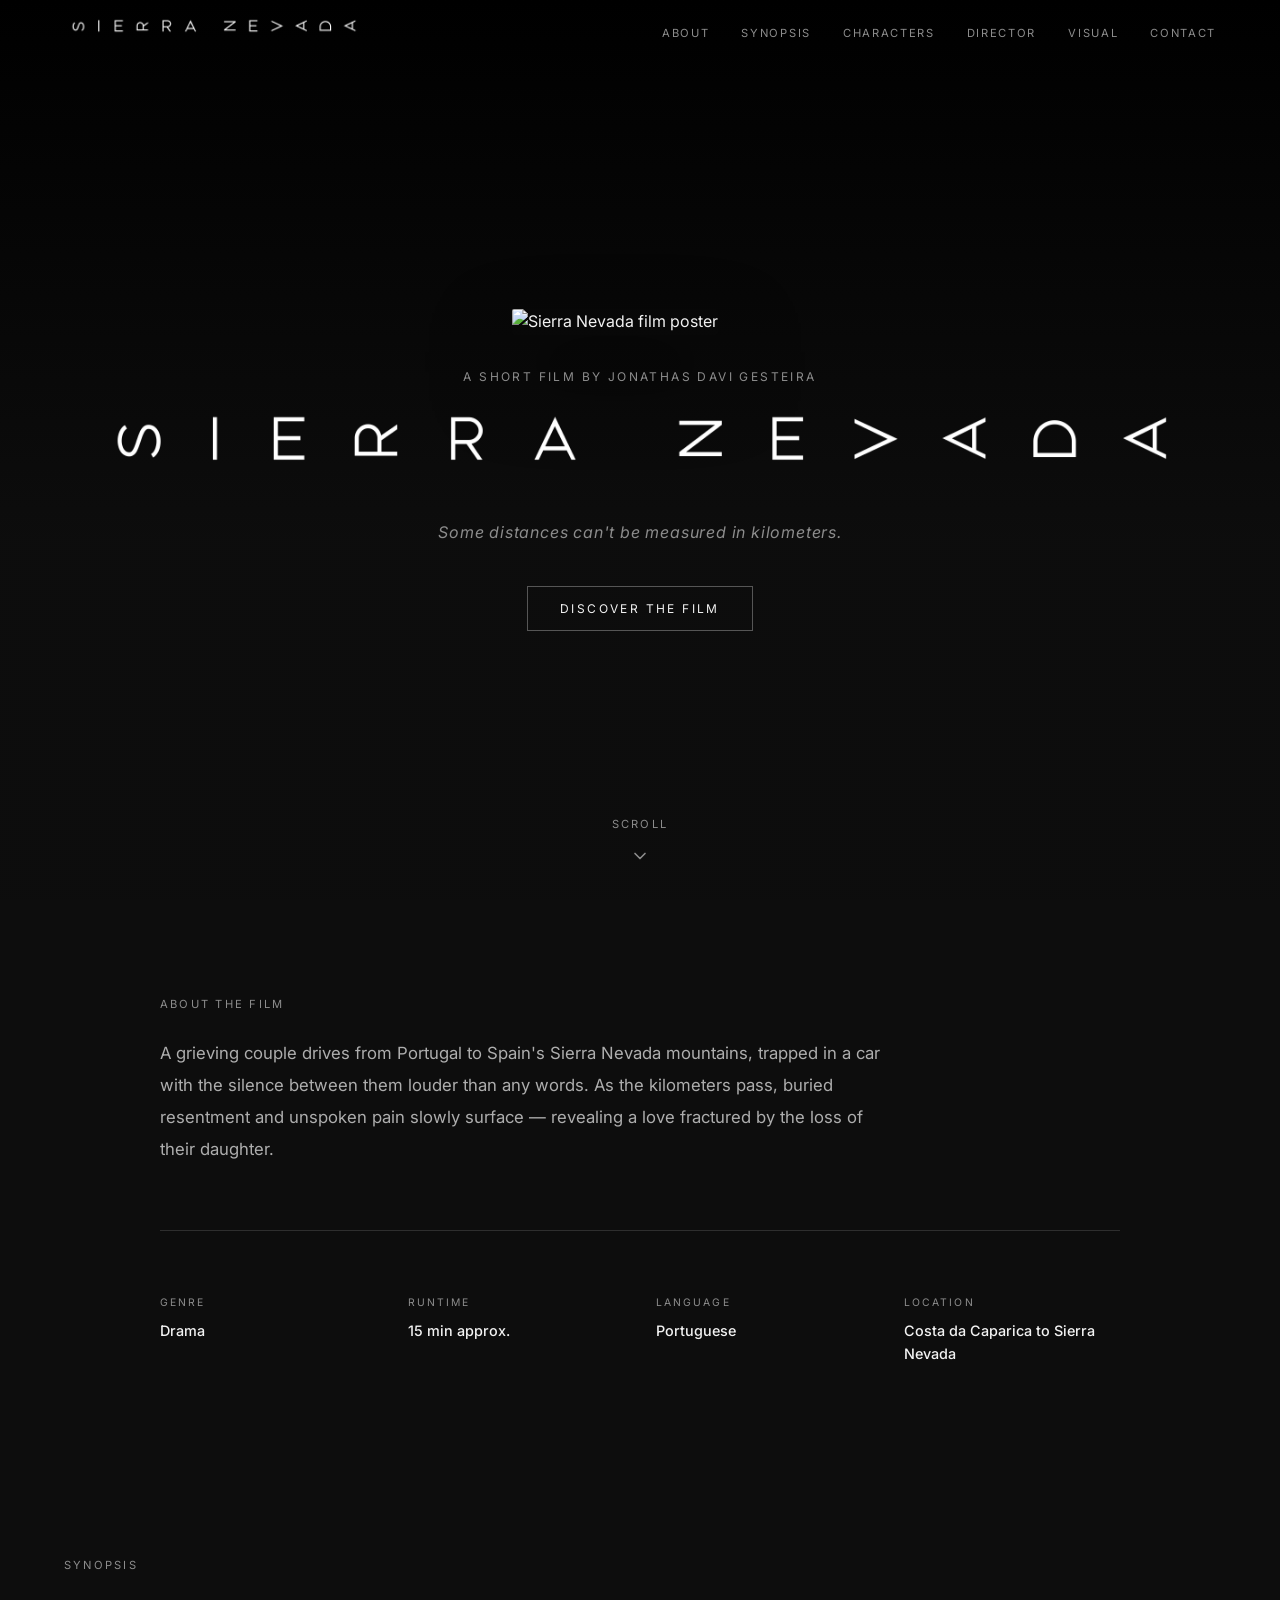
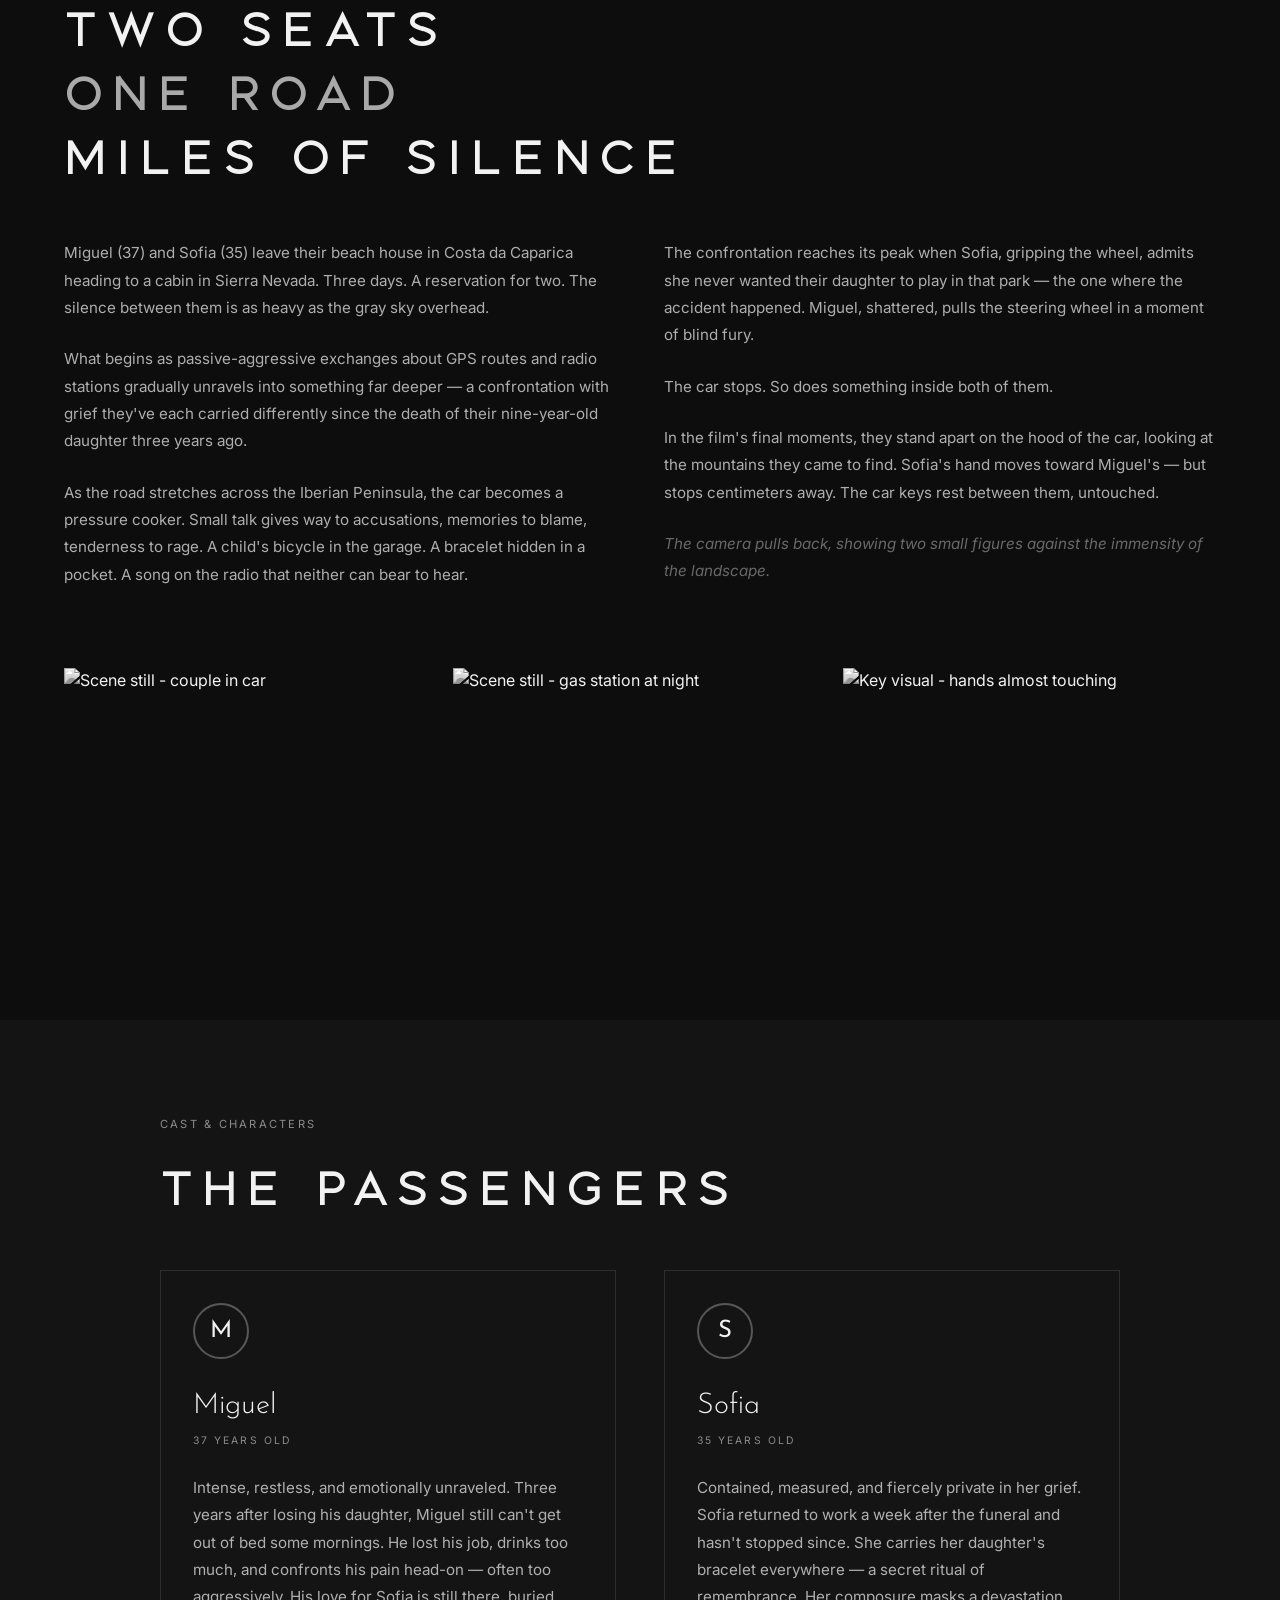
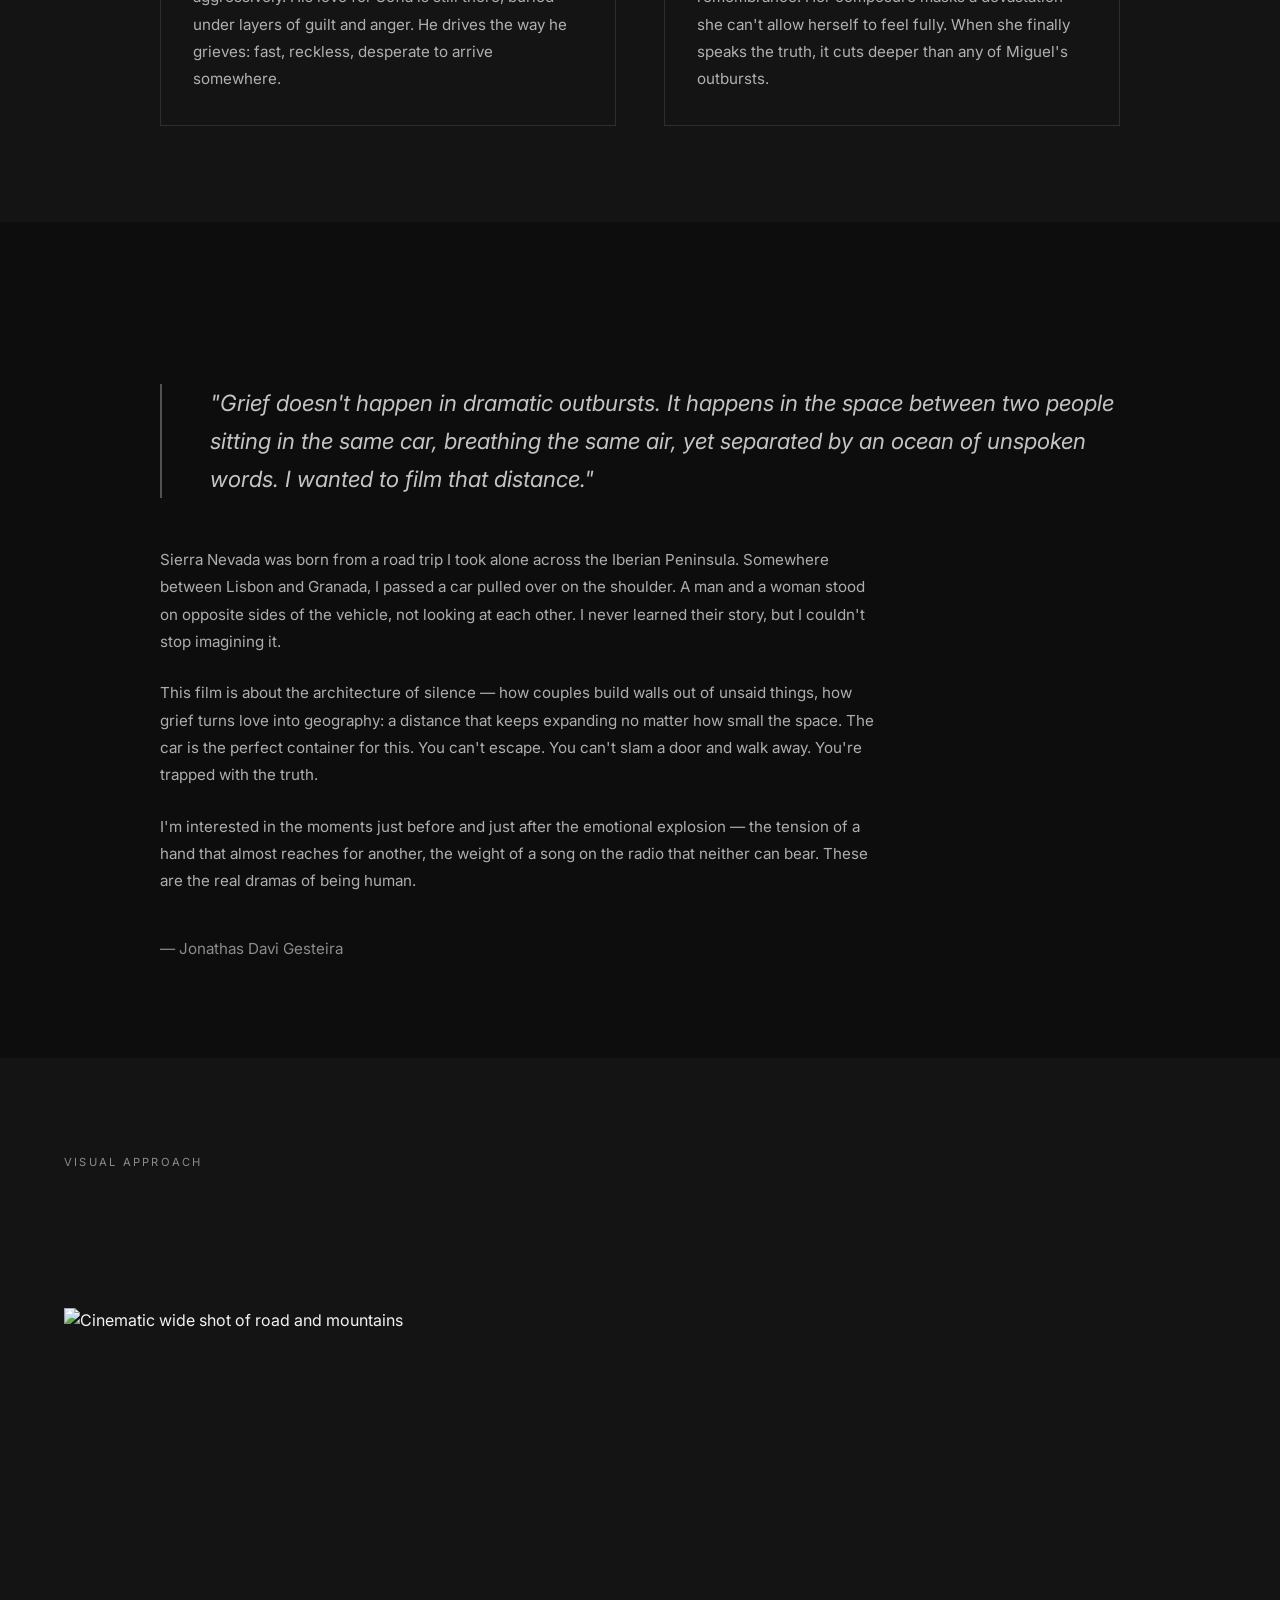
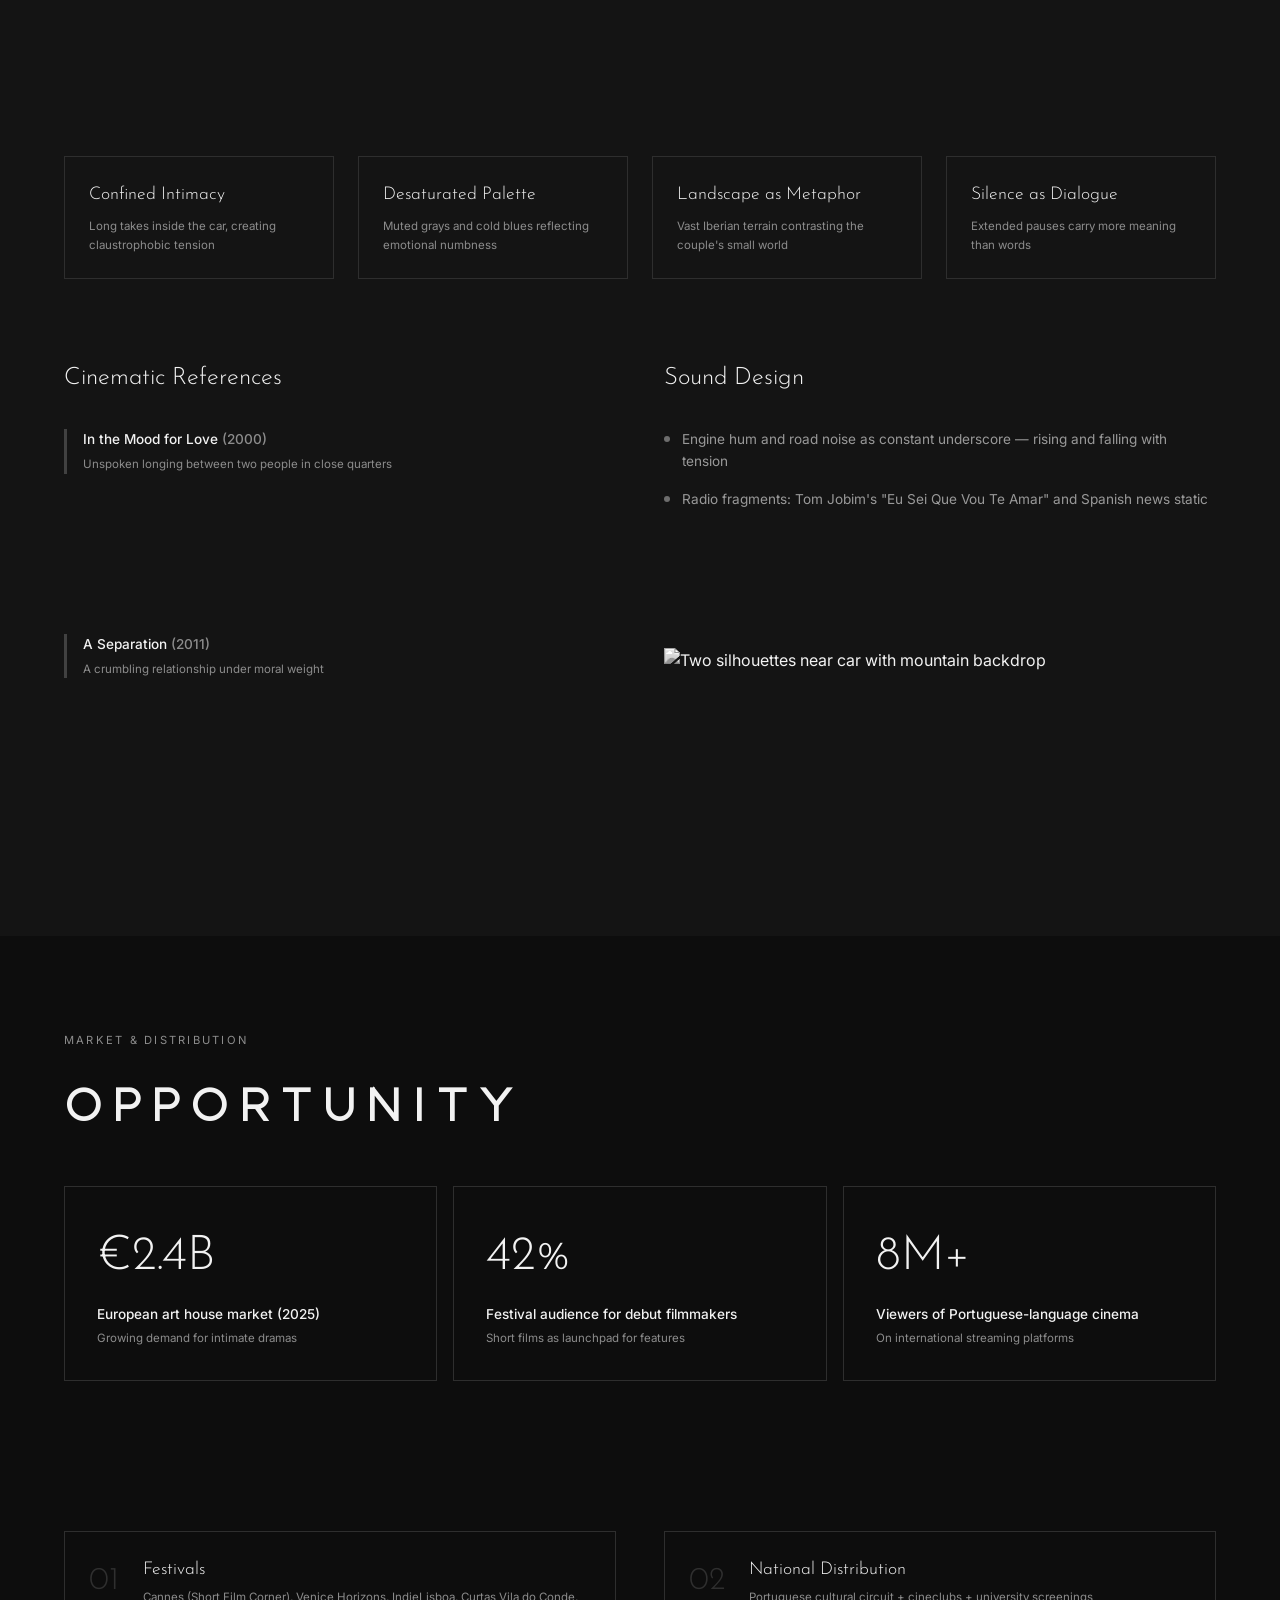
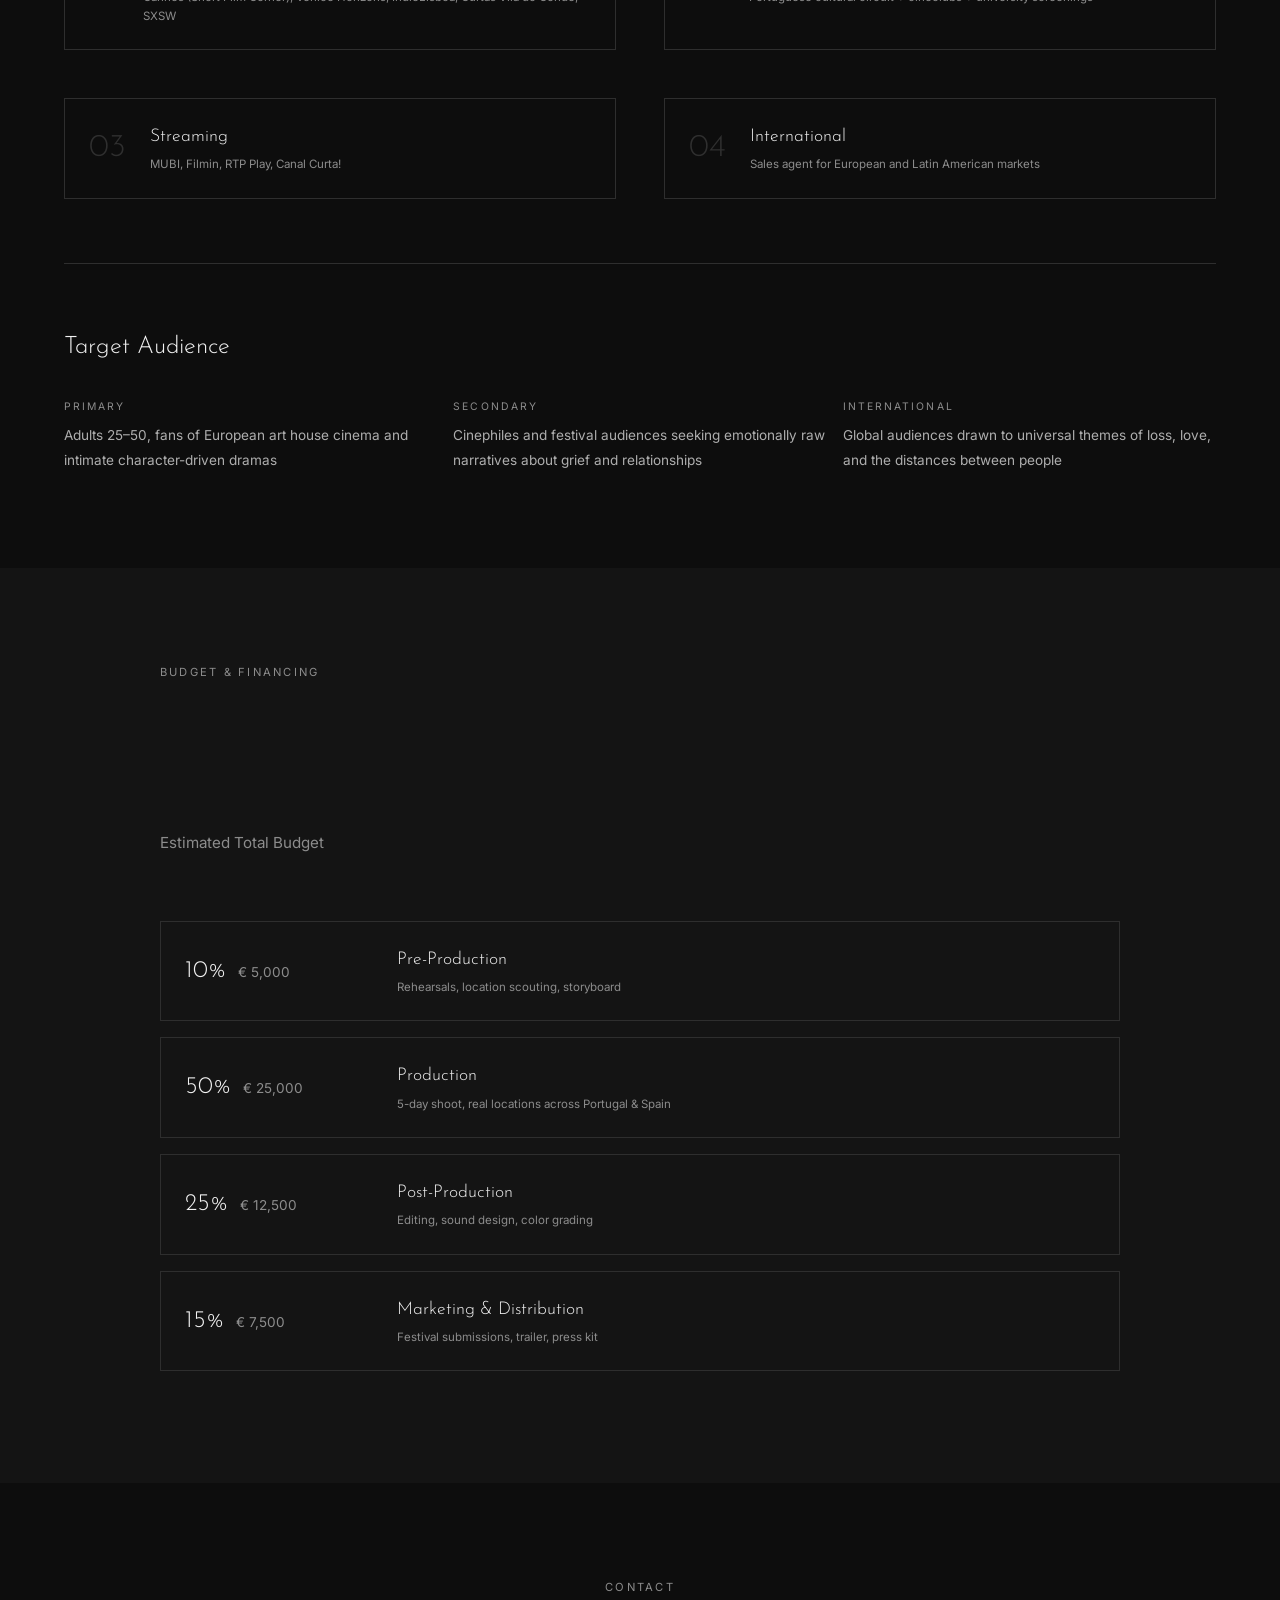
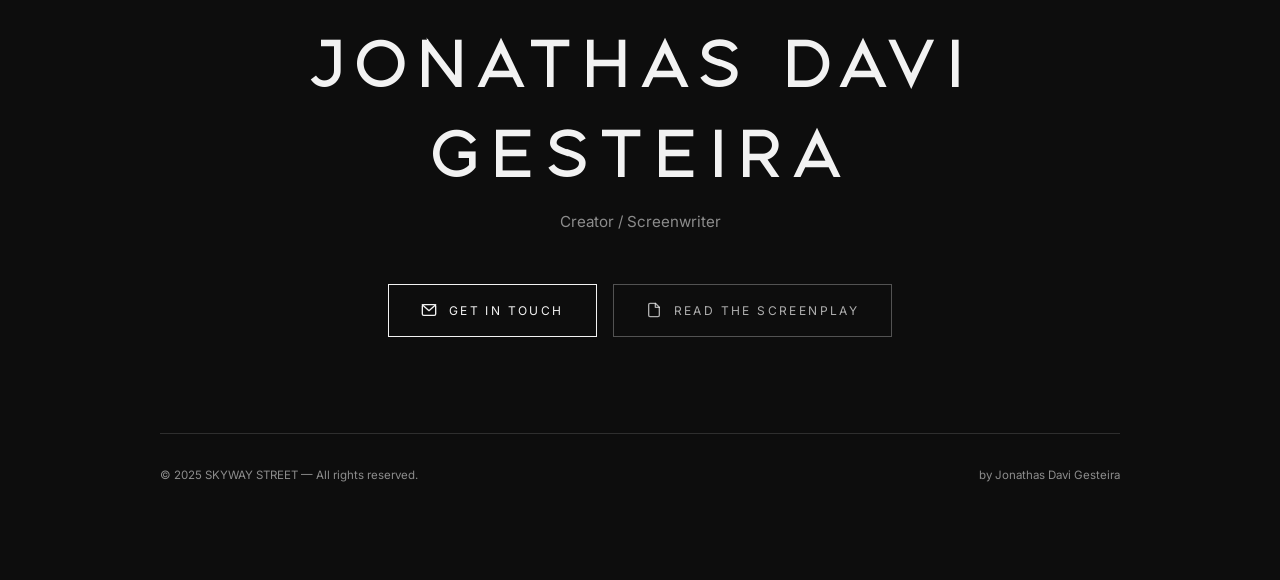
==== commit c0751b0e: "UPDATE" ====
--- a/public/sierranevada/index.html
+++ b/public/sierranevada/index.html
@@ -3,7 +3,7 @@
 <head>
   <meta charset="UTF-8" />
   <meta name="viewport" content="width=device-width, initial-scale=1.0" />
-  <title>Sierra Nevada — A Short Film</title>
+  <title>Sierra Nevada  | Pitch Deck</title>
   <link rel="preconnect" href="https://fonts.googleapis.com" />
   <link rel="preconnect" href="https://fonts.gstatic.com" crossorigin />
   <link href="https://fonts.googleapis.com/css2?family=Josefin+Sans:wght@100;300;400;600&family=Inter:wght@300;400;500;600&display=swap" rel="stylesheet" />
@@ -590,9 +590,9 @@
     <div class="contact-center">
       <span class="label reveal">Contact</span>
       <h2 class="reveal d1">Jonathas Davi Gesteira</h2>
-      <p class="body-text reveal d2" style="color:var(--muted)">Creator / Screenwriter / Director</p>
+      <p class="body-text reveal d2" style="color:var(--muted)">Creator / Screenwriter</p>
       <div class="btn-row reveal d3">
-        <a href="mailto:jonathasdavi@gmail.com" class="btn-primary">
+        <a href="mailto:skywaystreet@outlook.com" class="btn-primary">
           <svg width="16" height="16" viewBox="0 0 24 24"><rect x="2" y="4" width="20" height="16" rx="2"/><polyline points="2,4 12,13 22,4"/></svg>
           Get in Touch
         </a>
@@ -603,8 +603,8 @@
       </div>
     </div>
     <div class="footer-bar">
-      <p>© 2025 Sierra Nevada — All rights reserved.</p>
-      <p>A film project by Jonathas Davi Gesteira</p>
+      <p>© 2025 SKYWAY STREET — All rights reserved.</p>
+      <p>by Jonathas Davi Gesteira</p>
     </div>
   </div>
 </section>
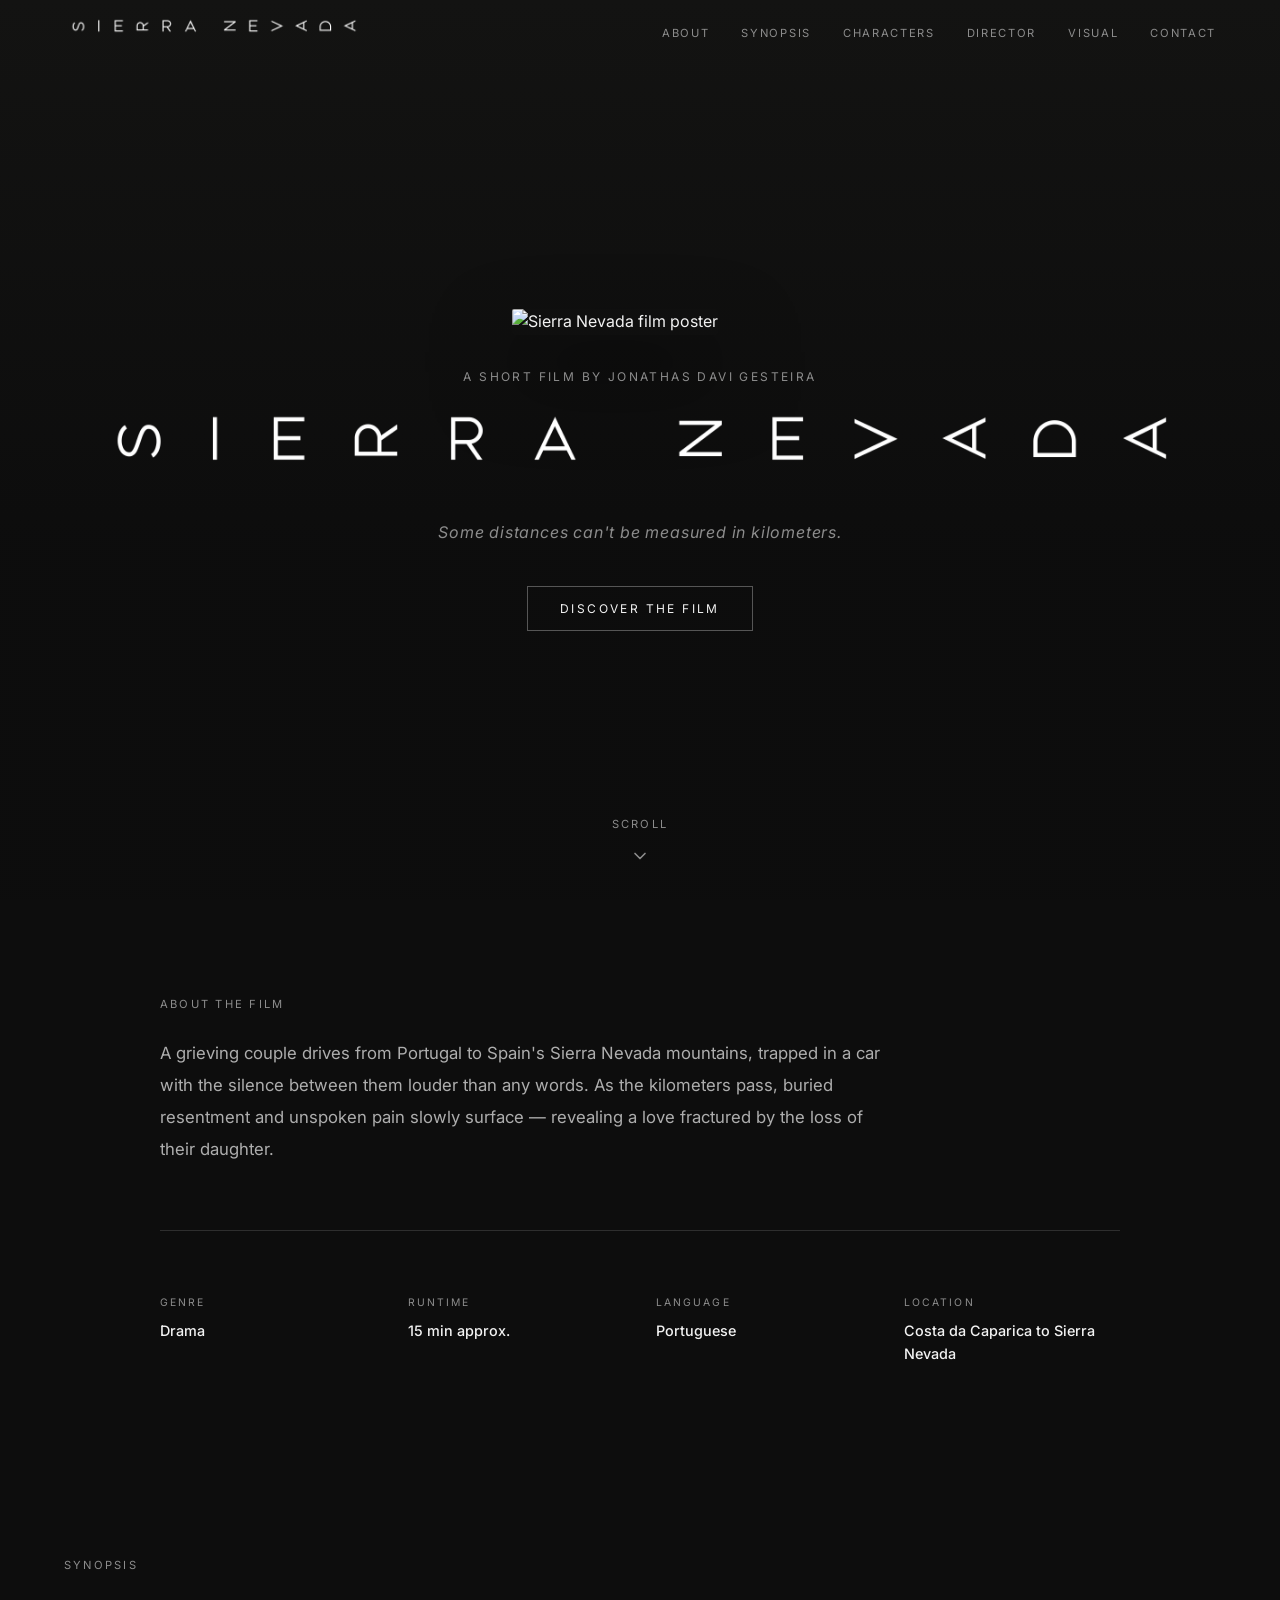
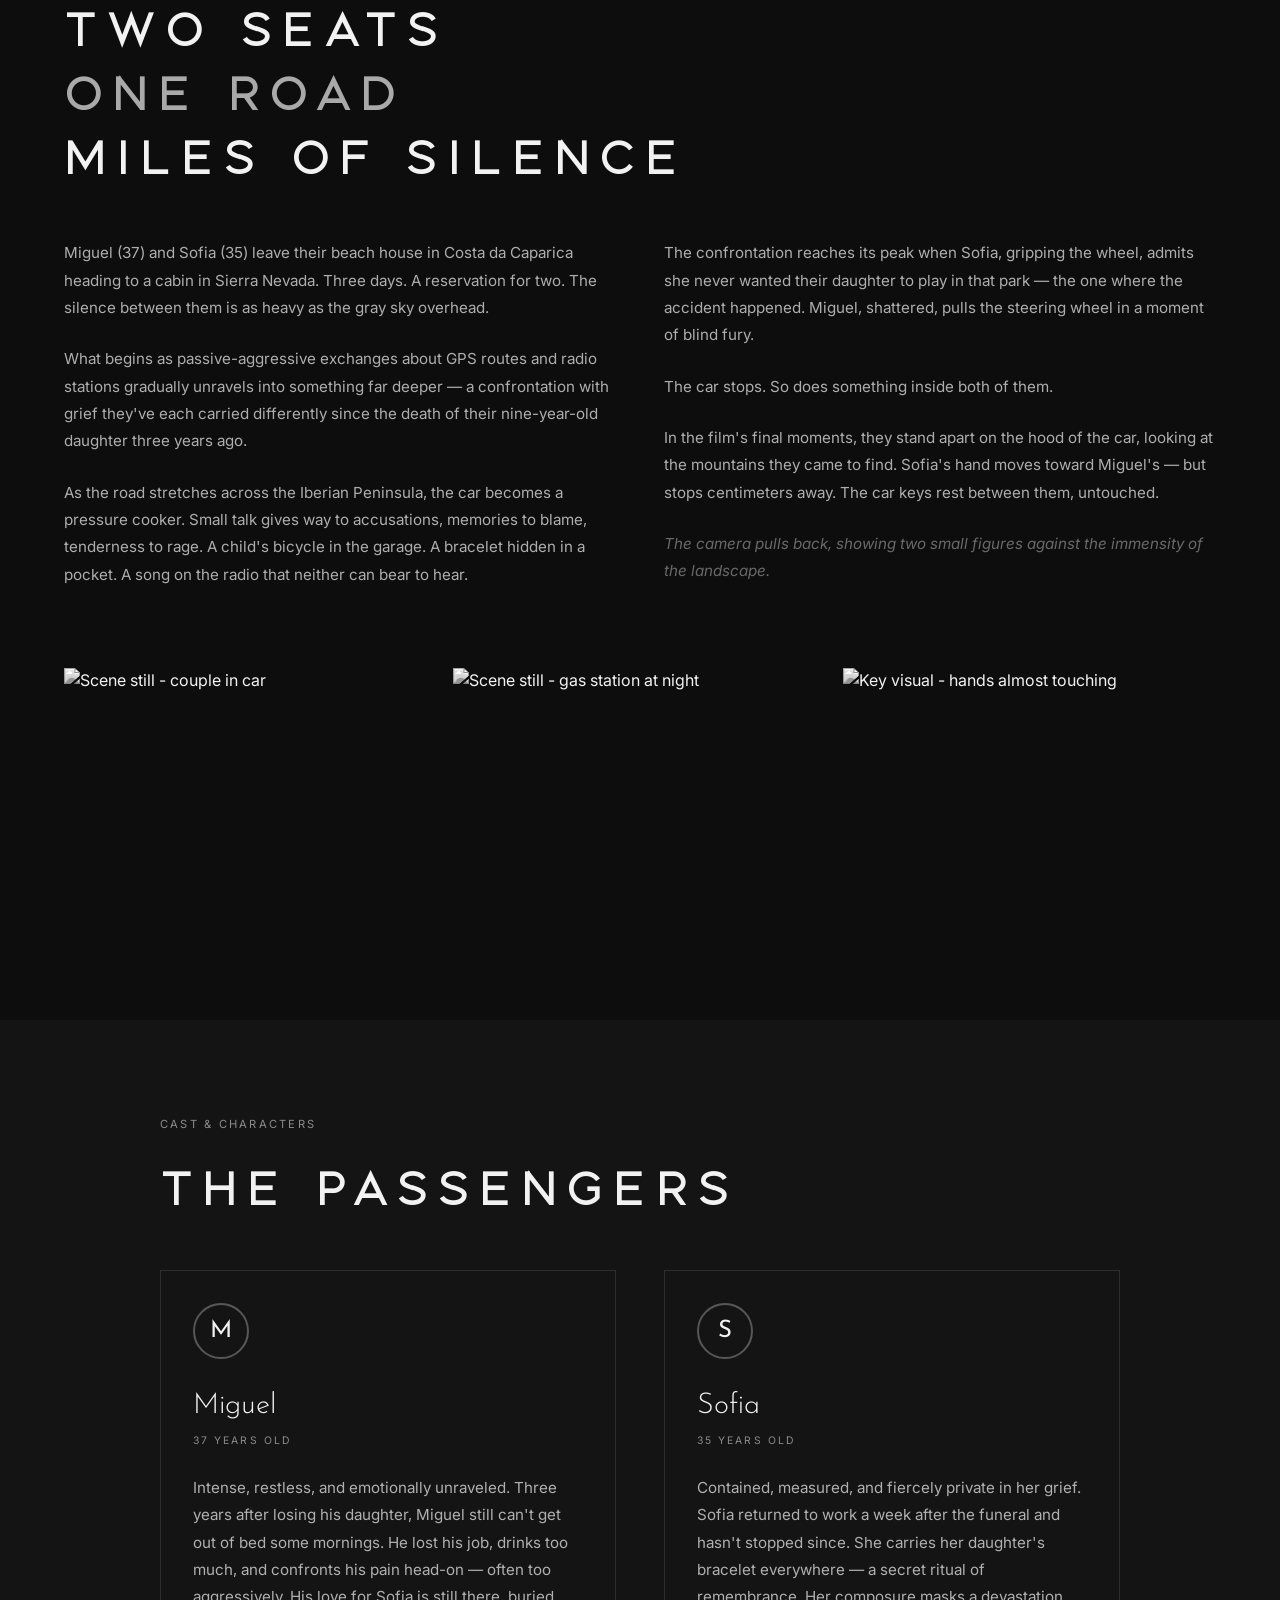
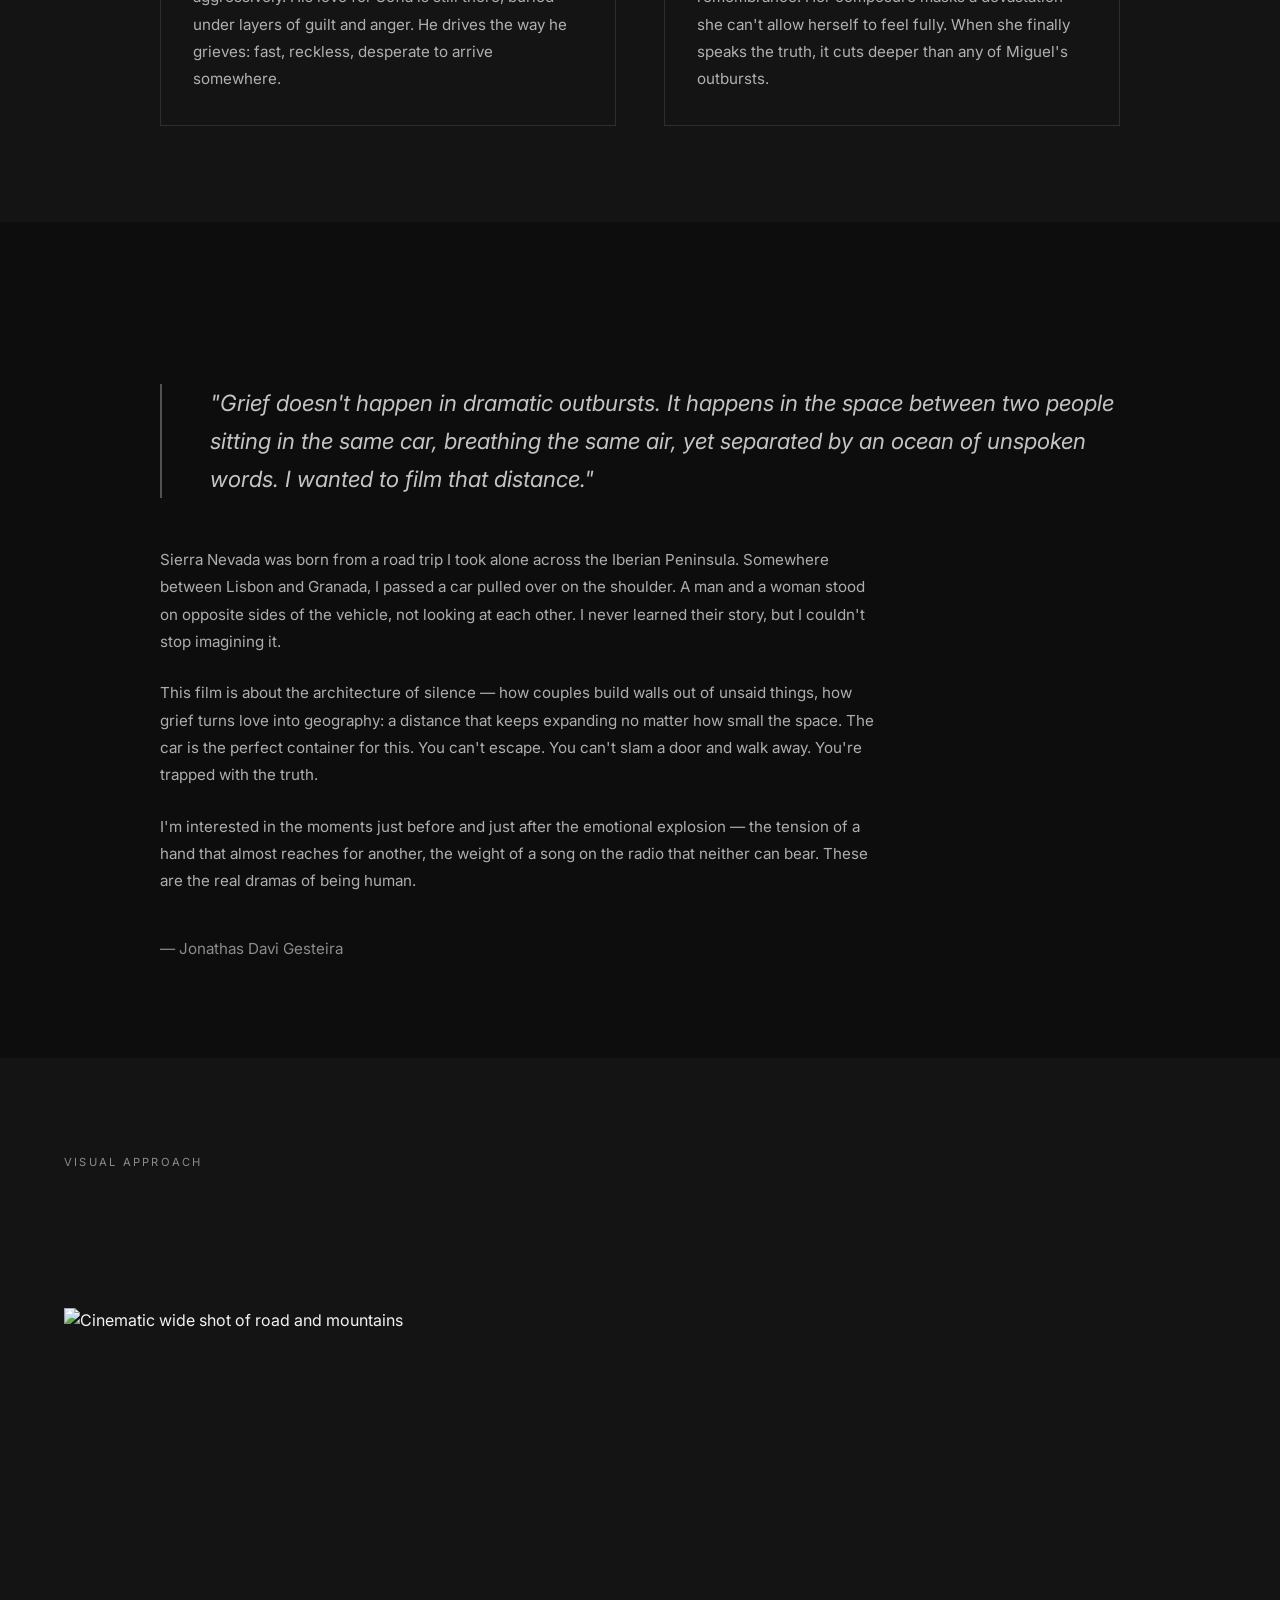
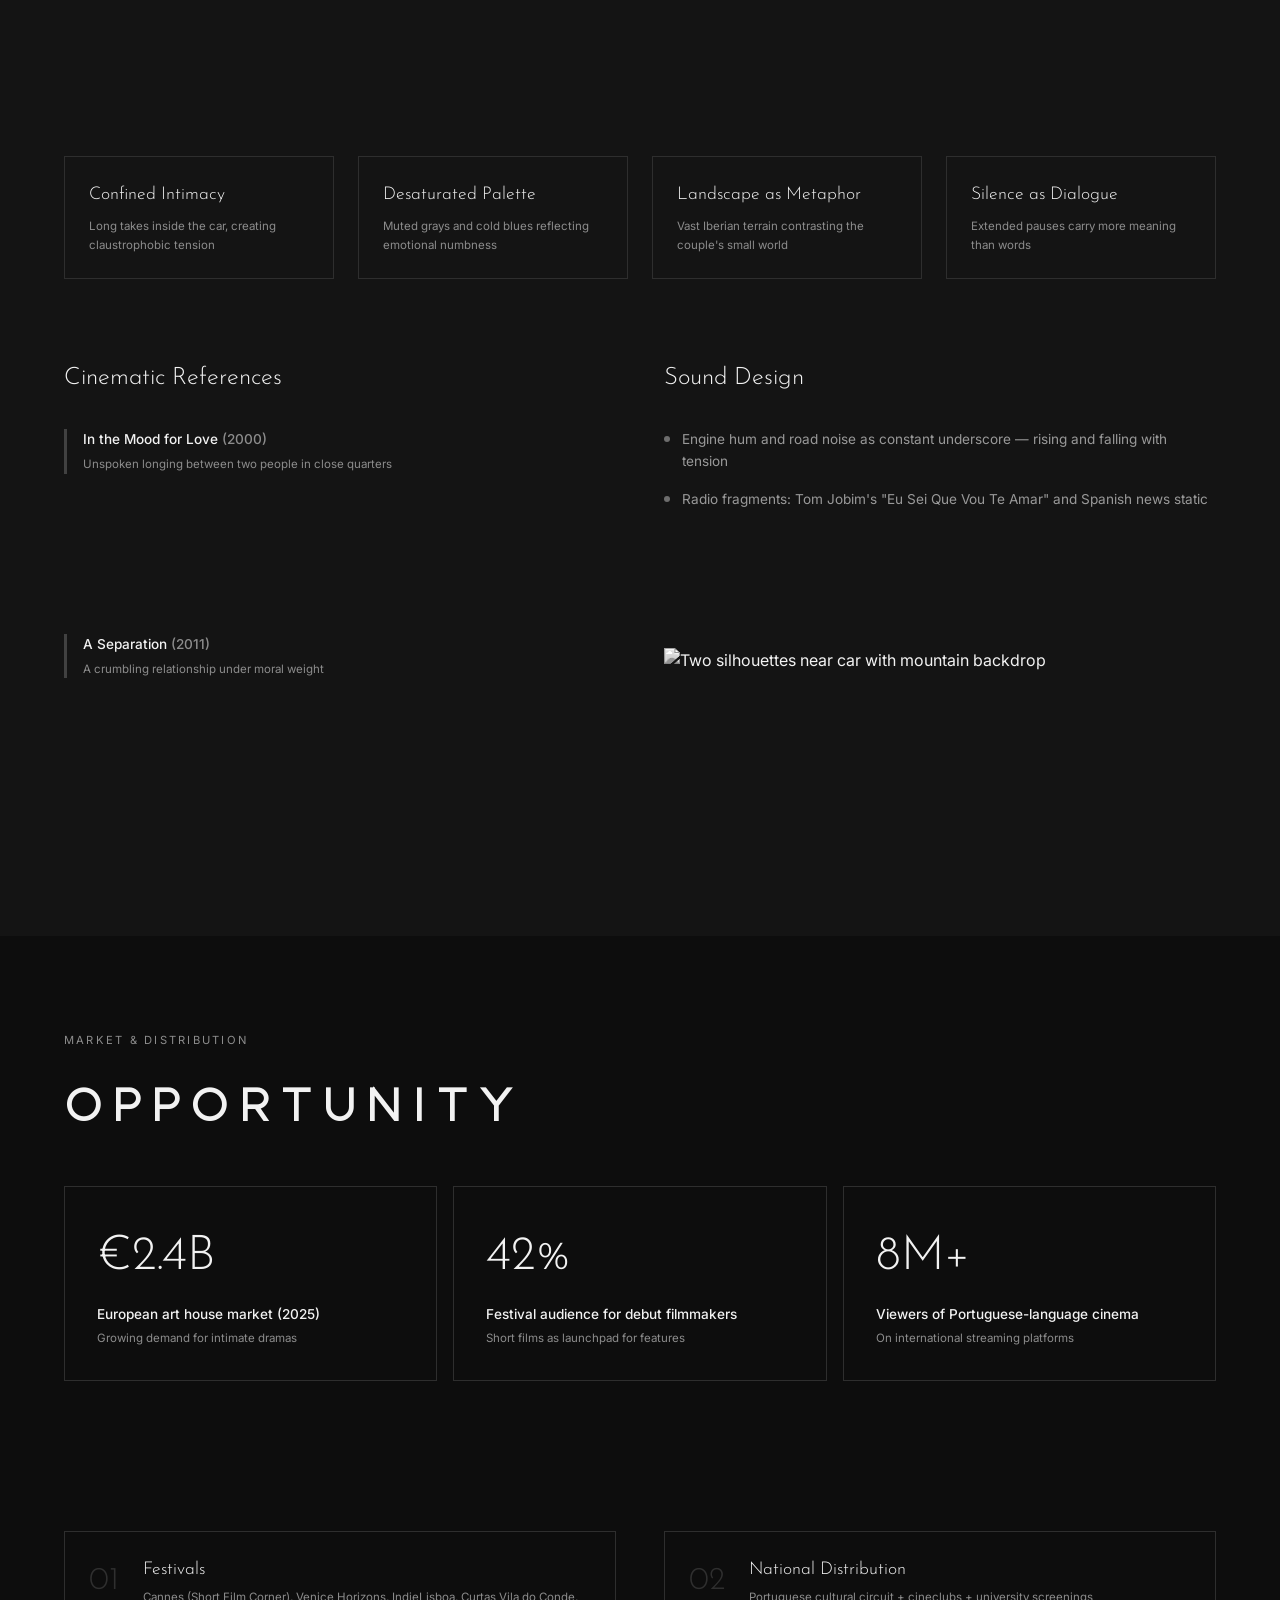
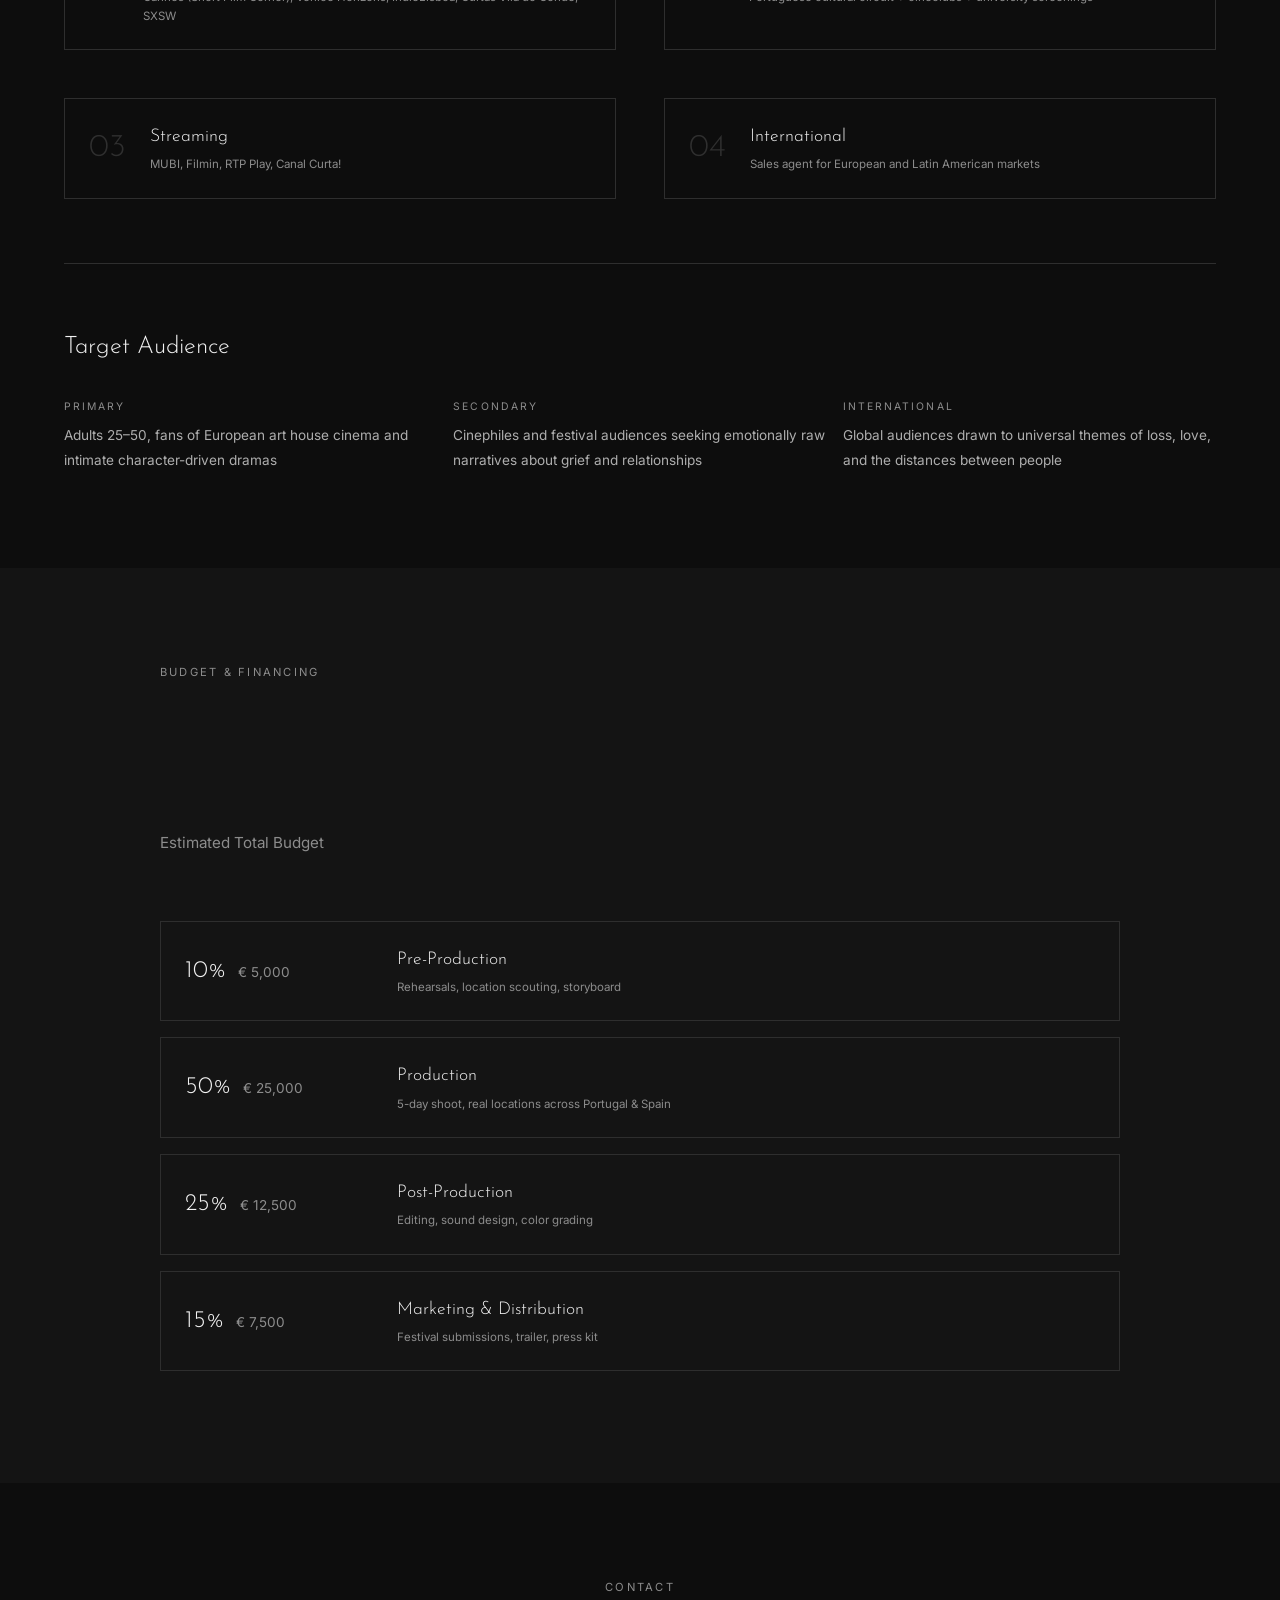
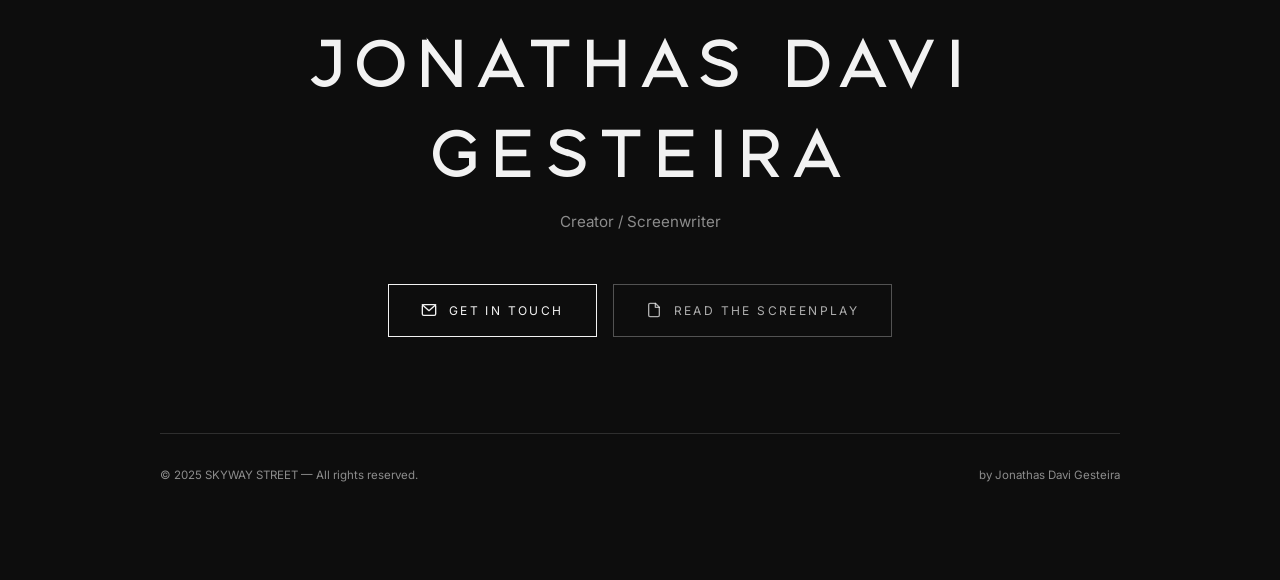
==== commit 8d69068b: "update" ====
--- a/public/sierranevada/index.html
+++ b/public/sierranevada/index.html
@@ -134,10 +134,12 @@
       min-height: 100vh; display: flex; flex-direction: column;
       align-items: center; justify-content: center;
       position: relative; overflow: hidden; padding: 80px 24px 40px;
+
     }
     .hero-bg {
       position: absolute; inset: 0;
-      background: linear-gradient(to bottom, #000 0%, var(--bg) 60%);
+      background-color: #131312;
+     background: linear-gradient(to bottom, #131312 0%, var(--bg) 60%);
     }
     .hero-poster {
       position: relative; z-index: 1; width: min(256px, 70vw);
@@ -374,7 +376,7 @@
 <section class="hero">
   <div class="hero-bg"></div>
   <div class="hero-poster">
-    <img src="https://media.base44.com/images/public/user_69652390262835b68933ecf8/6e4a9f80b_poster-sierranevada.png" alt="Sierra Nevada film poster" />
+    <img src="poster-sierranevada-transp.png"  alt="Sierra Nevada film poster" />
   </div>
   <p class="hero-sub">A Short Film by Jonathas Davi Gesteira</p>
   <div class="hero-title"><img src="logo-sierra-white.png" width="90%"></div>
